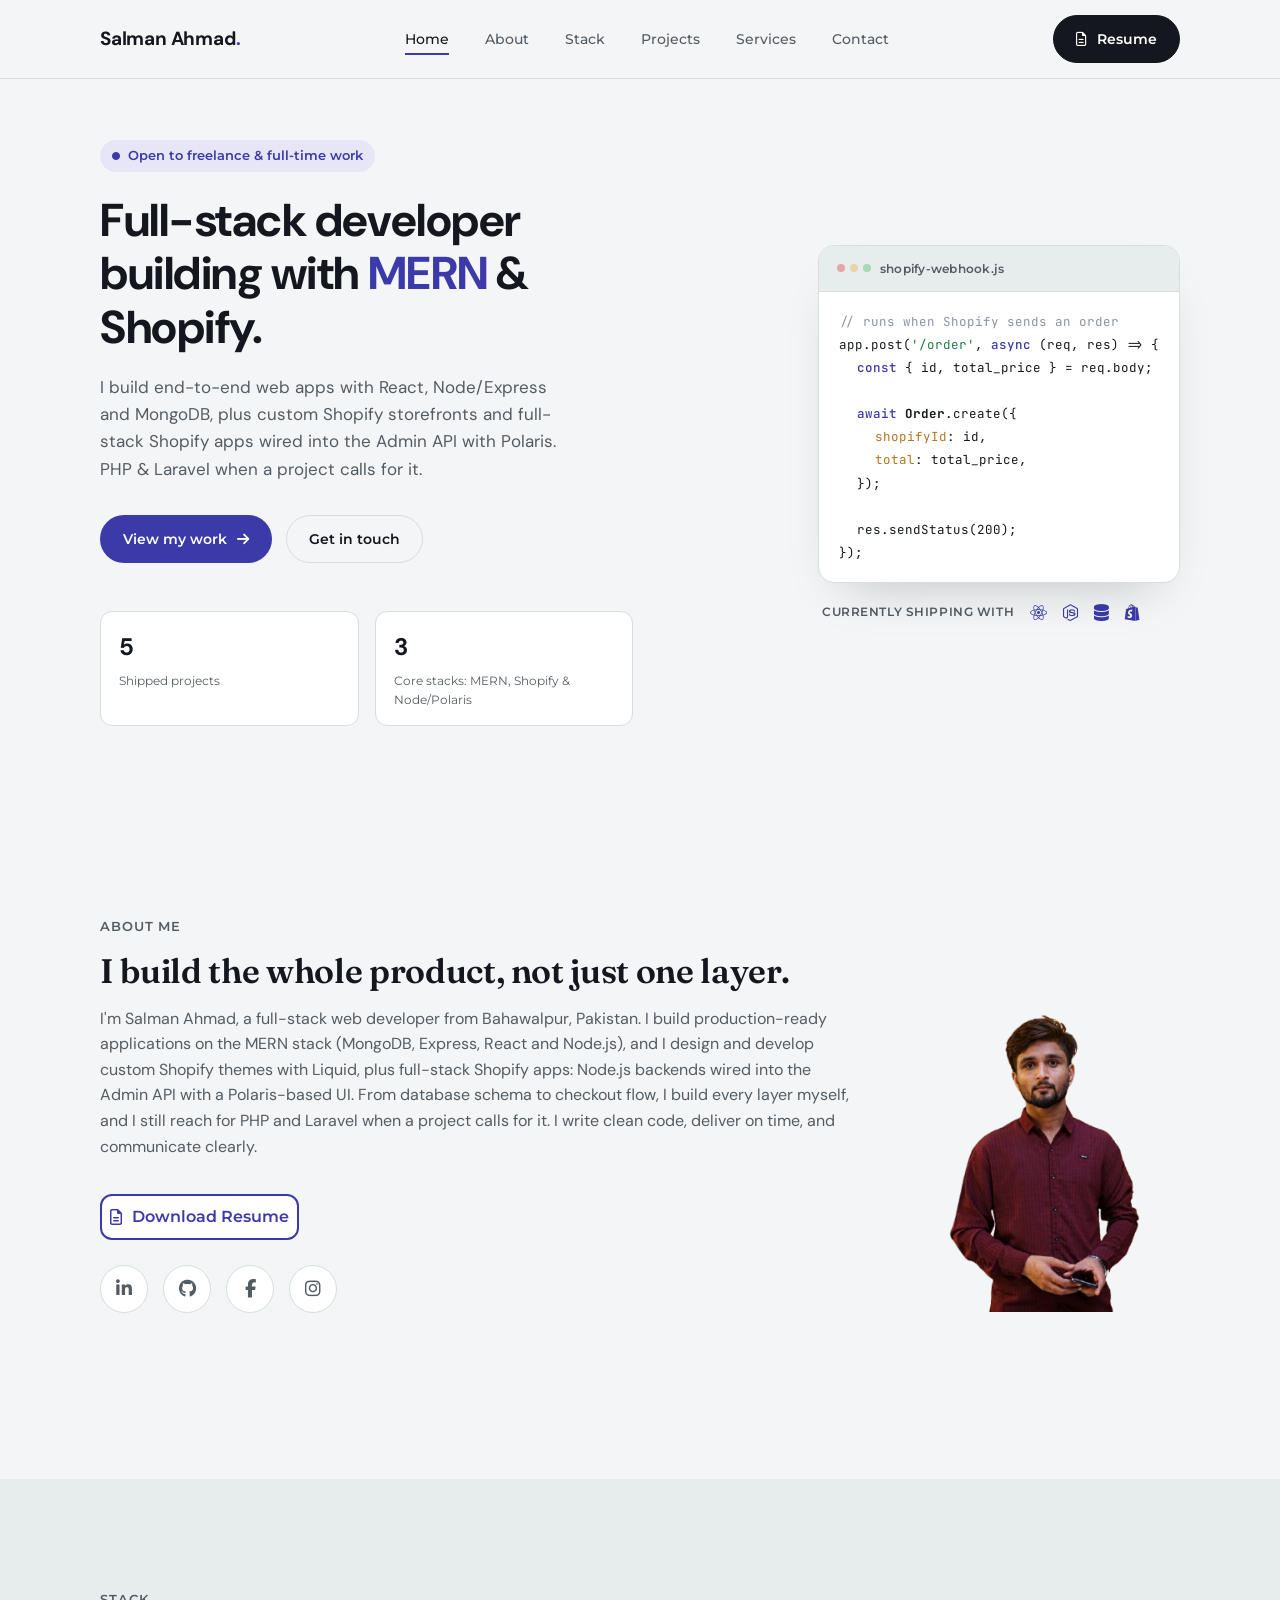
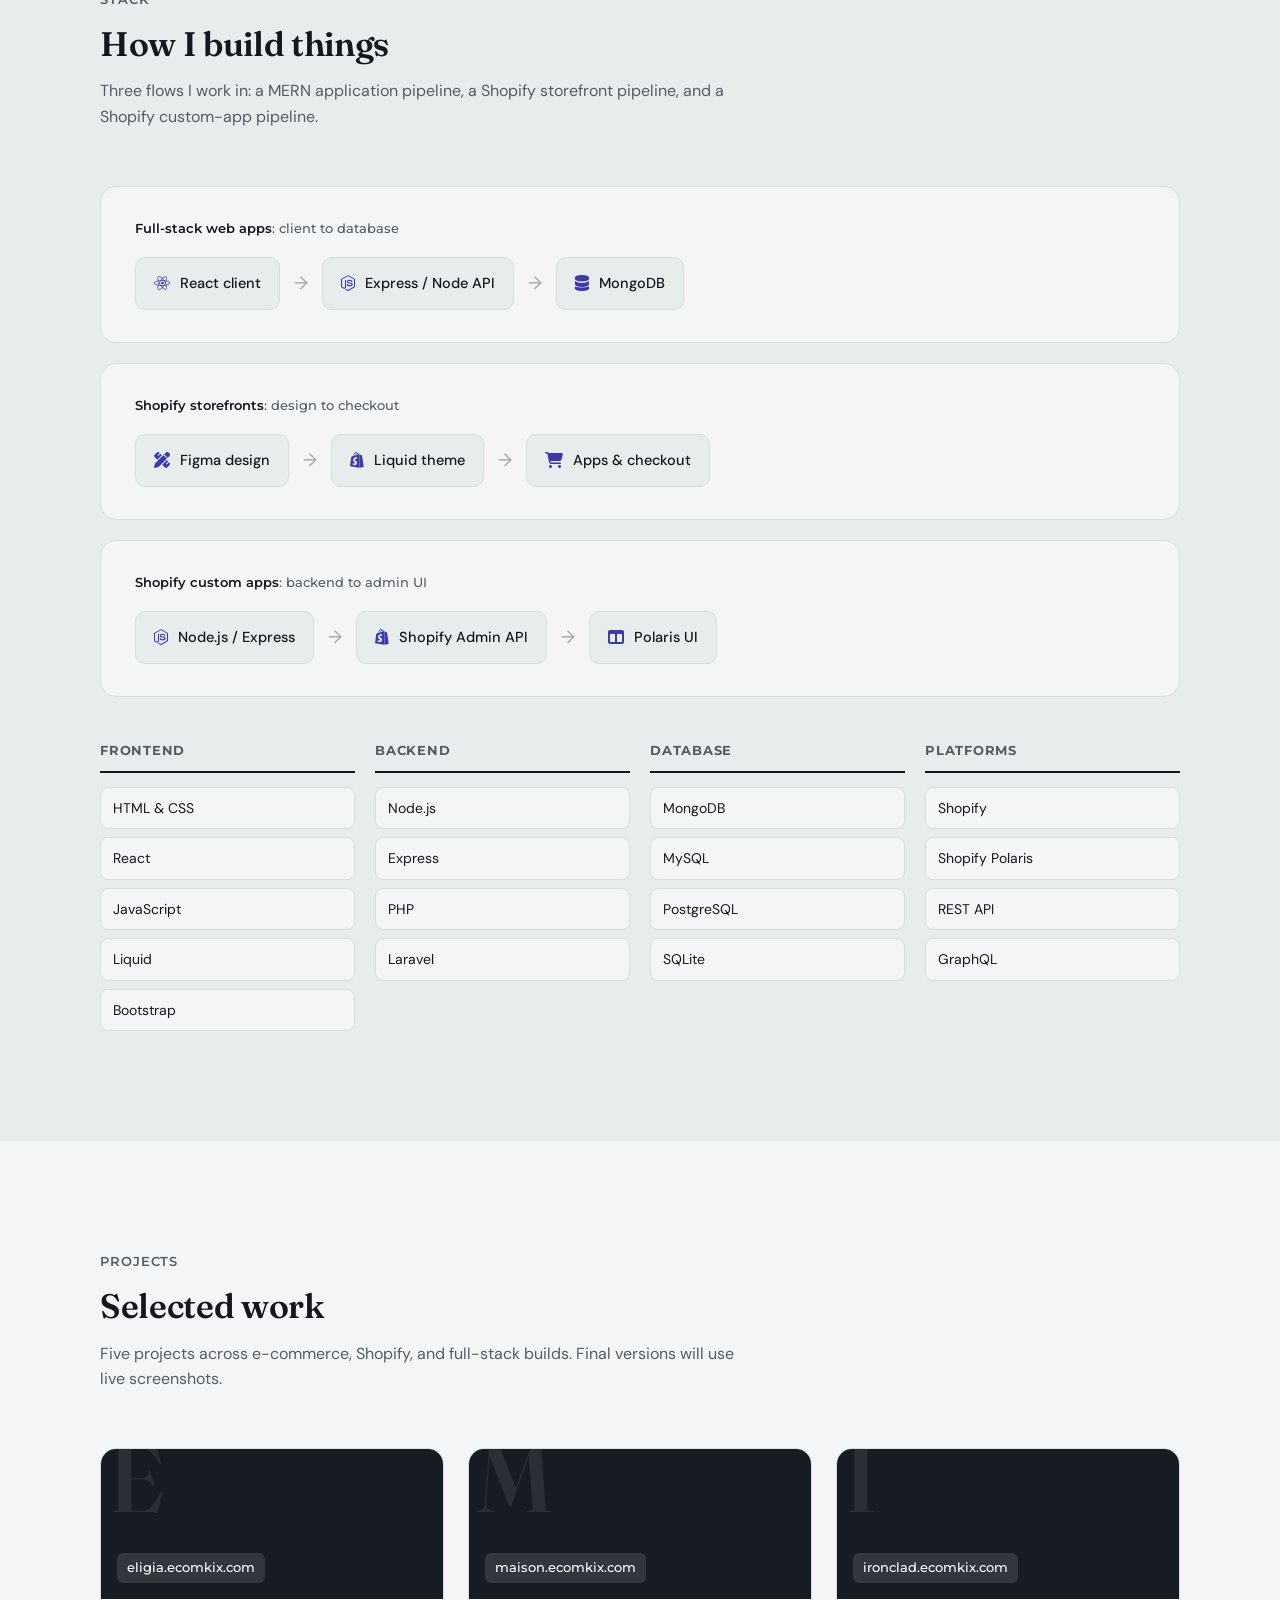
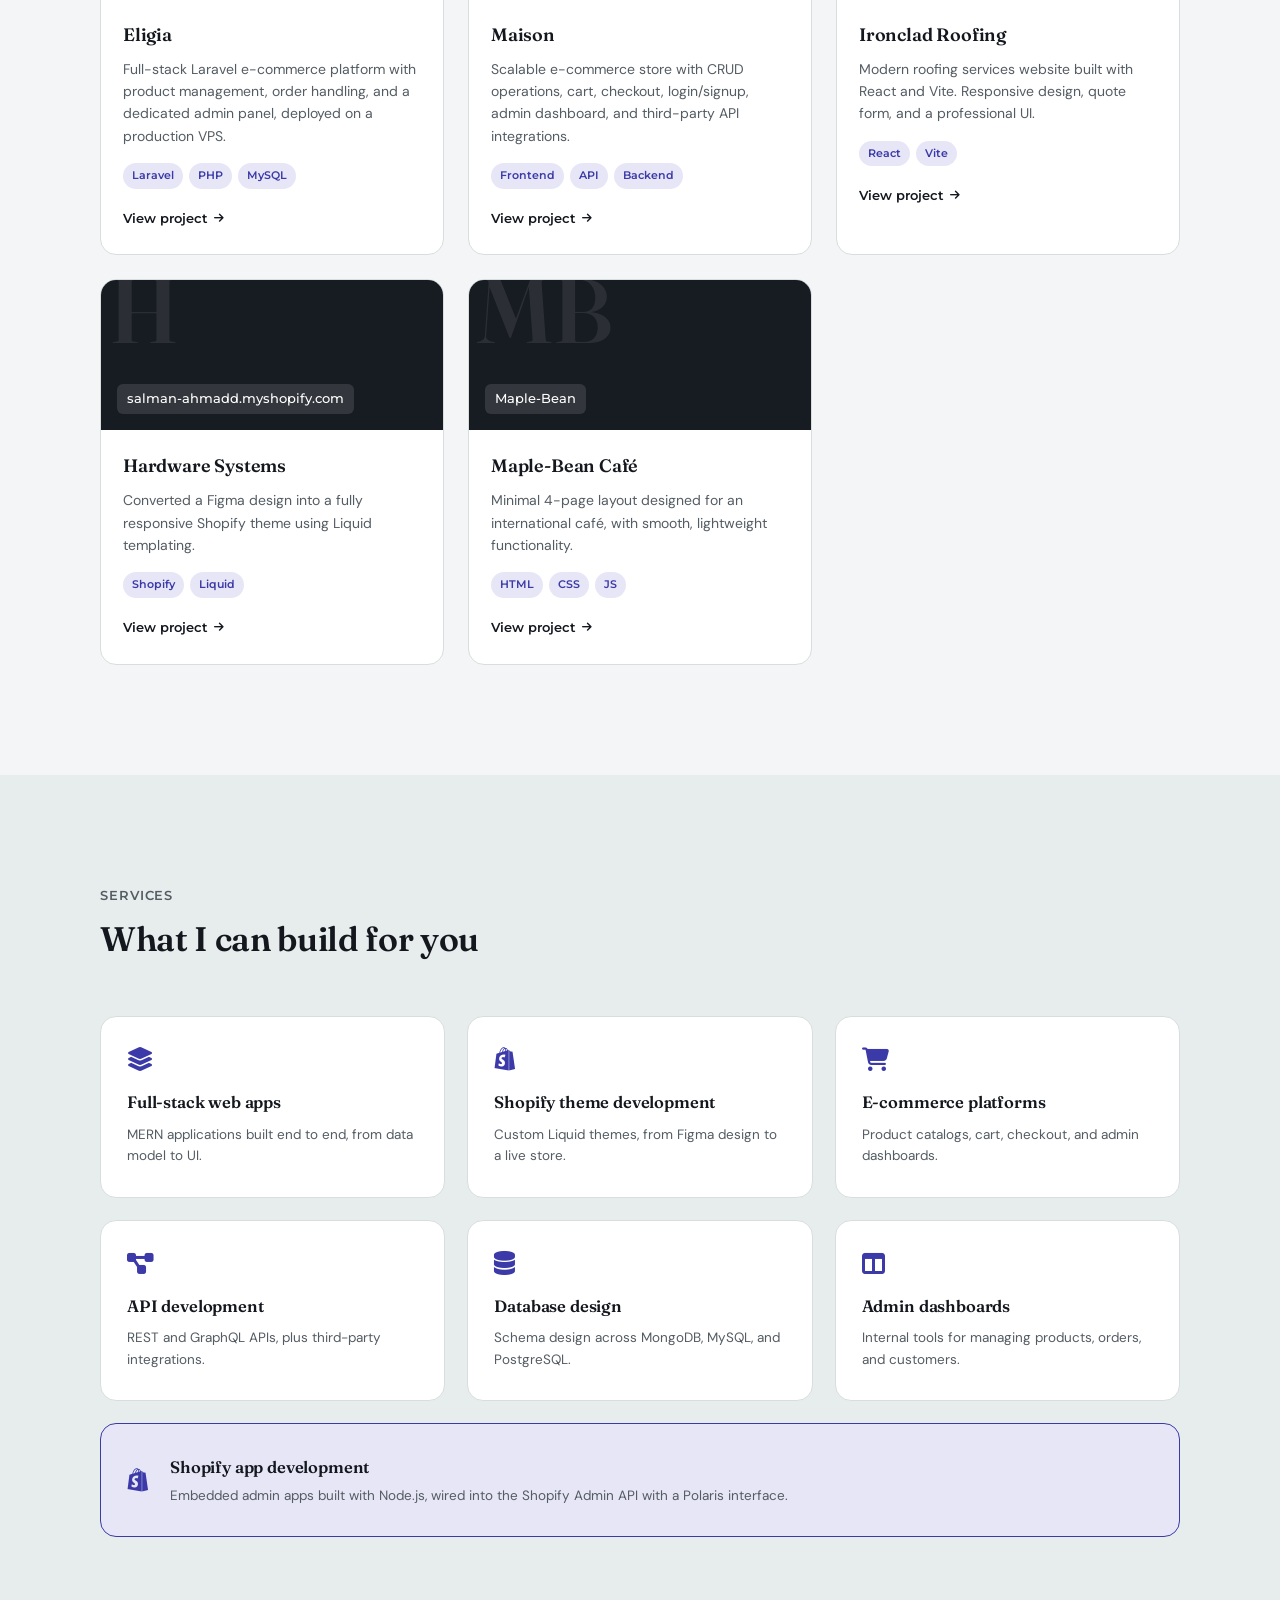
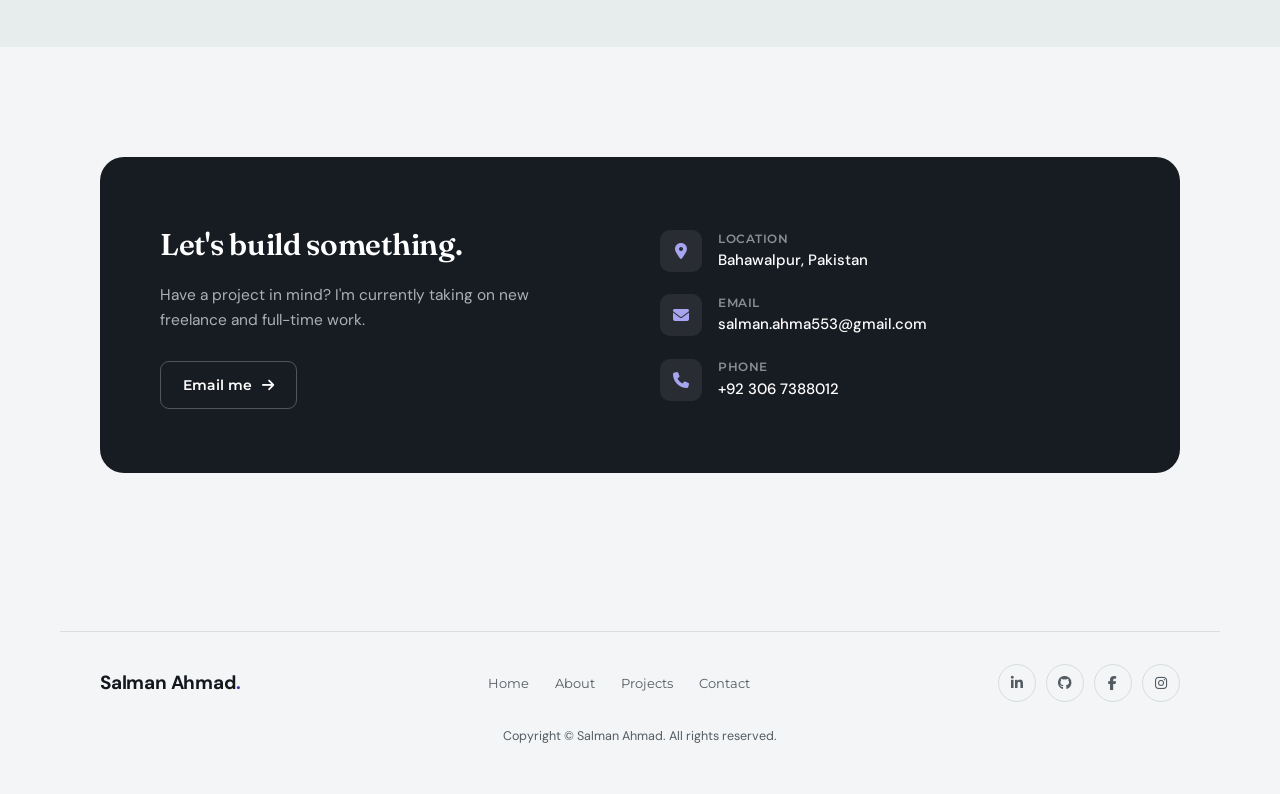
==== index.html @ e3b04848 "feat: add profile image to About section with mobile-first layout Co-authored-by: Copilot <223556219" ====
<!DOCTYPE html>
<html lang="en">

<head>
    <meta charset="UTF-8">
    <meta name="viewport" content="width=device-width, initial-scale=1.0">
    <title>Salman Ahmad | Full-Stack &amp; Shopify App Developer</title>
    <link rel="icon" href="favicon.ico" sizes="any">
    <link rel="icon" type="image/svg+xml" href="favicon.svg">
    <link rel="apple-touch-icon" href="apple-touch-icon.png">
    <link rel="preconnect" href="https://fonts.googleapis.com">
    <link rel="preconnect" href="https://fonts.gstatic.com" crossorigin>
    <link
        href="https://fonts.googleapis.com/css2?family=DM+Sans:wght@400;500;600;700&family=Fraunces:ital,wght@0,400;0,500;0,600;0,700;1,400;1,500;1,600&family=Montserrat:wght@500;600;700;800&family=JetBrains+Mono:wght@400;500;700&display=swap"
        rel="stylesheet">
    <link rel="stylesheet" href="https://cdnjs.cloudflare.com/ajax/libs/font-awesome/6.5.1/css/all.min.css">
    <link rel="stylesheet" href="style.css">
</head>

<body>

    <header>
        <nav class="nav">
            <div class="logo">Salman Ahmad<span class="logo-dot">.</span></div>
            <ul class="navlinks" id="navlinks">
                <li><a href="#home" class="active"><i class="fa-solid fa-house"></i> Home</a></li>
                <li><a href="#about"><i class="fa-solid fa-user"></i> About</a></li>
                <li><a href="#stack"><i class="fa-solid fa-layer-group"></i> Stack</a></li>
                <li><a href="#projects"><i class="fa-solid fa-diagram-project"></i> Projects</a></li>
                <li><a href="#services"><i class="fa-solid fa-toolbox"></i> Services</a></li>
                <li><a href="#contact"><i class="fa-solid fa-envelope"></i> Contact</a></li>
                <li class="navlinks-resume"><a href="Salman Ahmad Cv.pdf"><i class="fa-regular fa-file-lines"></i> Resume</a></li>
            </ul>
            <div class="navcta">
                <a href="Salman Ahmad Cv.pdf" class="btn btn--dark"><i class="fa-regular fa-file-lines"></i>
                    <span class="btn-label">Resume</span></a>
                <button class="burger" id="burger" aria-label="Toggle navigation menu"><i class="fa-solid fa-bars"></i></button>
            </div>
        </nav>
    </header>

    <section class="hero wrap" id="home">
        <div>
            <div class="hero-status"><i class="fa-solid fa-circle"></i> Open to freelance &amp; full-time work</div>
            <h1>Full-stack developer<br>building with <em>MERN</em> &amp;<br>Shopify.</h1>
            <p class="lead">I build end-to-end web apps with React, Node/Express and MongoDB, plus custom Shopify
                storefronts and full-stack Shopify apps wired into the Admin API with Polaris. PHP &amp; Laravel
                when a project calls for it.</p>
            <div class="hero-btns">
                <a href="#projects" class="btn btn--solid">View my work <i class="fa-solid fa-arrow-right"></i></a>
                <a href="#contact" class="btn btn--ghost">Get in touch</a>
            </div>
            <div class="hero-stats">
                <div class="stat-card">
                    <p>5</p>
                    <p>Shipped projects</p>
                </div>
                <div class="stat-card">
                    <p>3</p>
                    <p>Core stacks: MERN, Shopify &amp; Node/Polaris</p>
                </div>
            </div>
        </div>

        <div class="hero-visual">
            <div class="diff-card">
                <div class="diff-card-head">
                    <span class="chrome-dots"><i></i><i></i><i></i></span>
                    <span>shopify-webhook.js</span>
                </div>
                <div class="code-body">
                    <div class="code-line"><span class="tok-comment">// runs when Shopify sends an order</span></div>
                    <div class="code-line">app.post(<span class="tok-string">'/order'</span>, <span class="tok-keyword">async</span> (req, res) => {</div>
                    <div class="code-line code-i1"><span class="tok-keyword">const</span> { id, total_price } = req.body;</div>
                    <div class="code-line">&nbsp;</div>
                    <div class="code-line code-i1"><span class="tok-keyword">await</span> <span class="tok-func">Order</span>.create({</div>
                    <div class="code-line code-i2"><span class="tok-prop">shopifyId</span>: id,</div>
                    <div class="code-line code-i2"><span class="tok-prop">total</span>: total_price,</div>
                    <div class="code-line code-i1">});</div>
                    <div class="code-line">&nbsp;</div>
                    <div class="code-line code-i1">res.sendStatus(200);</div>
                    <div class="code-line">});</div>
                </div>
            </div>
            <div class="stack-row">
                <span class="stack-row-label">Currently shipping with</span>
                <i class="fa-brands fa-react" title="React"></i>
                <i class="fa-brands fa-node-js" title="Node.js"></i>
                <i class="fa-solid fa-database" title="MongoDB"></i>
                <i class="fa-brands fa-shopify" title="Shopify"></i>
            </div>
        </div>

    </section>

    <section class="section" id="about">
        <div class="wrap">
            <div class="about-text">
                <div class="eyebrow">About Me</div>
                <div class="section-head" style="max-width:760px;">
                    <h2>I build the whole product, not just one layer.</h2>
                    <p>I'm Salman Ahmad, a full-stack web developer from Bahawalpur, Pakistan. I build production-ready
                        applications on the MERN stack (MongoDB, Express, React and Node.js), and I design and develop
                        custom Shopify themes with Liquid, plus full-stack Shopify apps: Node.js backends wired into
                        the Admin API with a Polaris-based UI. From database schema to checkout flow, I build every
                        layer myself, and I still reach for PHP and Laravel when a project calls for it. I write clean
                        code, deliver on time, and communicate clearly.</p>
                    <div class="about-actions">
                        <a href="Salman Ahmad Cv.pdf" download class="A-btn A-btn--ghost">
                            <i class="fa-regular fa-file-lines"></i>
                            Download Resume
                        </a>

                        <div class="about-socials">
                            <a href="https://www.linkedin.com/in/salman-ahmad-989951346" target="_blank" class="linkedin" aria-label="LinkedIn">
                                <i class="fa-brands fa-linkedin-in"></i>
                            </a>

                            <a href="https://github.com/SalmanAhmad-arch" target="_blank" class="github" aria-label="GitHub">
                                <i class="fa-brands fa-github"></i>
                            </a>

                            <a href="https://www.facebook.com/share/1CG95E5Szq/" target="_blank" class="facebook" aria-label="Facebook">
                                <i class="fa-brands fa-facebook-f"></i>
                            </a>

                            <a href="https://www.instagram.com/salmanahmad691" target="_blank" class="instagram" aria-label="Instagram">
                                <i class="fa-brands fa-instagram"></i>
                            </a>
                        </div>
                    </div>
                </div>
            </div>
            <div class="about-img">
                <img src="ownimg.png" alt="Salman Ahmad" />
            </div>
        </div>
    </section>

    <section class="section section--alt" id="stack">
        <div class="wrap">
            <div class="eyebrow">Stack</div>
            <div class="section-head">
                <h2>How I build things</h2>
                <p>Three flows I work in: a MERN application pipeline, a Shopify storefront pipeline, and a
                    Shopify custom-app pipeline.</p>
            </div>

            <div class="pipeline">
                <div class="pipeline-label"><b>Full-stack web apps</b>: client to database</div>
                <div class="pipeline-row">
                    <div class="pnode"><i class="fa-brands fa-react"></i> React client</div>
                    <span class="parrow">→</span>
                    <div class="pnode"><i class="fa-brands fa-node-js"></i> Express / Node API</div>
                    <span class="parrow">→</span>
                    <div class="pnode"><i class="fa-solid fa-database"></i> MongoDB</div>
                </div>
            </div>

            <div class="pipeline">
                <div class="pipeline-label"><b>Shopify storefronts</b>: design to checkout</div>
                <div class="pipeline-row">
                    <div class="pnode"><i class="fa-solid fa-pen-ruler"></i> Figma design</div>
                    <span class="parrow">→</span>
                    <div class="pnode"><i class="fa-brands fa-shopify"></i> Liquid theme</div>
                    <span class="parrow">→</span>
                    <div class="pnode"><i class="fa-solid fa-cart-shopping"></i> Apps &amp; checkout</div>
                </div>
            </div>

            <div class="pipeline">
                <div class="pipeline-label"><b>Shopify custom apps</b>: backend to admin UI</div>
                <div class="pipeline-row">
                    <div class="pnode"><i class="fa-brands fa-node-js"></i> Node.js / Express</div>
                    <span class="parrow">→</span>
                    <div class="pnode"><i class="fa-brands fa-shopify"></i> Shopify Admin API</div>
                    <span class="parrow">→</span>
                    <div class="pnode"><i class="fa-solid fa-table-columns"></i> Polaris UI</div>
                </div>
            </div>

            <div class="skillgrid">
                <div class="skillcat">
                    <h4>Frontend</h4>
                    <ul>
                        <li>HTML &amp; CSS</li>
                        <li>React</li>
                        <li>JavaScript</li>
                        <li>Liquid</li>
                        <li>Bootstrap</li>
                    </ul>
                </div>
                <div class="skillcat">
                    <h4>Backend</h4>
                    <ul>
                        <li>Node.js</li>
                        <li>Express</li>
                        <li>PHP</li>
                        <li>Laravel</li>
                    </ul>
                </div>
                <div class="skillcat">
                    <h4>Database</h4>
                    <ul>
                        <li>MongoDB</li>
                        <li>MySQL</li>
                        <li>PostgreSQL</li>
                        <li>SQLite</li>
                    </ul>
                </div>
                <div class="skillcat">
                    <h4>Platforms</h4>
                    <ul>
                        <li>Shopify</li>
                        <li>Shopify Polaris</li>
                        <li>REST API</li>
                        <li>GraphQL</li>
                    </ul>
                </div>
            </div>
        </div>
    </section>

    <section class="section" id="projects">
        <div class="wrap">
            <div class="eyebrow">Projects</div>
            <div class="section-head">
                <h2>Selected work</h2>
                <p>Five projects across e-commerce, Shopify, and full-stack builds. Final versions will use live
                    screenshots.</p>
            </div>
            <div class="pgrid">

                <div class="pcard">
                    <a href="https://eligia.ecomkix.com/" target="_blank" class="pthumb">
                        <span class="pmonogram">E</span>
                        <span class="url-tag">eligia.ecomkix.com</span>
                    </a>
                    <div class="pbody">
                        <h3>Eligia</h3>
                        <p>Full-stack Laravel e-commerce platform with product management, order handling, and a
                            dedicated admin panel, deployed on a production VPS.</p>
                        <div class="ptags"><span class="ptag">Laravel</span><span class="ptag">PHP</span><span
                                class="ptag">MySQL</span></div>
                        <a href="https://eligia.ecomkix.com/" target="_blank" class="plink">View project <i
                                class="fa-solid fa-arrow-right"></i></a>
                    </div>
                </div>

                <div class="pcard">
                    <a href="https://maison.ecomkix.com/" target="_blank" class="pthumb">
                        <span class="pmonogram">M</span>
                        <span class="url-tag">maison.ecomkix.com</span>
                    </a>
                    <div class="pbody">
                        <h3>Maison</h3>
                        <p>Scalable e-commerce store with CRUD operations, cart, checkout, login/signup, admin
                            dashboard, and third-party API integrations.</p>
                        <div class="ptags"><span class="ptag">Frontend</span><span class="ptag">API</span><span
                                class="ptag">Backend</span></div>
                        <a href="https://maison.ecomkix.com/" target="_blank" class="plink">View project <i
                                class="fa-solid fa-arrow-right"></i></a>
                    </div>
                </div>

                <div class="pcard">
                    <a href="https://ironclad.ecomkix.com/" target="_blank" class="pthumb">
                        <span class="pmonogram">I</span>
                        <span class="url-tag">ironclad.ecomkix.com</span>
                    </a>
                    <div class="pbody">
                        <h3>Ironclad Roofing</h3>
                        <p>Modern roofing services website built with React and Vite. Responsive design, quote form, and
                            a professional UI.</p>
                        <div class="ptags"><span class="ptag">React</span><span class="ptag">Vite</span></div>
                        <a href="https://ironclad.ecomkix.com/" target="_blank" class="plink">View project <i
                                class="fa-solid fa-arrow-right"></i></a>
                    </div>
                </div>

                <div class="pcard">
                    <a href="https://salman-ahmadd.myshopify.com/" target="_blank" class="pthumb">
                        <span class="pmonogram">H</span>
                        <span class="url-tag">salman-ahmadd.myshopify.com</span>
                    </a>
                    <div class="pbody">
                        <h3>Hardware Systems</h3>
                        <p>Converted a Figma design into a fully responsive Shopify theme using Liquid templating.</p>
                        <div class="ptags"><span class="ptag">Shopify</span><span class="ptag">Liquid</span></div>
                        <a href="https://salman-ahmadd.myshopify.com/" target="_blank" class="plink">View project <i
                                class="fa-solid fa-arrow-right"></i></a>
                    </div>
                </div>

                <div class="pcard">
                    <a href="https://salmanahmad-web.github.io/Maple-Bean/" target="_blank" class="pthumb">
                        <span class="pmonogram">MB</span>
                        <span class="url-tag">Maple-Bean</span>
                    </a>
                    <div class="pbody">
                        <h3>Maple-Bean Café</h3>
                        <p>Minimal 4-page layout designed for an international café, with smooth, lightweight
                            functionality.</p>
                        <div class="ptags"><span class="ptag">HTML</span><span class="ptag">CSS</span><span
                                class="ptag">JS</span></div>
                        <a href="https://salmanahmad-web.github.io/Maple-Bean/" class="plink" target="_blank">View
                            project <i class="fa-solid fa-arrow-right"></i></a>
                    </div>
                </div>

            </div>
        </div>
    </section>

    <section class="section section--alt" id="services">
        <div class="wrap">
            <div class="eyebrow">Services</div>
            <div class="section-head">
                <h2>What I can build for you</h2>
            </div>
            <div class="sgrid">
                <div class="scard"><i class="fa-solid fa-layer-group"></i>
                    <h3>Full-stack web apps</h3>
                    <p>MERN applications built end to end, from data model to UI.</p>
                </div>
                <div class="scard"><i class="fa-brands fa-shopify"></i>
                    <h3>Shopify theme development</h3>
                    <p>Custom Liquid themes, from Figma design to a live store.</p>
                </div>
                <div class="scard"><i class="fa-solid fa-cart-shopping"></i>
                    <h3>E-commerce platforms</h3>
                    <p>Product catalogs, cart, checkout, and admin dashboards.</p>
                </div>
                <div class="scard"><i class="fa-solid fa-diagram-project"></i>
                    <h3>API development</h3>
                    <p>REST and GraphQL APIs, plus third-party integrations.</p>
                </div>
                <div class="scard"><i class="fa-solid fa-database"></i>
                    <h3>Database design</h3>
                    <p>Schema design across MongoDB, MySQL, and PostgreSQL.</p>
                </div>
                <div class="scard"><i class="fa-solid fa-table-columns"></i>
                    <h3>Admin dashboards</h3>
                    <p>Internal tools for managing products, orders, and customers.</p>
                </div>
                <div class="scard scard--feature">
                    <i class="fa-brands fa-shopify"></i>
                    <div>
                        <h3>Shopify app development</h3>
                        <p>Embedded admin apps built with Node.js, wired into the Shopify Admin API with a Polaris
                            interface.</p>
                    </div>
                </div>
            </div>
        </div>
    </section>

    <section class="section" id="contact">
        <div class="wrap">
            <div class="contact">
                <div>
                    <h2>Let's build something.</h2>
                    <p class="lead">Have a project in mind? I'm currently taking on new freelance and full-time work.
                    </p>
                    <a href="https://mail.google.com/mail/?view=cm&to=salman.ahma553@gmail.com&su=Project Inquiry&body=Hi Salman, I would like to discuss a project with you."
                        target="_blank" class="btn btn--ghost-dark">Email me <i class="fa-solid fa-arrow-right"></i></a>
                </div>
                <div class="cinfo">
                    <div class="cinfo-row"><i class="fa-solid fa-location-dot"></i>
                        <div>
                            <p>Location</p>
                            <p>Bahawalpur, Pakistan</p>
                        </div>
                    </div>
                    <div class="cinfo-row"><i class="fa-solid fa-envelope"></i>
                        <div>
                            <p>Email</p>
                            <p>salman.ahma553@gmail.com</p>
                        </div>
                    </div>
                    <div class="cinfo-row"><i class="fa-solid fa-phone"></i>
                        <div>
                            <p>Phone</p>
                            <p>+92 306 7388012</p>
                        </div>
                    </div>
                </div>
            </div>
        </div>
    </section>

    <footer>
        <div class="footrow">
            <div class="logo">Salman Ahmad<span class="logo-dot">.</span></div>
            <ul class="footlinks">
                <li><a href="#home">Home</a></li>
                <li><a href="#about">About</a></li>
                <li><a href="#projects">Projects</a></li>
                <li><a href="#contact">Contact</a></li>
            </ul>
            <div class="socials">
                <a href="https://www.linkedin.com/in/salman-ahmad-989951346" target="_blank" aria-label="LinkedIn"><i
                        class="fa-brands fa-linkedin-in"></i></a>
                <a href="https://github.com/SalmanAhmad-arch" target="_blank" aria-label="GitHub"><i
                        class="fa-brands fa-github"></i></a>
                <a href="https://www.facebook.com/share/1CG95E5Szq/" target="_blank" aria-label="Facebook"><i
                        class="fa-brands fa-facebook-f"></i></a>
                <a href="https://www.instagram.com/salmanahmad691" target="_blank" aria-label="Instagram"><i
                        class="fa-brands fa-instagram"></i></a>
            </div>
        </div>
        <p class="copy">Copyright © Salman Ahmad. All rights reserved.</p>
    </footer>

    <script>
        const burger = document.getElementById('burger');
        const navlinks = document.getElementById('navlinks');
        const burgerIcon = burger.querySelector('i');
        burger.addEventListener('click', () => {
            const isOpen = navlinks.classList.toggle('open');
            burgerIcon.classList.toggle('fa-bars', !isOpen);
            burgerIcon.classList.toggle('fa-xmark', isOpen);
        });
        navlinks.querySelectorAll('a').forEach(a => a.addEventListener('click', () => {
            navlinks.classList.remove('open');
            burgerIcon.classList.add('fa-bars');
            burgerIcon.classList.remove('fa-xmark');
        }));

        document.addEventListener('click', (e) => {
            const isOpen = navlinks.classList.contains('open');
            if (isOpen && !navlinks.contains(e.target) && !burger.contains(e.target)) {
                navlinks.classList.remove('open');
                burgerIcon.classList.add('fa-bars');
                burgerIcon.classList.remove('fa-xmark');
            }
        });

        const sections = document.querySelectorAll('section[id]');
        const navA = document.querySelectorAll('.navlinks a');
        window.addEventListener('scroll', () => {
            let current = '';
            sections.forEach(sec => {
                if (window.scrollY + 130 >= sec.offsetTop) current = sec.getAttribute('id');
            });
            navA.forEach(a => {
                a.classList.toggle('active', a.getAttribute('href') === '#' + current);
            });
        });
    </script>

</body>

</html>
---- style.css ----
:root {
    --ink: #14181E;
    --ink-soft: #545C63;
    --paper: #F3F5F6;
    --surface: #E7ECED;
    --line: #D7DEDD;
    --dark: #171B22;
    --accent: #3B3AA8;
    --accent-bright: #5251C7;
    --accent-soft: #E7E6F7;
    --code-keyword: #3B3AA8;
    --code-string: #1E7A44;
    --code-prop: #B2751F;
    --code-comment: #8A93A6;
    --radius: 14px;
}

* {
    margin: 0;
    padding: 0;
    box-sizing: border-box;
}

html {
    scroll-behavior: smooth;
    overflow-x: hidden;
}

body {
    font-family: 'DM Sans', sans-serif;
    color: var(--ink);
    background: var(--paper);
    line-height: 1.6;
    -webkit-font-smoothing: antialiased;
    overflow-x: hidden;
}

img {
    max-width: 100%;
    display: block;
}

a {
    color: inherit;
    text-decoration: none;
}

ul {
    list-style: none;
}

h1,
h2,
h3 {
    font-family: 'Fraunces', serif;
    font-weight: 600;
    letter-spacing: -0.01em;
    color: var(--ink);
}

.eyebrow {
    font-family: 'Montserrat', sans-serif;
    font-size: 13px;
    font-weight: 600;
    text-transform: uppercase;
    letter-spacing: 0.07em;
    color: var(--ink-soft);
    display: flex;
    align-items: center;
    gap: 8px;
    margin-bottom: 14px;
}

.wrap {
    max-width: 1160px;
    margin: 0 auto;
    padding: 0 40px;
}

.section {
    padding: 110px 0;
}

.section--alt {
    background: var(--surface);
}

.section-head {
    max-width: 640px;
    margin-bottom: 56px;
}

.section-head h2 {
    font-size: 34px;
    line-height: 1.2;
}

.section-head p {
    margin-top: 14px;
    color: var(--ink-soft);
    font-size: 16px;
}

.btn {
    display: inline-flex;
    align-items: center;
    gap: 10px;
    padding: 12px 22px;
    border-radius: 9px;
    font-family: 'Montserrat', sans-serif;
    font-weight: 600;
    font-size: 14px;
    border: 1.5px solid transparent;
    cursor: pointer;
    transition: all .2s ease;
}

.btn--solid {
    background: var(--accent);
    color: #fff;
}

.btn--solid:hover {
    background: var(--accent-bright);
    transform: translateY(-2px);
}

.btn--ghost {
    border-color: var(--line);
    color: var(--ink);
    background: transparent;
}

.btn--ghost:hover {
    border-color: var(--ink);
    transform: translateY(-2px);
}

.btn--ghost-dark {
    border-color: rgba(255, 255, 255, .25);
    color: #fff;
    background: transparent;
}

.btn--ghost-dark:hover {
    border-color: #fff;
    transform: translateY(-2px);
}

.btn--dark {
    background: var(--ink);
    border-color: var(--ink);
    color: #fff;
}

.btn--dark:hover {
    background: var(--accent);
    border-color: var(--accent);
    transform: translateY(-2px);
}

/* nav CTA and hero CTAs get a fuller pill radius — scoped so the rest
   of the site's buttons (services, contact) keep their original shape */
.navcta .btn,
.hero-btns .btn {
    border-radius: 100px;
    padding: 12px 22px;
}

/* About Button & Social */

.about-actions {
    display: flex;
    flex-direction: column;
    align-items: flex-start;
    gap: 25px;
    margin-top: 35px;
}

/* Resume Button */

.A-btn {
    display: inline-flex;
    align-items: center;
    gap: 10px;
    padding: 8px;
    border: 2px solid var(--accent);
    border-radius: 12px;
    color: var(--accent);
    background: #fff;
    font-family: 'Montserrat', sans-serif;
    font-weight: 600;
    transition: .35s ease;
}

.A-btn:hover {
    background: var(--accent);
    color: #fff;
    transform: translateY(-3px);
}

/* Social Icons */
.about-socials {
    display: flex;
    gap: 15px;
}

.about-socials a {
    width: 48px;
    height: 48px;
    border-radius: 50%;
    display: flex;
    align-items: center;
    justify-content: center;
    background: #fff;
    color: var(--ink-soft);
    border: 1px solid var(--line);
    font-size: 18px;
    transition: all .35s ease;
}

.about-socials a:hover {
    transform: translateY(-5px);
}

/* LinkedIn */
.about-socials .linkedin:hover {
    background: #0A66C2;
    color: #fff;
    border-color: #0A66C2;
    box-shadow: 0 10px 25px rgba(10, 102, 194, .35);
}

/* GitHub */
.about-socials .github:hover {
    background: #24292F;
    color: #fff;
    border-color: #24292F;
    box-shadow: 0 10px 25px rgba(36, 41, 47, .35);
}

/* Facebook */
.about-socials .facebook:hover {
    background: #1877F2;
    color: #fff;
    border-color: #1877F2;
    box-shadow: 0 10px 25px rgba(24, 119, 242, .35);
}

/* Instagram */
.about-socials .instagram:hover {
    background: linear-gradient(45deg, #F58529, #DD2A7B, #8134AF, #515BD4);
    color: #fff;
    border: none;
    box-shadow: 0 10px 25px rgba(221, 42, 123, .35);
}

/* ---------- NAV ---------- */
header {
    position: fixed;
    top: 0;
    left: 0;
    width: 100%;
    background: rgba(243, 245, 246, .92);
    border-bottom: 1px solid var(--line);
    z-index: 1000;
}

.nav {
    max-width: 1160px;
    margin: 0 auto;
    padding: 0 40px;
    height: 78px;
    display: flex;
    align-items: center;
    justify-content: space-between;
}

.logo {
    font-family: 'DM Sans', sans-serif;
    font-weight: 700;
    font-size: 19px;
    letter-spacing: -0.01em;
    color: var(--ink);
}

.logo-dot {
    color: var(--accent);
}

.navlinks {
    display: flex;
    align-items: center;
    gap: 36px;
}

.navlinks a {
    font-family: 'Montserrat', sans-serif;
    font-size: 13.5px;
    font-weight: 500;
    color: var(--ink-soft);
    position: relative;
    padding: 4px 0;
    transition: color .2s;
}

.navlinks a i {
    display: none;
}

.navlinks a:hover,
.navlinks a.active {
    color: var(--ink);
}

.navlinks a.active::after {
    content: '';
    position: absolute;
    left: 0;
    bottom: -4px;
    width: 100%;
    height: 2px;
    background: var(--accent);
}

.btn-label {
    display: inline;
}

.navcta {
    display: flex;
    align-items: center;
    gap: 14px;
}

/* Resume link lives inside the mobile dropdown menu only —
   hidden on desktop where the icon button in .navcta covers it */
.navlinks-resume {
    display: none;
}

.burger {
    display: none;
    background: none;
    border: none;
    font-size: 22px;
    color: var(--ink);
    cursor: pointer;
}

/* ---------- HERO ---------- */
.hero {
    padding-top: 140px;
    padding-bottom: 80px;
    display: grid;
    grid-template-columns: 1.05fr 0.95fr;
    gap: 64px;
    align-items: center;
}

.hero-status {
    display: inline-flex;
    align-items: center;
    gap: 8px;
    font-family: 'Montserrat', sans-serif;
    font-size: 12.5px;
    font-weight: 600;
    color: var(--accent);
    background: var(--accent-soft);
    padding: 6px 12px;
    border-radius: 20px;
    margin-bottom: 22px;
}

.hero-status i {
    font-size: 8px;
    animation: pulse-dot 2.2s ease-in-out infinite;
}

@keyframes pulse-dot {
    0%, 100% { opacity: 1; }
    50% { opacity: .35; }
}

.hero h1 {
    font-family: 'DM Sans', sans-serif;
    font-weight: 700;
    font-size: 46px;
    line-height: 1.16;
    letter-spacing: -0.01em;
    margin-bottom: 20px;
}

.hero h1 em {
    font-style: normal;
    font-weight: 700;
    color: var(--accent);
}

.hero p.lead {
    font-size: 17px;
    color: var(--ink-soft);
    max-width: 480px;
    margin-bottom: 32px;
}

.hero-btns {
    display: flex;
    gap: 14px;
    margin-bottom: 48px;
}

.hero-stats {
    display: flex;
    gap: 16px;
}

.stat-card {
    flex: 1;
    border: 1px solid var(--line);
    border-radius: 12px;
    background: #fff;
    padding: 16px 18px;
}

.stat-card p:first-child {
    font-family: 'DM Sans', sans-serif;
    font-weight: 700;
    font-size: 24px;
    color: var(--ink);
}

.stat-card p:last-child {
    font-family: 'Montserrat', sans-serif;
    font-size: 12px;
    color: var(--ink-soft);
    margin-top: 4px;
}

/* hero visual — a small real code snippet standing in for a screenshot:
   shows Node/Express, MongoDB and a Shopify webhook working together in
   one glance, which says more than a generic mock browser window. */
.hero-visual {
    position: relative;
    max-width: 400px;
    margin-left: auto;
}

.diff-card {
    position: relative;
    z-index: 1;
    border-radius: 16px;
    overflow: hidden;
    border: 1px solid var(--line);
    background: #fff;
    box-shadow: 0 24px 50px -28px rgba(20, 24, 30, .28);
}

.diff-card-head {
    display: flex;
    align-items: center;
    gap: 9px;
    padding: 13px 18px;
    border-bottom: 1px solid var(--line);
    background: var(--surface);
    font-family: 'Montserrat', sans-serif;
    font-size: 12px;
    font-weight: 600;
    color: var(--ink-soft);
    letter-spacing: .02em;
}

.chrome-dots {
    display: inline-flex;
    gap: 5px;
}

.chrome-dots i {
    width: 8px;
    height: 8px;
    border-radius: 50%;
    background: var(--line);
}

.chrome-dots i:nth-child(1) {
    background: #E8A5A5;
}

.chrome-dots i:nth-child(2) {
    background: #E8D5A5;
}

.chrome-dots i:nth-child(3) {
    background: #A8D9B5;
}

.code-body {
    padding: 18px 0;
}

.code-line {
    font-family: 'JetBrains Mono', monospace;
    font-size: 12.5px;
    line-height: 1.85;
    padding: 0 20px;
    color: var(--ink);
    white-space: pre;
}

.code-i1 {
    padding-left: 38px;
}

.code-i2 {
    padding-left: 56px;
}

.tok-comment {
    color: var(--code-comment);
}

.tok-keyword {
    color: var(--code-keyword);
    font-weight: 500;
}

.tok-string {
    color: var(--code-string);
}

.tok-func {
    color: var(--ink);
    font-weight: 700;
}

.tok-prop {
    color: var(--code-prop);
}

.stack-row {
    display: flex;
    align-items: center;
    gap: 16px;
    margin-top: 20px;
    padding-left: 4px;
}

.stack-row-label {
    font-family: 'Montserrat', sans-serif;
    font-size: 11.5px;
    font-weight: 600;
    text-transform: uppercase;
    letter-spacing: .05em;
    color: var(--ink-soft);
}

.stack-row i {
    font-size: 17px;
    color: var(--accent);
}

/* ---------- STACK / ARCHITECTURE ---------- */
.pipeline {
    background: var(--paper);
    border: 1px solid var(--line);
    border-radius: 16px;
    padding: 32px 34px;
    margin-bottom: 20px;
}

.pipeline-label {
    font-family: 'Montserrat', sans-serif;
    font-size: 12.5px;
    font-weight: 500;
    color: var(--ink-soft);
    margin-bottom: 18px;
}

.pipeline-label b {
    color: var(--ink);
    font-weight: 600;
}

.pipeline-row {
    display: flex;
    align-items: center;
    gap: 14px;
    flex-wrap: wrap;
}

.pnode {
    display: flex;
    align-items: center;
    gap: 10px;
    background: var(--surface);
    border: 1px solid var(--line);
    padding: 14px 18px;
    border-radius: 10px;
    font-size: 14.5px;
    font-weight: 500;
}

.pnode i {
    color: var(--accent);
    font-size: 16px;
}

.parrow {
    color: var(--ink-soft);
    font-size: 18px;
    opacity: .5;
}

.skillgrid {
    display: grid;
    grid-template-columns: repeat(4, 1fr);
    gap: 20px;
    margin-top: 44px;
}

.skillcat h4 {
    font-family: 'Montserrat', sans-serif;
    font-size: 12.5px;
    font-weight: 700;
    color: var(--ink-soft);
    text-transform: uppercase;
    letter-spacing: .06em;
    margin-bottom: 14px;
    padding-bottom: 10px;
    border-bottom: 2px solid var(--ink);
}

.skillcat ul {
    display: flex;
    flex-direction: column;
    gap: 8px;
}

.skillcat li {
    font-size: 14px;
    color: var(--ink);
    background: var(--paper);
    padding: 9px 12px;
    border-radius: 8px;
    border: 1px solid var(--line);
}

/* ---------- PROJECTS ---------- */
.pgrid {
    display: grid;
    grid-template-columns: repeat(3, 1fr);
    gap: 24px;
}

.pcard {
    border: 1px solid var(--line);
    border-radius: 16px;
    overflow: hidden;
    background: #fff;
    transition: transform .25s ease, box-shadow .25s ease;
}

.pcard:hover {
    transform: translateY(-6px);
    box-shadow: 0 20px 40px -24px rgba(20, 24, 30, .22);
}

.pthumb {
    height: 150px;
    position: relative;
    overflow: hidden;
    background: var(--dark);
    display: flex;
    align-items: flex-end;
    padding: 16px;
}

.pmonogram {
    position: absolute;
    top: -16px;
    left: 8px;
    font-family: 'Fraunces', serif;
    font-weight: 600;
    font-size: 92px;
    color: rgba(255, 255, 255, .09);
    line-height: 1;
    pointer-events: none;
}

.url-tag {
    position: relative;
    font-family: 'Montserrat', sans-serif;
    color: #fff;
    font-size: 12.5px;
    font-weight: 500;
    background: rgba(255, 255, 255, .12);
    padding: 5px 10px;
    border-radius: 6px;
}

.pbody {
    padding: 22px 22px 24px;
}

.pbody h3 {
    font-size: 18px;
    margin-bottom: 8px;
}

.pbody p {
    font-size: 14px;
    color: var(--ink-soft);
    margin-bottom: 16px;
    min-height: 64px;
}

.ptags {
    display: flex;
    flex-wrap: wrap;
    gap: 6px;
    margin-bottom: 16px;
}

.ptag {
    font-family: 'Montserrat', sans-serif;
    font-size: 11px;
    font-weight: 600;
    color: var(--accent);
    background: var(--accent-soft);
    padding: 4px 9px;
    border-radius: 20px;
}

.plink {
    font-family: 'Montserrat', sans-serif;
    font-size: 13px;
    font-weight: 600;
    display: inline-flex;
    align-items: center;
    gap: 6px;
    color: var(--ink);
}

.plink i {
    font-size: 11px;
    transition: transform .2s;
}

.pcard:hover .plink i {
    transform: translateX(4px);
}

/* ---------- SERVICES ---------- */
.sgrid {
    display: grid;
    grid-template-columns: repeat(3, 1fr);
    gap: 22px;
}

.scard {
    border: 1px solid var(--line);
    border-radius: 16px;
    padding: 30px 26px;
    background: #fff;
    transition: border-color .2s, transform .2s;
}

.scard:hover {
    border-color: var(--accent);
    transform: translateY(-4px);
}

.scard i {
    font-size: 24px;
    color: var(--accent);
    margin-bottom: 18px;
    display: block;
}

.scard h3 {
    font-size: 16.5px;
    margin-bottom: 8px;
}

.scard p {
    font-size: 13.5px;
    color: var(--ink-soft);
}

.scard--feature {
    grid-column: 1 / -1;
    display: flex;
    align-items: center;
    gap: 22px;
    background: var(--accent-soft);
    border-color: var(--accent);
}

.scard--feature i {
    margin-bottom: 0;
    flex-shrink: 0;
}

.scard--feature h3 {
    margin-bottom: 4px;
}

/* ---------- CONTACT ---------- */
.contact {
    background: var(--dark);
    border-radius: 24px;
    padding: 64px 60px;
    display: grid;
    grid-template-columns: 1fr 1fr;
    gap: 40px;
    align-items: center;
    color: #fff;
}

.contact h2 {
    color: #fff;
    font-size: 30px;
    margin-bottom: 14px;
}

.contact p.lead {
    color: rgba(255, 255, 255, .65);
    font-size: 15.5px;
    margin-bottom: 28px;
    max-width: 420px;
}

.cinfo {
    display: flex;
    flex-direction: column;
    gap: 22px;
}

.cinfo-row {
    display: flex;
    align-items: center;
    gap: 16px;
}

.cinfo-row i {
    width: 42px;
    height: 42px;
    border-radius: 10px;
    background: rgba(255, 255, 255, .08);
    display: flex;
    align-items: center;
    justify-content: center;
    color: #A7A5F0;
    font-size: 16px;
    flex-shrink: 0;
}

.cinfo-row p:first-child {
    font-family: 'Montserrat', sans-serif;
    font-size: 11.5px;
    font-weight: 600;
    text-transform: uppercase;
    letter-spacing: .05em;
    color: rgba(255, 255, 255, .5);
}

.cinfo-row p:last-child {
    font-size: 15px;
    font-weight: 500;
}

/* ---------- FOOTER ---------- */
footer {
    padding: 48px 0;
}

.footrow {
    max-width: 1160px;
    margin: 0 auto;
    padding: 0 40px;
    display: flex;
    align-items: center;
    justify-content: space-between;
    border-top: 1px solid var(--line);
    padding-top: 32px;
}

.footlinks {
    display: flex;
    gap: 26px;
}

.footlinks a {
    font-family: 'Montserrat', sans-serif;
    font-size: 13px;
    color: var(--ink-soft);
}

.footlinks a:hover {
    color: var(--ink);
}

.socials {
    display: flex;
    gap: 10px;
}

.socials a {
    width: 38px;
    height: 38px;
    border: 1px solid var(--line);
    border-radius: 50%;
    display: flex;
    align-items: center;
    justify-content: center;
    font-size: 14px;
    color: var(--ink-soft);
    transition: all .2s;
}

.socials a:hover {
    background: var(--ink);
    color: #fff;
    border-color: var(--ink);
}

.copy {
    font-size: 12.5px;
    color: var(--ink-soft);
    text-align: center;
    padding-top: 24px;
}

/* ---------- MOBILE ---------- */
@media (max-width:960px) {
    .wrap {
        padding: 0 24px;
    }

    .nav {
        padding: 0 24px;
    }

    .navlinks {
        position: fixed;
        top: 78px;
        left: 0;
        width: 100%;
        max-height: calc(100vh - 78px);
        overflow-y: auto;
        background: var(--paper);
        flex-direction: column;
        align-items: stretch;
        padding: 12px 16px 20px;
        border-bottom: 1px solid var(--line);
        box-shadow: 0 20px 34px -22px rgba(20, 24, 30, .18);
        display: none;
        gap: 2px;
    }

    .navlinks.open {
        display: flex;
    }

    .navlinks li {
        width: 100%;
    }

    .navlinks a {
        display: flex;
        align-items: center;
        gap: 12px;
        width: 100%;
        padding: 13px 14px;
        border-radius: 10px;
        font-size: 14.5px;
        border-bottom: none;
    }

    .navlinks a i {
        display: inline-block;
        width: 18px;
        text-align: center;
        font-size: 14px;
        color: var(--ink-soft);
    }

    .navlinks a:hover {
        background: var(--surface);
    }

    .navlinks a.active {
        background: var(--accent-soft);
        color: var(--accent);
    }

    .navlinks a.active i {
        color: var(--accent);
    }

    .navlinks a.active::after {
        display: none;
    }

    /* Resume lives inside the hamburger dropdown (end of the link list)
       instead of as a separate icon button in the top bar */
    .navcta .btn--dark {
        display: none;
    }

    .burger {
        display: block;
    }

    .navlinks-resume {
        display: block;
        margin-top: 10px;
        padding-top: 10px;
        border-top: 1px solid var(--line);
    }

    .navlinks-resume a {
        border-radius: 10px;
        color: var(--accent);
        font-weight: 600;
    }

    .navlinks-resume a i {
        color: var(--accent);
    }

    .hero {
        grid-template-columns: 1fr;
        padding-top: 150px;
        padding-bottom: 60px;
        gap: 48px;
    }

    .hero h1 {
        font-size: 32px;
    }

    .hero-btns {
        flex-direction: row;
        align-items: center;
        gap: 10px;
        margin-bottom: 40px;
    }

    .hero-btns .btn {
        justify-content: center;
        flex: 1 1 0;
        padding: 10px 14px;
        font-size: 13px;
    }

    /* space under the social icons in the About section — shrink the
       section's bottom padding so it doesn't stack with the next
       section's top padding into a huge gap */
    #about {
        padding-bottom: 44px;
    }

    .about-actions {
        margin-top: 26px;
        gap: 18px;
    }

    .A-btn {
        padding: 7px 11px;
        font-size: 13.5px;
        gap: 8px;
    }

    .about-socials a {
        width: 38px;
        height: 38px;
        font-size: 15px;
    }

    .hero-stats {
        gap: 20px;
        flex-wrap: wrap;
    }

    .hero-stats div {
        max-width: 190px;
    }

    .section {
        padding: 72px 0;
    }

    .section-head h2 {
        font-size: 27px;
    }

    .pipeline {
        padding: 24px 20px;
    }

    .skillgrid {
        grid-template-columns: repeat(2, 1fr);
    }

    .pgrid {
        grid-template-columns: 1fr;
    }

    .sgrid {
        grid-template-columns: 1fr;
    }

    .scard--feature {
        grid-column: auto;
    }

    .contact {
        grid-template-columns: 1fr;
        padding: 40px 28px;
        border-radius: 18px;
    }

    .pipeline-row {
        flex-direction: column;
        align-items: stretch;
    }

    .parrow {
        transform: rotate(90deg);
        align-self: center;
    }

    .footrow {
        flex-direction: column;
        gap: 18px;
    }

    .footlinks {
        flex-wrap: wrap;
        justify-content: center;
        gap: 18px 22px;
    }

    .hero-visual {
        max-width: 360px;
        margin: 0 auto;
    }

    .code-line {
        font-size: 12px;
    }
}

@media (max-width:768px) {
    .pipeline {
        width: 100%;
        max-height: 180px;
    }

    .pipeline-row {
        flex-direction: row;
        flex-wrap: nowrap;
        align-items: center;
        overflow-x: auto;
        white-space: nowrap;
        -webkit-overflow-scrolling: touch;
    }

    .pnode,
    .parrow {
        flex: 0 0 auto;
    }

    .parrow {
        transform: none;
        align-self: auto;
    }
}

/* ---------- SMALL PHONES ---------- */
@media (max-width:480px) {
    .logo {
        font-size: 17px;
    }

    .hero {
        padding-top: 140px;
        padding-bottom: 48px;
    }

    .hero h1 {
        font-size: 27px;
    }

    .hero p.lead {
        font-size: 15.5px;
    }

    .hero-status {
        font-size: 11.5px;
    }

    .hero-stats {
        gap: 20px;
    }

    .hero-stats div p:first-child {
        font-size: 21px;
    }

    .section {
        padding: 56px 0;
    }

    .section-head h2 {
        font-size: 23px;
    }

    .section-head p {
        font-size: 14.5px;
    }

    .skillgrid {
        grid-template-columns: 1fr;
    }

    .hero-visual {
        max-width: 305px;
    }

    .diff-card-head {
        padding: 11px 14px;
        font-size: 11px;
    }

    .code-line {
        font-size: 11px;
        padding-left: 12px;
        padding-right: 12px;
        line-height: 1.7;
    }

    .code-i1 {
        padding-left: 26px;
    }

    .code-i2 {
        padding-left: 40px;
    }

    .scard--feature {
        flex-direction: column;
        align-items: flex-start;
        text-align: left;
    }

    .contact h2 {
        font-size: 24px;
    }

    .footlinks {
        gap: 12px 18px;
    }

    .footlinks a {
        font-size: 12.5px;
    }

    .hero-btns {
        gap: 8px;
    }

    .hero-btns .btn {
        padding: 9px 8px;
        font-size: 12px;
        gap: 6px;
    }

    #about {
        padding-bottom: 32px;
    }

    .about-socials {
        gap: 10px;
    }

    .about-socials a {
        width: 34px;
        height: 34px;
        font-size: 14px;
    }

    .A-btn {
        padding: 6px 10px;
        font-size: 12.5px;
    }

    .hero-stats {
        gap: 16px;
    }

    .hero-stats div p:first-child {
        font-size: 20px;
    }
}

@media (prefers-reduced-motion:reduce) {
    * {
        animation: none !important;
        transition: none !important;
    }
}

@media (max-width: 768px) {

  /* STACK */
  .pipeline-row {
    display: flex;
    overflow-x: auto;
    scroll-snap-type: x mandatory;
    -webkit-overflow-scrolling: touch;
    gap: 0.5rem;
    padding-bottom: 0.5rem;
  }

  .pipeline-row::-webkit-scrollbar {
    height: 4px;
  }

  .pipeline-row::-webkit-scrollbar-thumb {
    background: #3b3bd4;
    border-radius: 4px;
  }

  .pnode {
    flex: 0 0 auto;
    min-width: 140px;
    scroll-snap-align: start;
  }

  /* SERVICES */
  .sgrid {
    display: flex;
    overflow-x: auto;
    scroll-snap-type: x mandatory;
    -webkit-overflow-scrolling: touch;
    gap: 1rem;
    padding-bottom: 1rem;
  }

  .scard {
    flex: 0 0 75vw;
    min-width: 260px;
    scroll-snap-align: start;
  }

  /* PROJECTS */
  .pgrid {
    display: flex;
    overflow-x: auto;
    scroll-snap-type: x mandatory;
    -webkit-overflow-scrolling: touch;
    gap: 1rem;
    padding-bottom: 1rem;
  }

  .pcard {
    flex: 0 0 80vw;
    min-width: 280px;
    scroll-snap-align: start;
  }
}

/* ABOUT SECTION - Two Column Layout */
#about .wrap {
  display: flex;
  flex-direction: row;
  align-items: center;
  gap: 3rem;
}

.about-text {
  flex: 1;
}

.about-img {
  flex-shrink: 0;
  width: 280px;
  height: 340px;
}

.about-img img {
  width: 100%;
  height: 100%;
  object-fit: cover;
  object-position: top;
  border-radius: 12px;
}

/* MOBILE: image comes first, above text */
@media (max-width: 768px) {
  #about .wrap {
    flex-direction: column-reverse;
  }

  .about-img {
    width: 100%;
    height: 260px;
  }
}
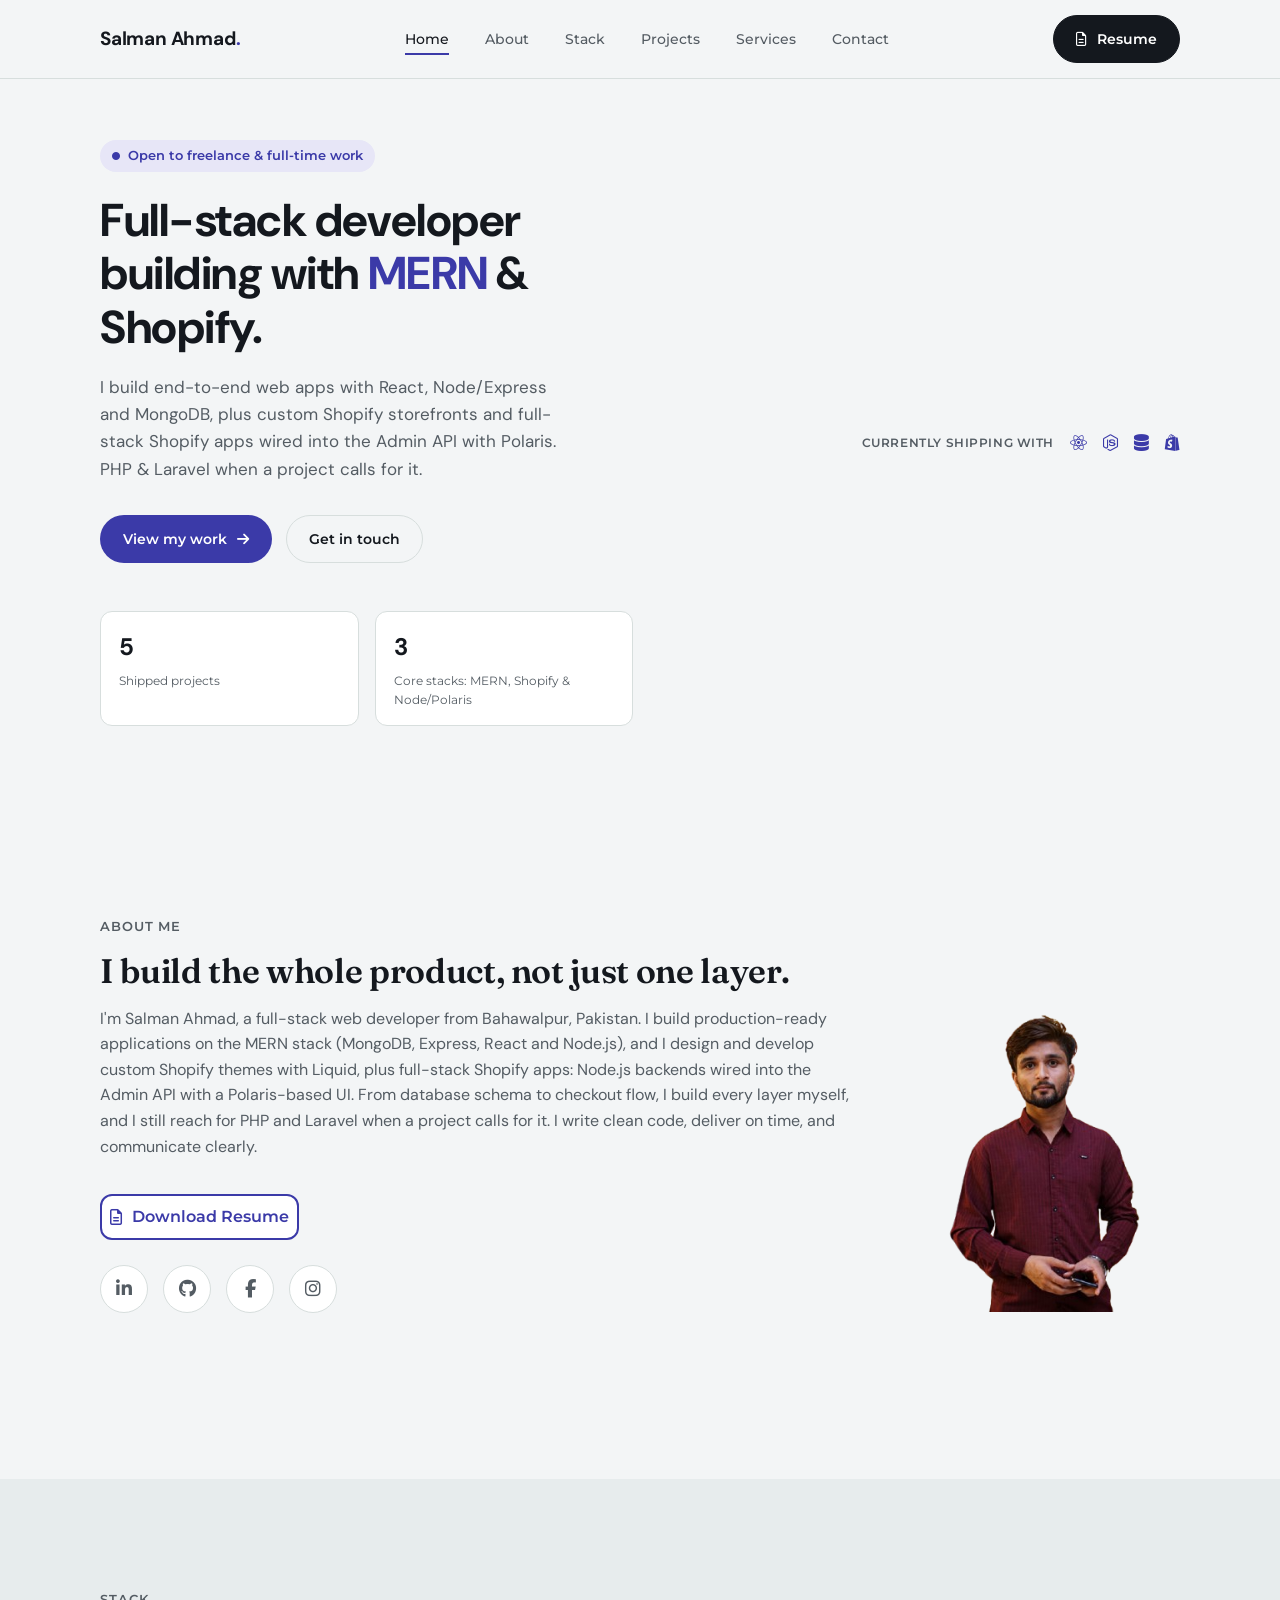
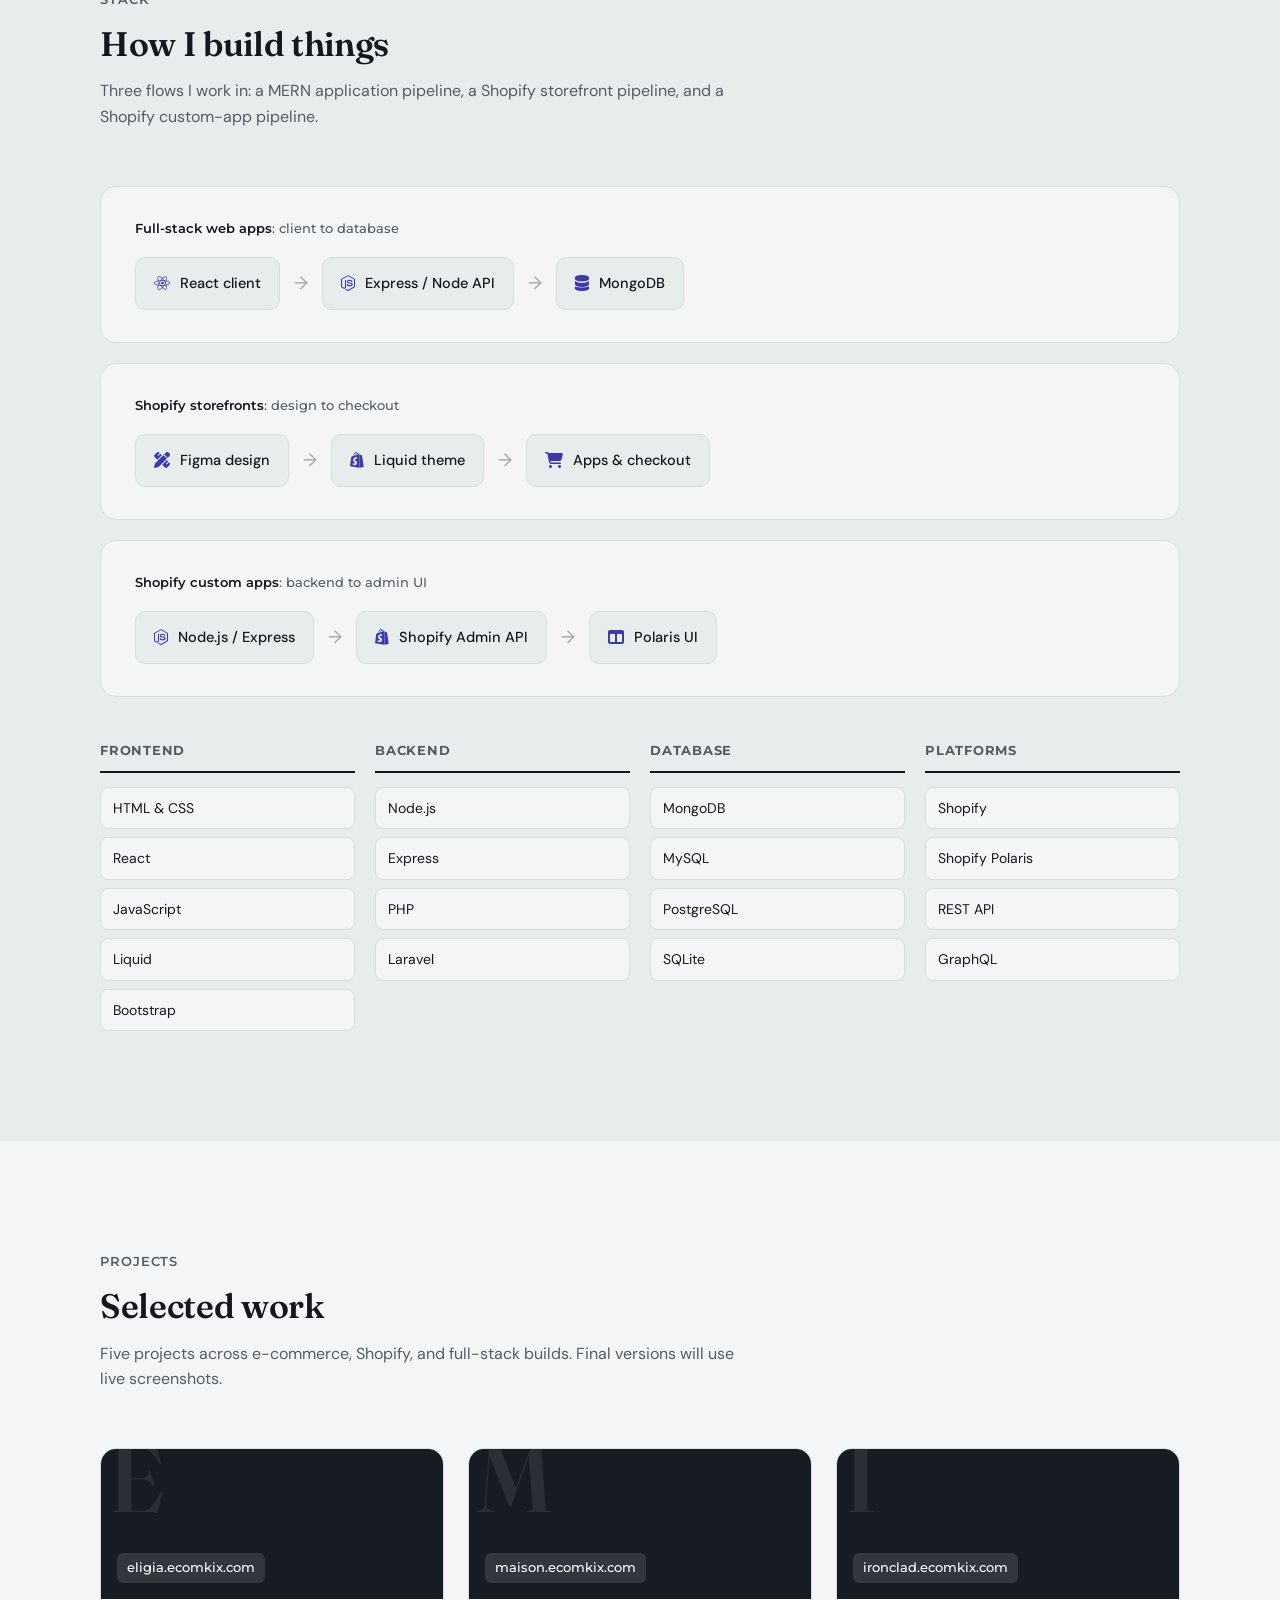
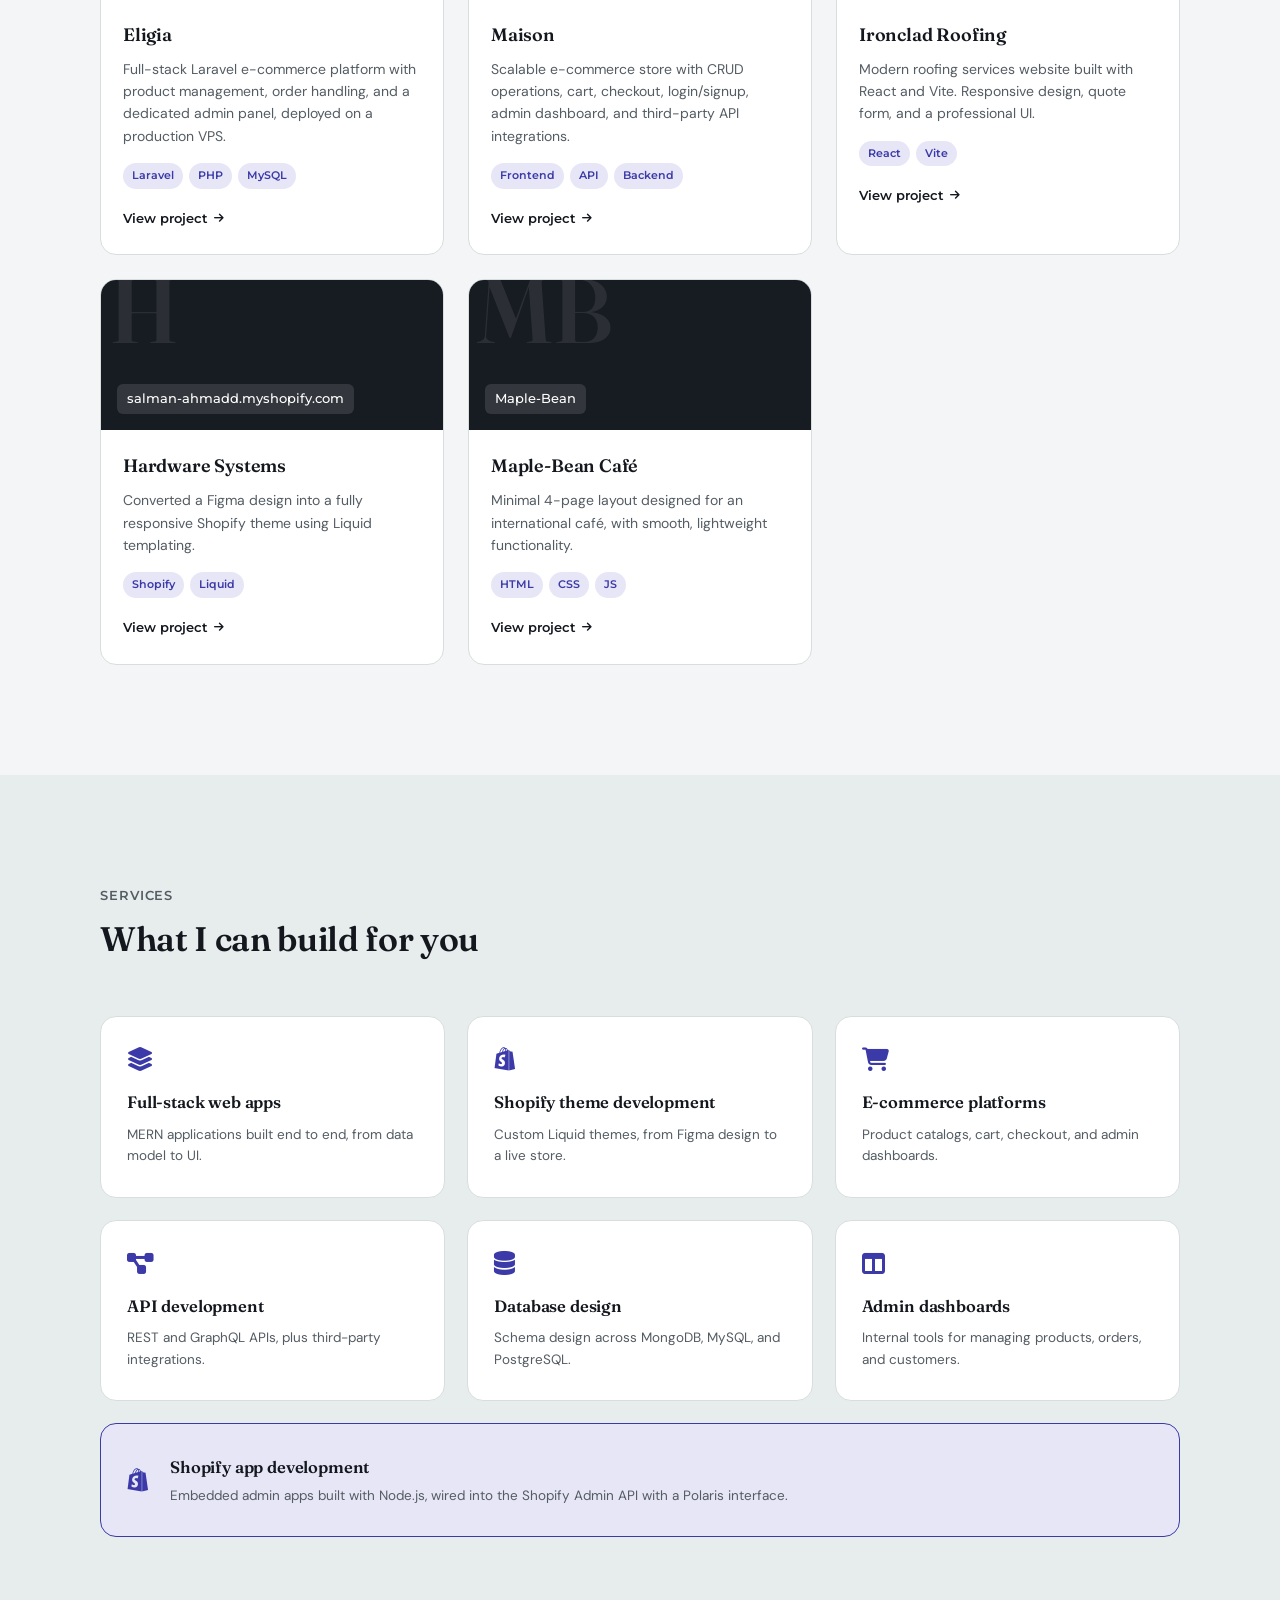
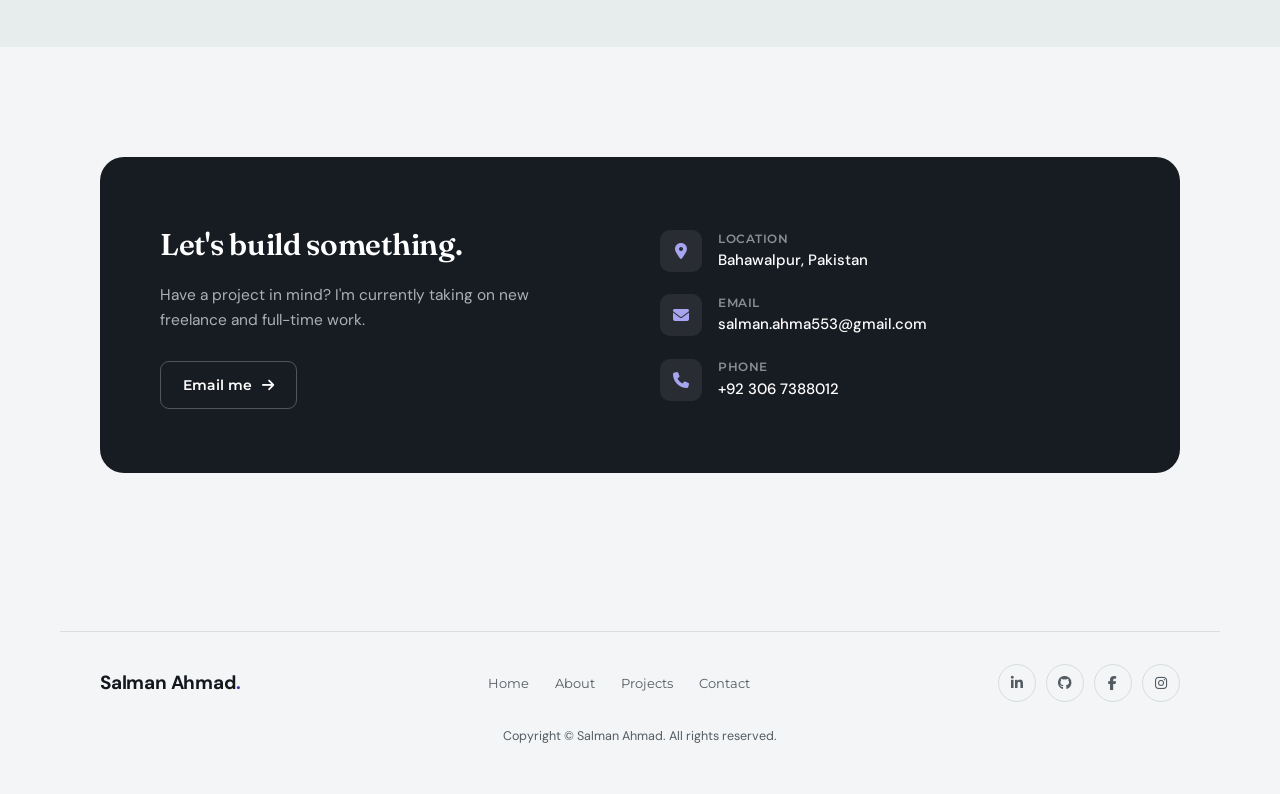
==== commit 19a2a4d5: "feat: move profile image to About section, remove hero code block Co-authored-by: Copilot <223556219" ====
--- a/index.html
+++ b/index.html
@@ -63,25 +63,6 @@
         </div>
 
         <div class="hero-visual">
-            <div class="diff-card">
-                <div class="diff-card-head">
-                    <span class="chrome-dots"><i></i><i></i><i></i></span>
-                    <span>shopify-webhook.js</span>
-                </div>
-                <div class="code-body">
-                    <div class="code-line"><span class="tok-comment">// runs when Shopify sends an order</span></div>
-                    <div class="code-line">app.post(<span class="tok-string">'/order'</span>, <span class="tok-keyword">async</span> (req, res) => {</div>
-                    <div class="code-line code-i1"><span class="tok-keyword">const</span> { id, total_price } = req.body;</div>
-                    <div class="code-line">&nbsp;</div>
-                    <div class="code-line code-i1"><span class="tok-keyword">await</span> <span class="tok-func">Order</span>.create({</div>
-                    <div class="code-line code-i2"><span class="tok-prop">shopifyId</span>: id,</div>
-                    <div class="code-line code-i2"><span class="tok-prop">total</span>: total_price,</div>
-                    <div class="code-line code-i1">});</div>
-                    <div class="code-line">&nbsp;</div>
-                    <div class="code-line code-i1">res.sendStatus(200);</div>
-                    <div class="code-line">});</div>
-                </div>
-            </div>
             <div class="stack-row">
                 <span class="stack-row-label">Currently shipping with</span>
                 <i class="fa-brands fa-react" title="React"></i>
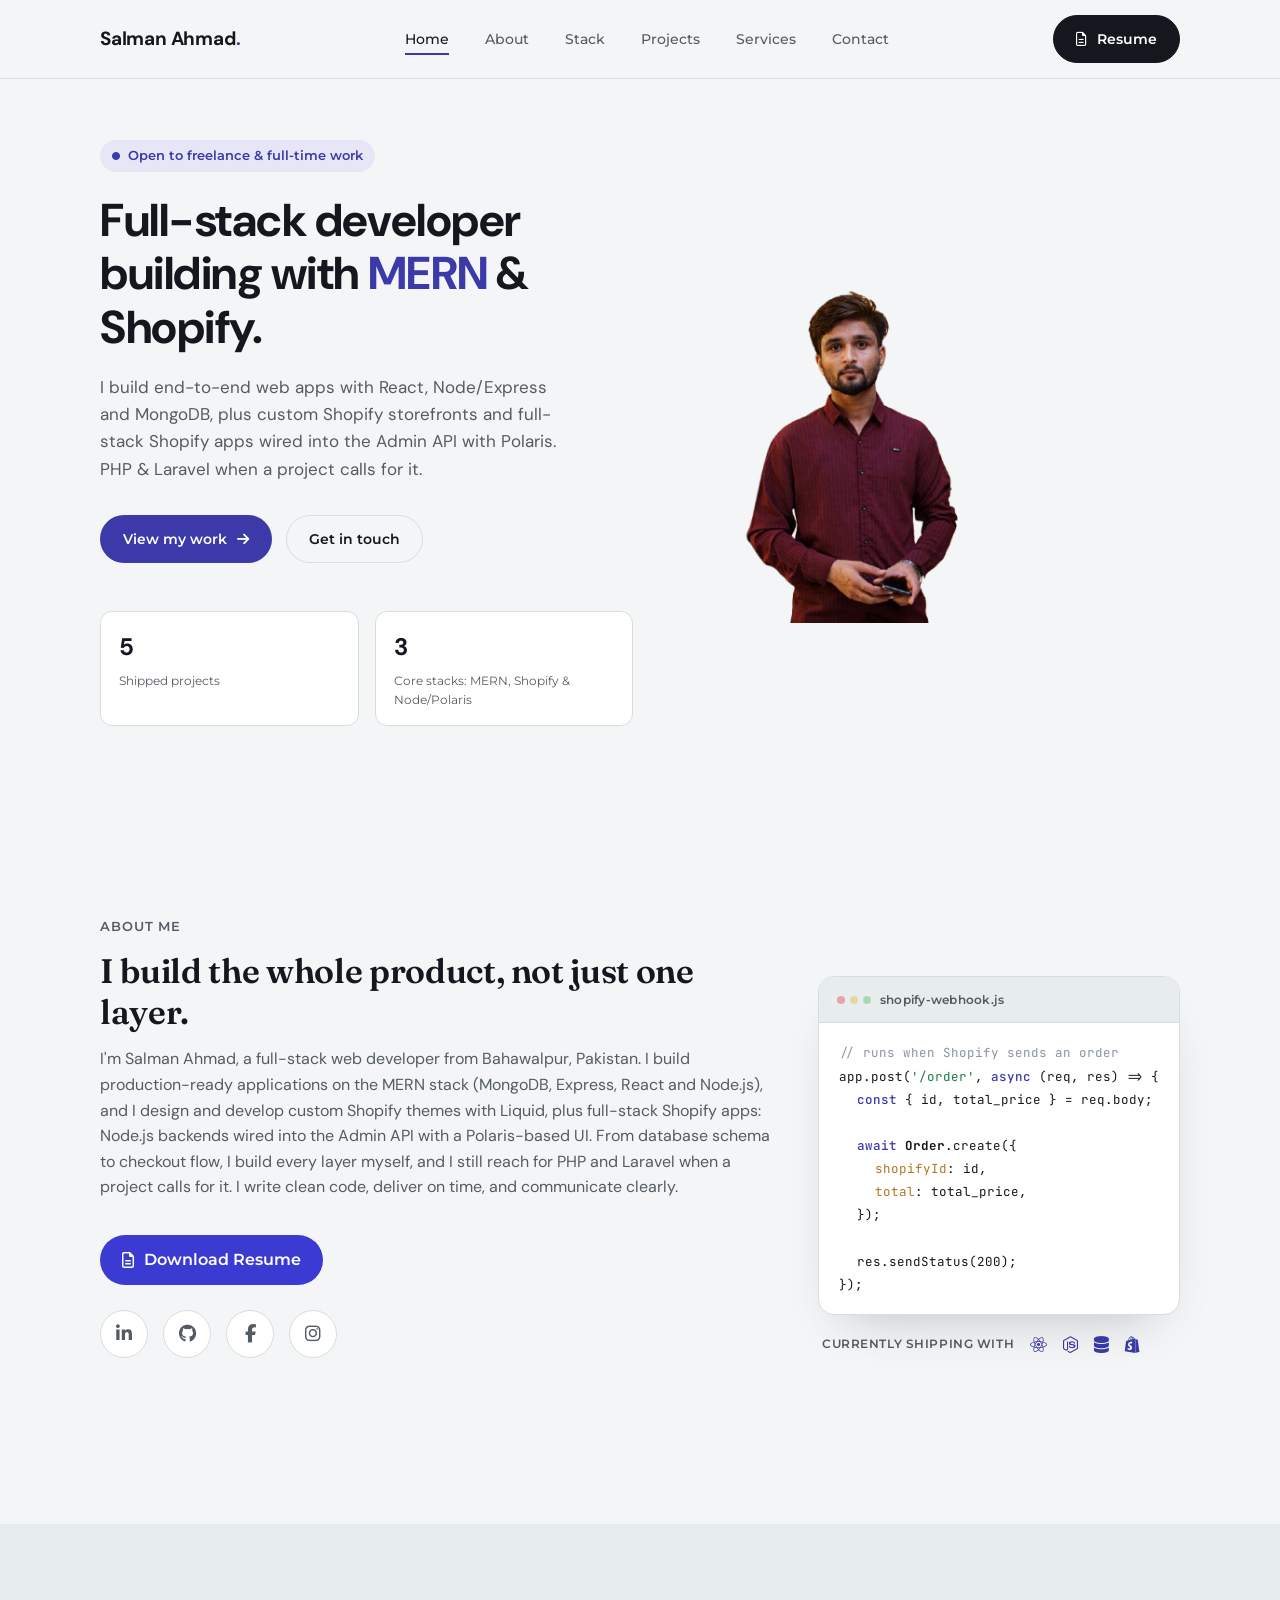
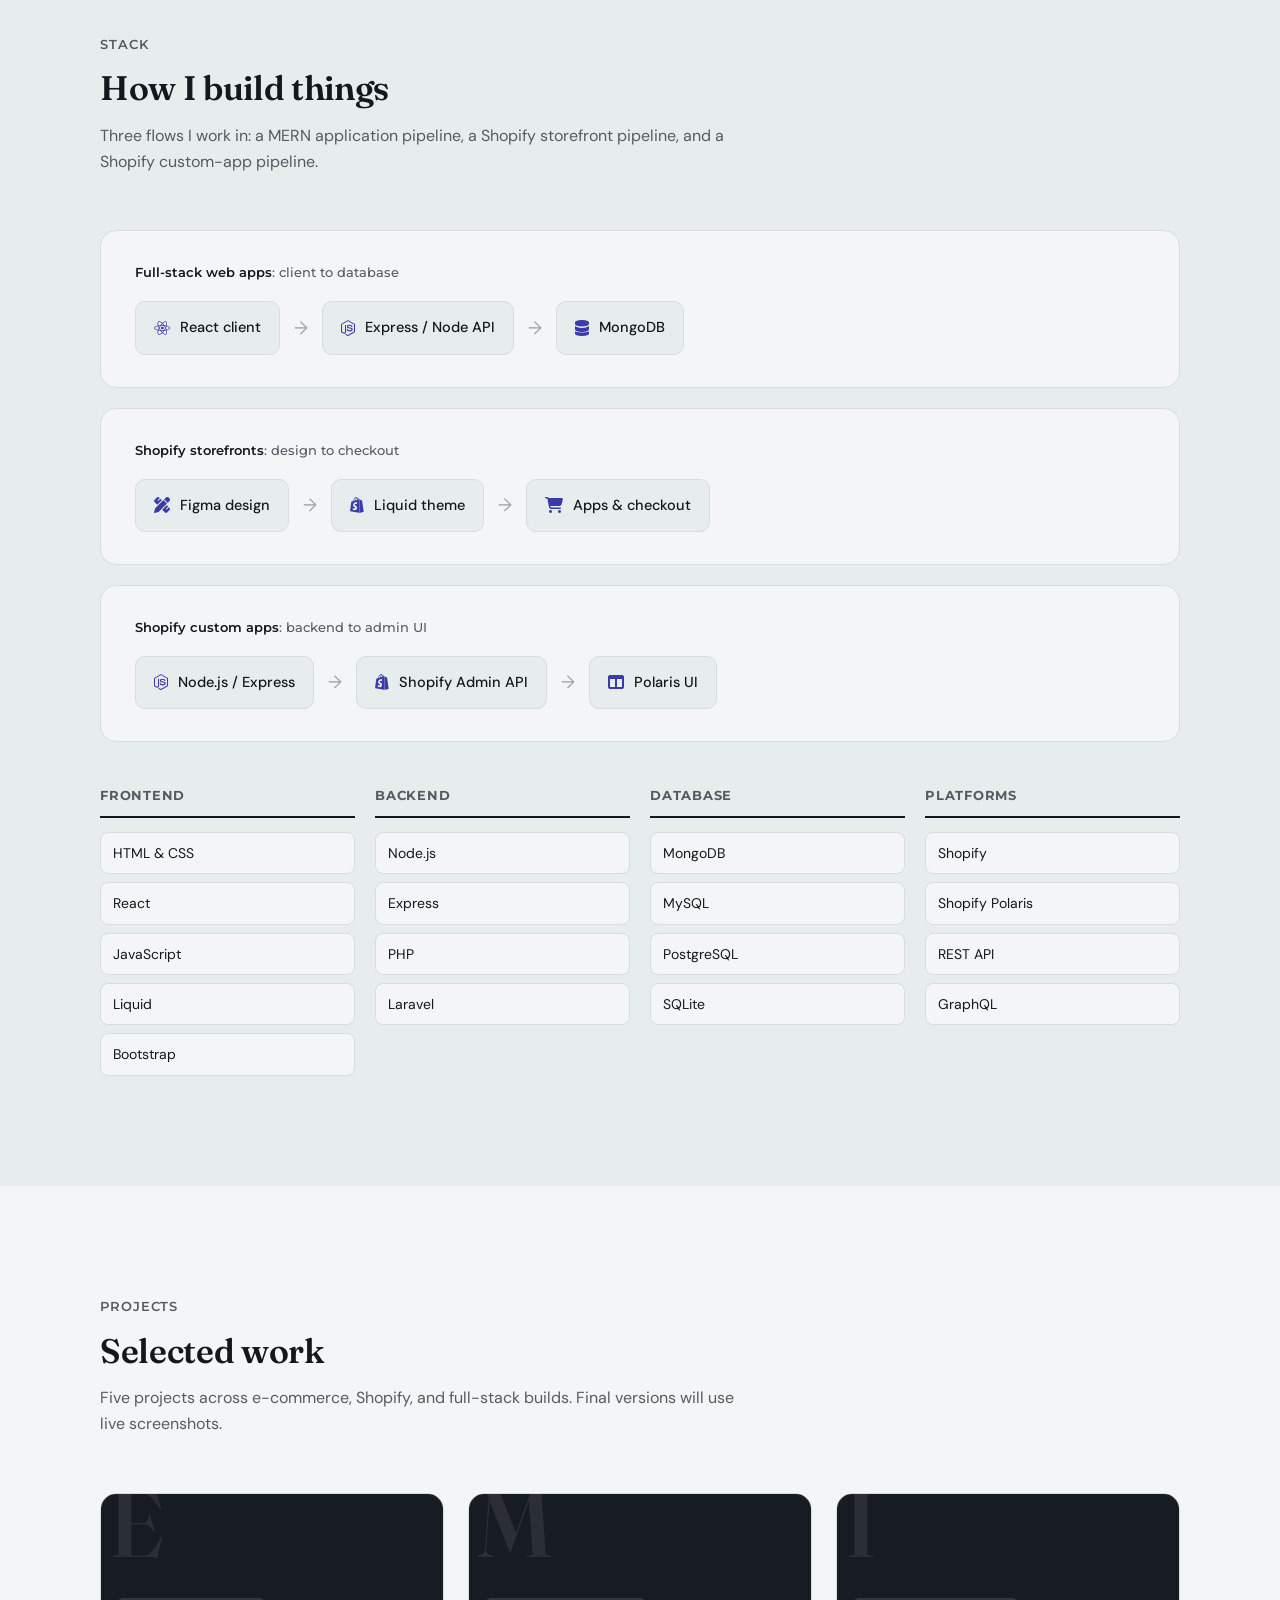
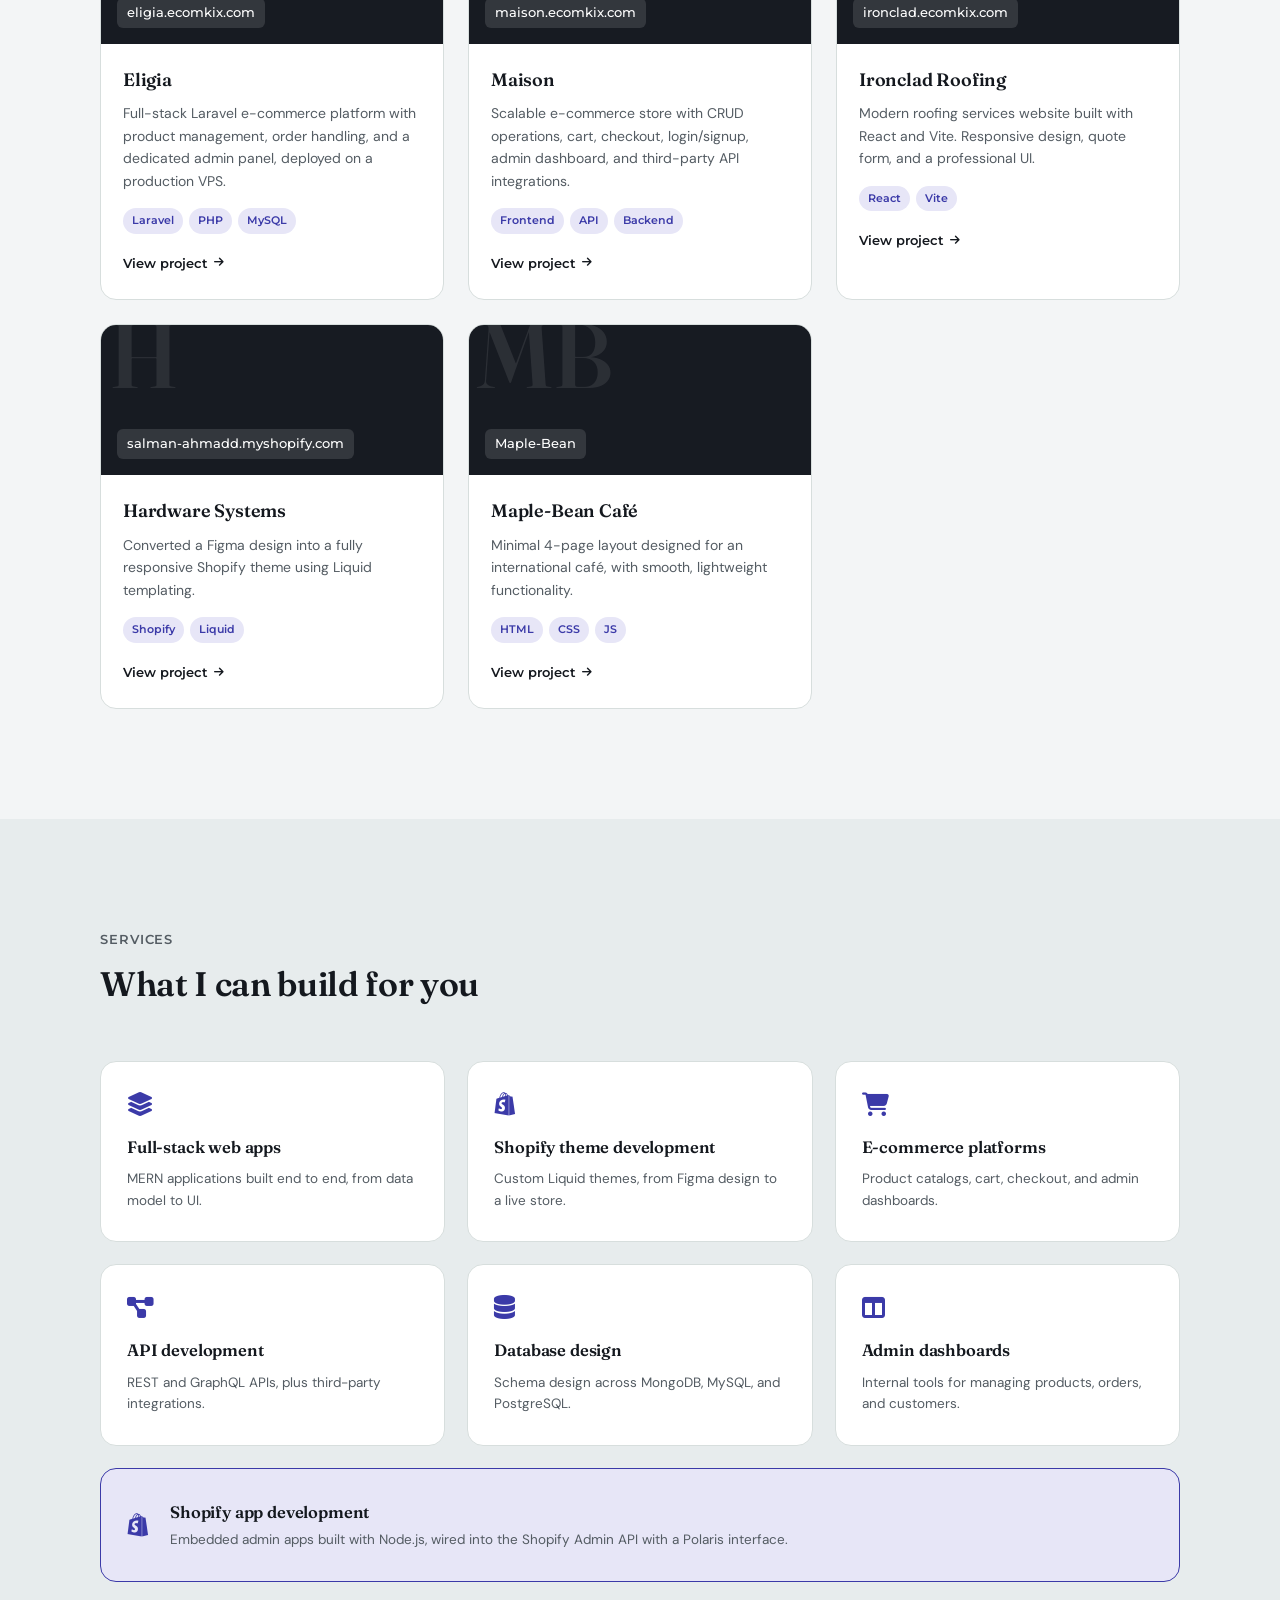
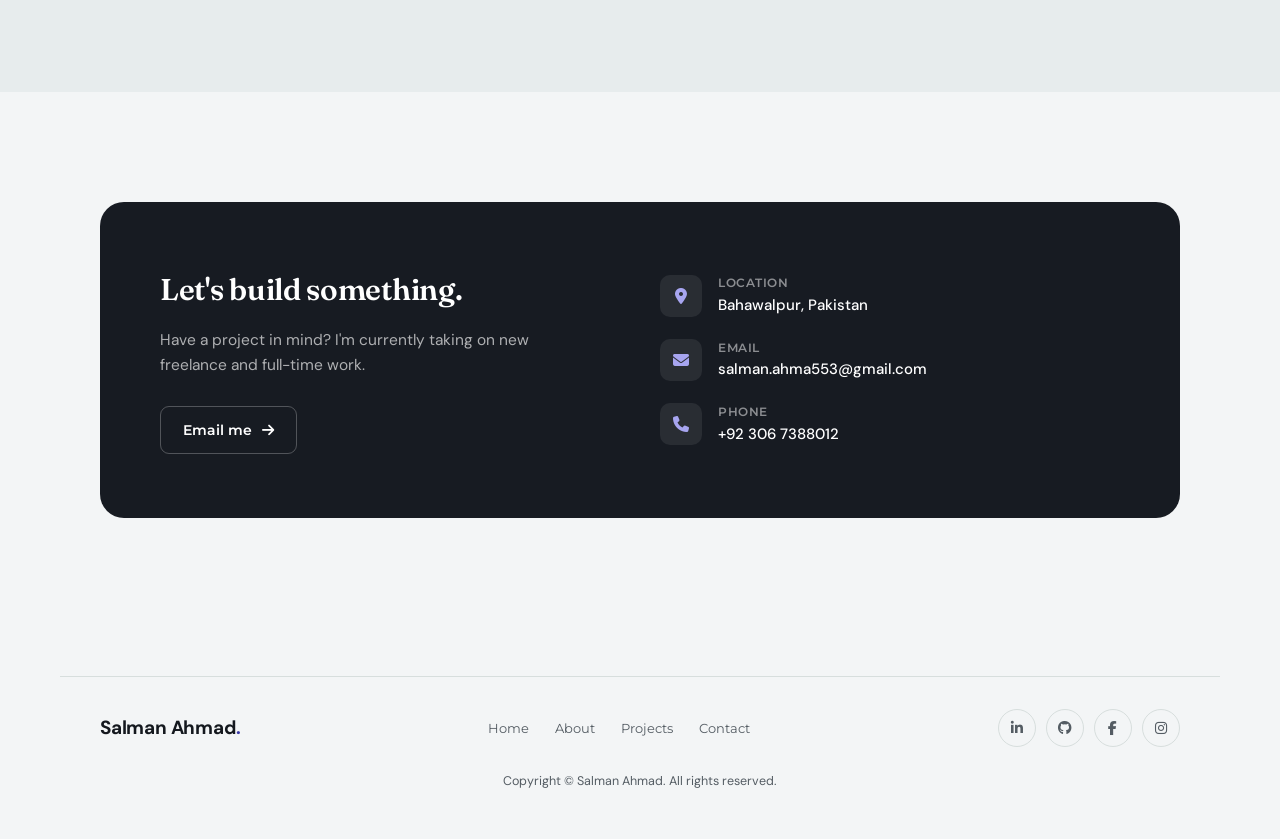
==== commit ac7826a2: "fix: swap hero and about elements - profile image in hero, code block in about Co-authored-by: Copil" ====
--- a/index.html
+++ b/index.html
@@ -62,14 +62,8 @@
             </div>
         </div>
 
-        <div class="hero-visual">
-            <div class="stack-row">
-                <span class="stack-row-label">Currently shipping with</span>
-                <i class="fa-brands fa-react" title="React"></i>
-                <i class="fa-brands fa-node-js" title="Node.js"></i>
-                <i class="fa-solid fa-database" title="MongoDB"></i>
-                <i class="fa-brands fa-shopify" title="Shopify"></i>
-            </div>
+        <div class="hero-img">
+            <img src="ownimg.png" alt="Salman Ahmad" />
         </div>
 
     </section>
@@ -112,8 +106,34 @@
                     </div>
                 </div>
             </div>
-            <div class="about-img">
-                <img src="ownimg.png" alt="Salman Ahmad" />
+
+            <div class="hero-visual">
+                <div class="diff-card">
+                    <div class="diff-card-head">
+                        <span class="chrome-dots"><i></i><i></i><i></i></span>
+                        <span>shopify-webhook.js</span>
+                    </div>
+                    <div class="code-body">
+                        <div class="code-line"><span class="tok-comment">// runs when Shopify sends an order</span></div>
+                        <div class="code-line">app.post(<span class="tok-string">'/order'</span>, <span class="tok-keyword">async</span> (req, res) =&gt; {</div>
+                        <div class="code-line code-i1"><span class="tok-keyword">const</span> { id, total_price } = req.body;</div>
+                        <div class="code-line">&nbsp;</div>
+                        <div class="code-line code-i1"><span class="tok-keyword">await</span> <span class="tok-func">Order</span>.create({</div>
+                        <div class="code-line code-i2"><span class="tok-prop">shopifyId</span>: id,</div>
+                        <div class="code-line code-i2"><span class="tok-prop">total</span>: total_price,</div>
+                        <div class="code-line code-i1">});</div>
+                        <div class="code-line">&nbsp;</div>
+                        <div class="code-line code-i1">res.sendStatus(200);</div>
+                        <div class="code-line">});</div>
+                    </div>
+                </div>
+                <div class="stack-row">
+                    <span class="stack-row-label">Currently shipping with</span>
+                    <i class="fa-brands fa-react" title="React"></i>
+                    <i class="fa-brands fa-node-js" title="Node.js"></i>
+                    <i class="fa-solid fa-database" title="MongoDB"></i>
+                    <i class="fa-brands fa-shopify" title="Shopify"></i>
+                </div>
             </div>
         </div>
     </section>
--- a/style.css
+++ b/style.css
@@ -183,19 +183,19 @@
     display: inline-flex;
     align-items: center;
     gap: 10px;
-    padding: 8px;
-    border: 2px solid var(--accent);
-    border-radius: 12px;
-    color: var(--accent);
-    background: #fff;
+    padding: 12px 22px;
+    border: none;
+    border-radius: 100px;
+    color: #ffffff;
+    background: #3b3bd4;
     font-family: 'Montserrat', sans-serif;
     font-weight: 600;
     transition: .35s ease;
 }
 
 .A-btn:hover {
-    background: var(--accent);
-    color: #fff;
+    background: #3b3bd4;
+    color: #ffffff;
     transform: translateY(-3px);
 }
 
@@ -1067,8 +1067,8 @@
     }
 
     .A-btn {
-        padding: 7px 11px;
-        font-size: 13.5px;
+        padding: 10px 14px;
+        font-size: 13px;
         gap: 8px;
     }
 
@@ -1292,8 +1292,8 @@
     }
 
     .A-btn {
-        padding: 6px 10px;
-        font-size: 12.5px;
+        padding: 9px 8px;
+        font-size: 12px;
     }
 
     .hero-stats {
@@ -1408,4 +1408,27 @@
     width: 100%;
     height: 260px;
   }
+}
+
+/* HERO IMAGE */
+.hero-img {
+  flex-shrink: 0;
+  width: 300px;
+  height: 380px;
+}
+
+.hero-img img {
+  width: 100%;
+  height: 100%;
+  object-fit: cover;
+  object-position: top;
+  border-radius: 16px;
+}
+
+@media (max-width: 768px) {
+  .hero-img {
+    width: 100%;
+    height: 280px;
+    order: -1;
+  }
 }
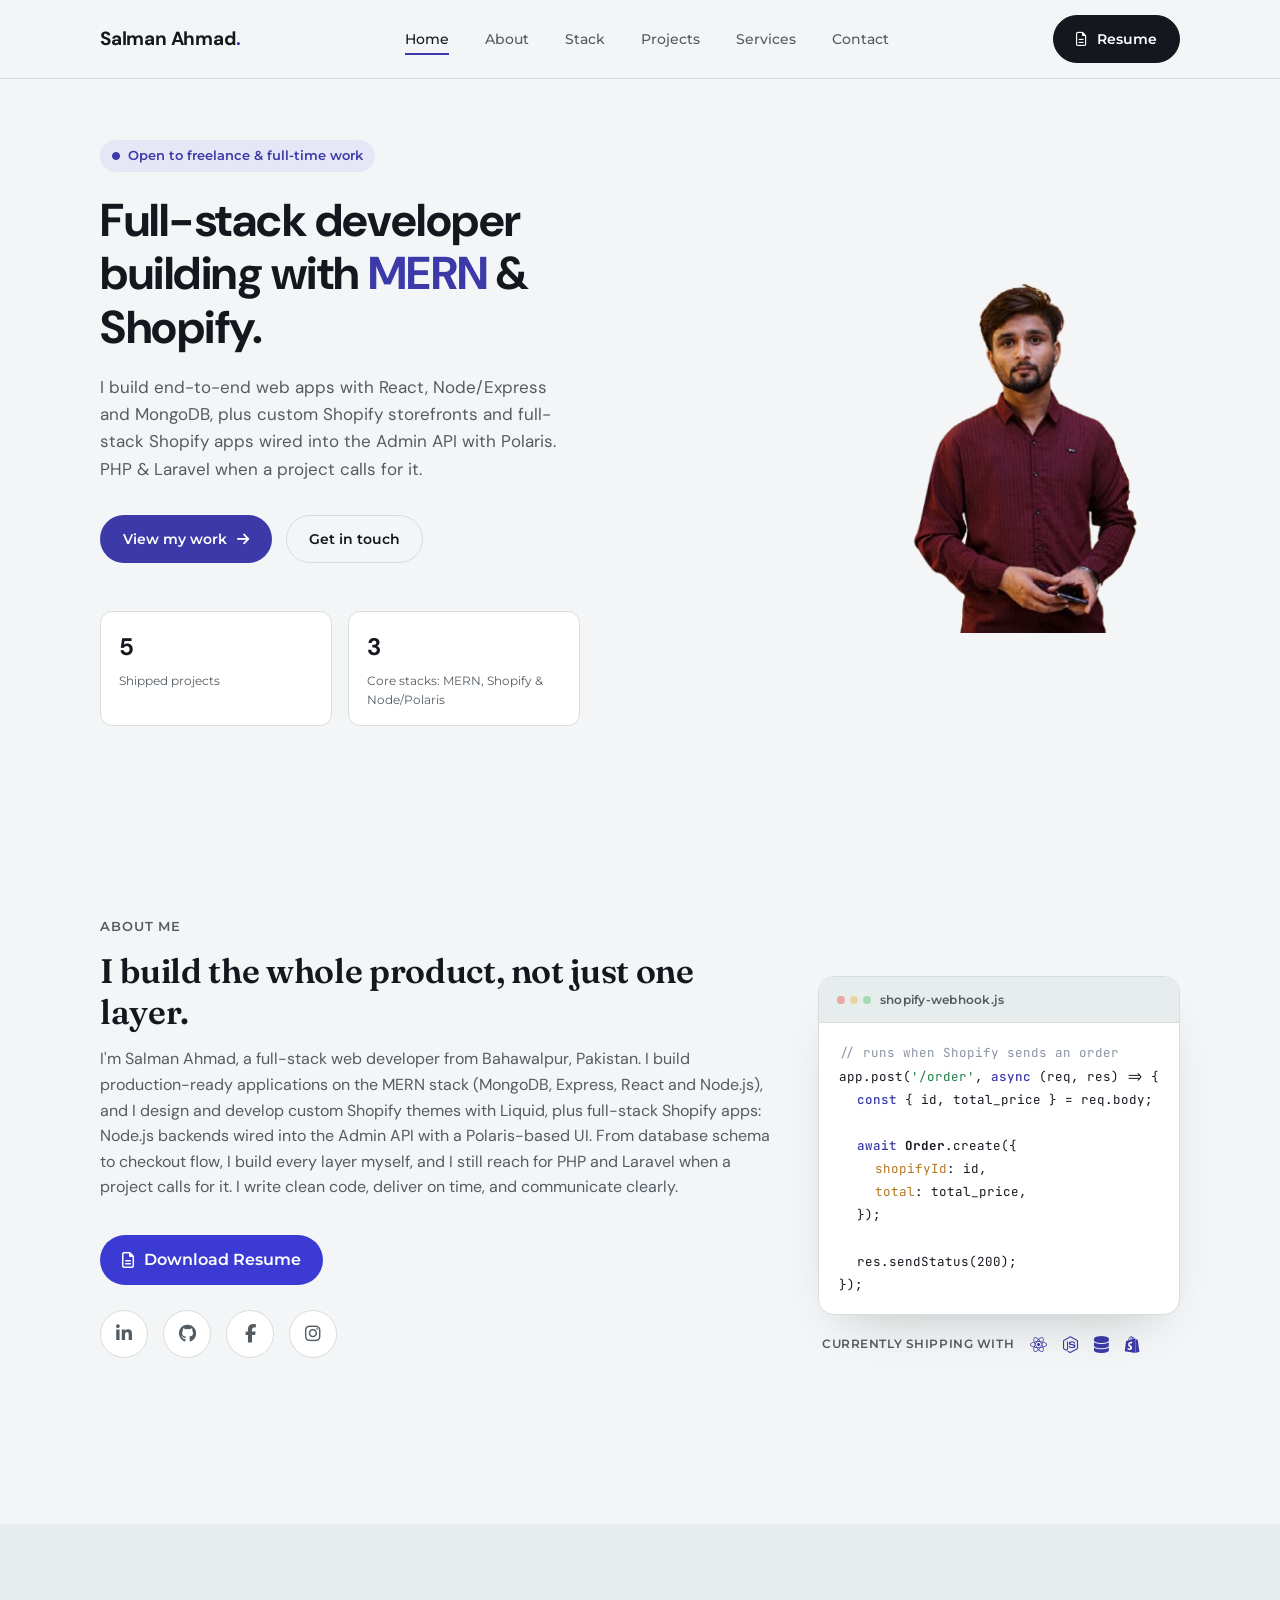
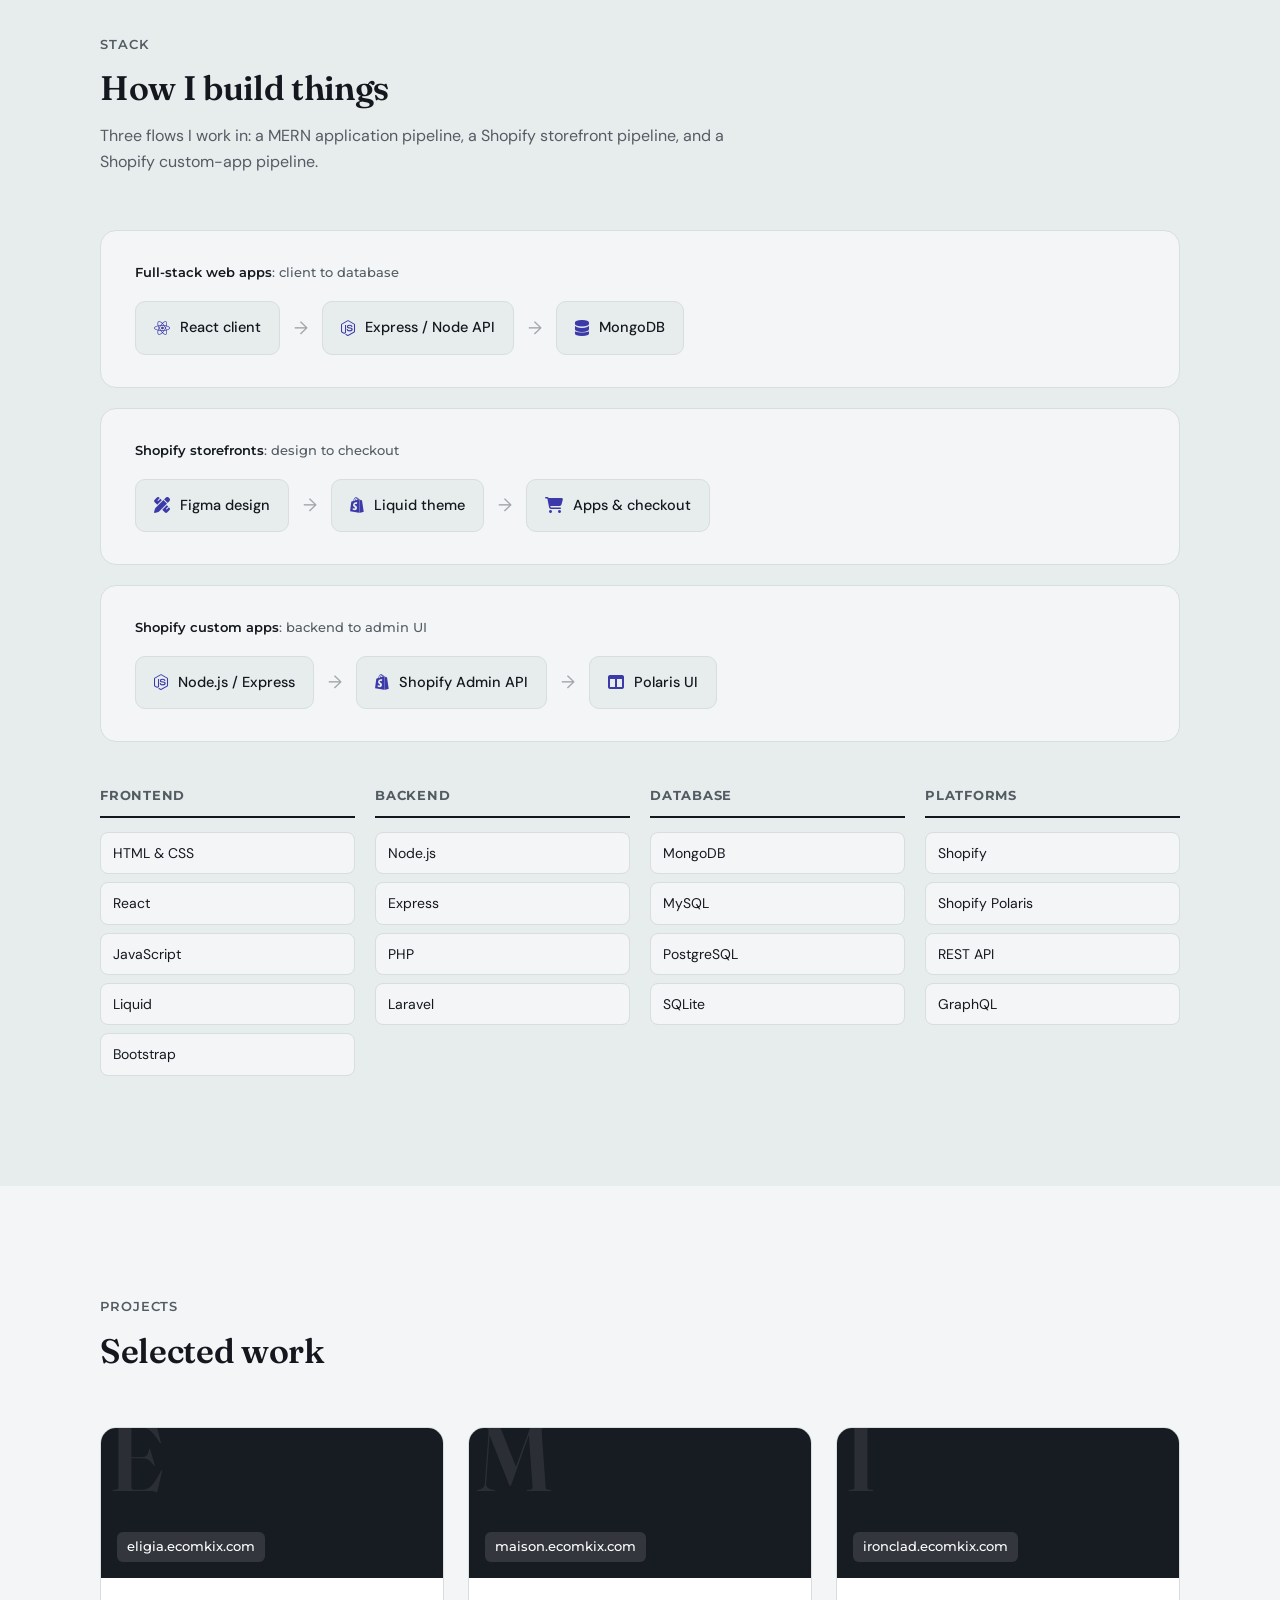
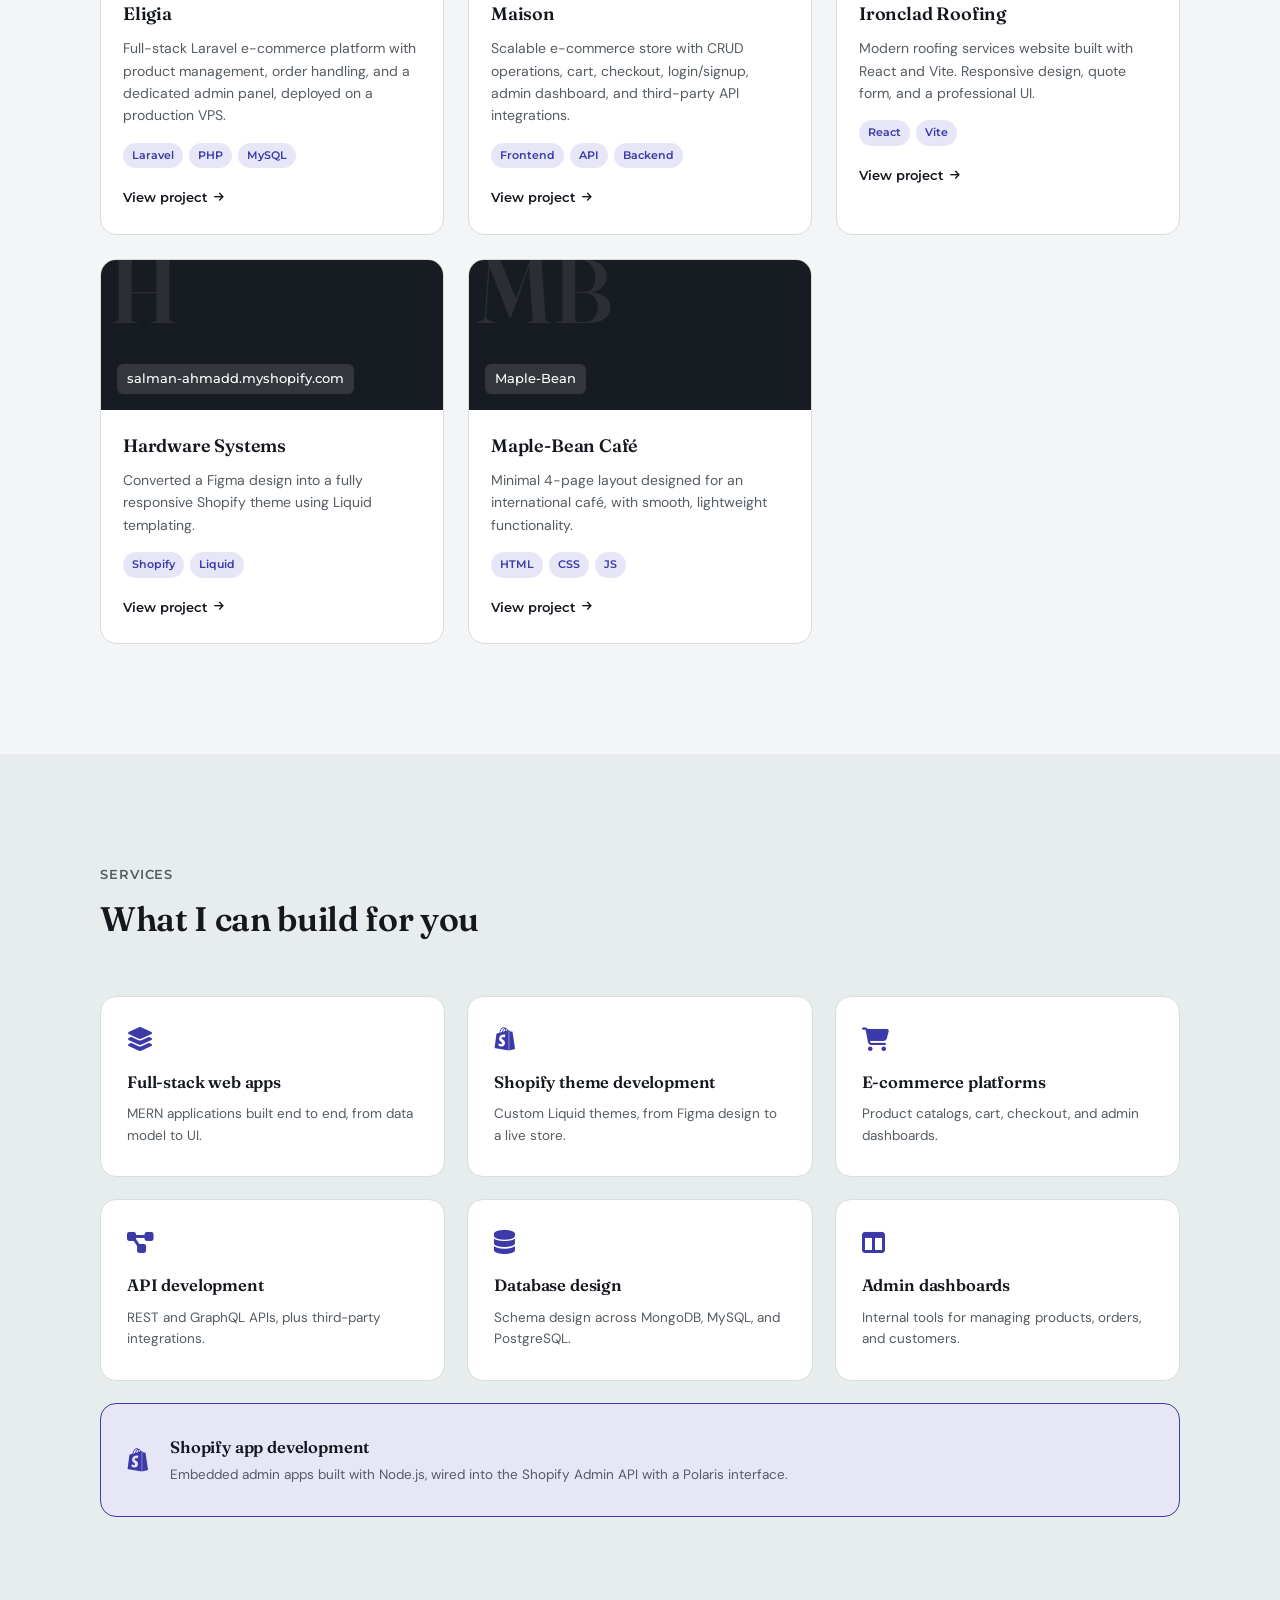
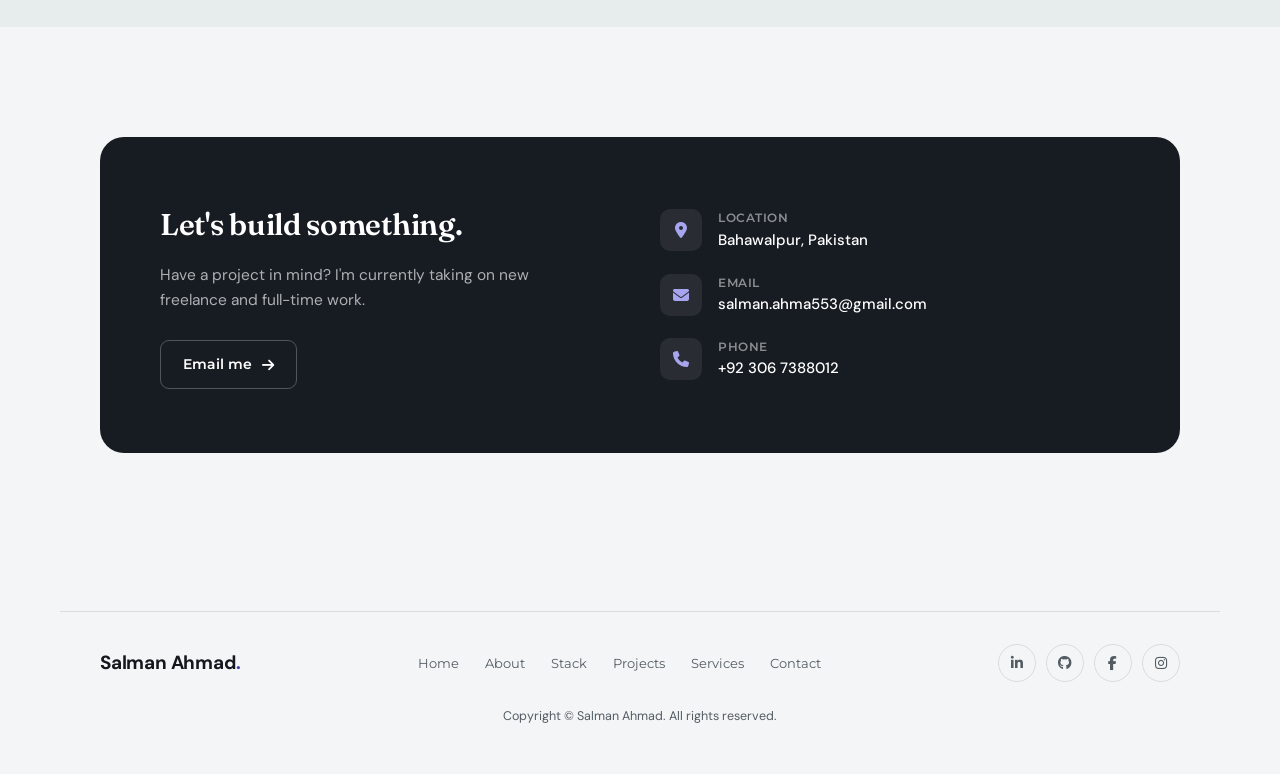
==== commit ab6ac48f: "fix: hero alignment, resume button color, footer nav, remove placeholder text Co-authored-by: Copilo" ====
--- a/index.html
+++ b/index.html
@@ -40,30 +40,32 @@
     </header>
 
     <section class="hero wrap" id="home">
-        <div>
-            <div class="hero-status"><i class="fa-solid fa-circle"></i> Open to freelance &amp; full-time work</div>
-            <h1>Full-stack developer<br>building with <em>MERN</em> &amp;<br>Shopify.</h1>
-            <p class="lead">I build end-to-end web apps with React, Node/Express and MongoDB, plus custom Shopify
-                storefronts and full-stack Shopify apps wired into the Admin API with Polaris. PHP &amp; Laravel
-                when a project calls for it.</p>
-            <div class="hero-btns">
-                <a href="#projects" class="btn btn--solid">View my work <i class="fa-solid fa-arrow-right"></i></a>
-                <a href="#contact" class="btn btn--ghost">Get in touch</a>
-            </div>
-            <div class="hero-stats">
-                <div class="stat-card">
-                    <p>5</p>
-                    <p>Shipped projects</p>
-                </div>
-                <div class="stat-card">
-                    <p>3</p>
-                    <p>Core stacks: MERN, Shopify &amp; Node/Polaris</p>
-                </div>
-            </div>
-        </div>
-
-        <div class="hero-img">
-            <img src="ownimg.png" alt="Salman Ahmad" />
+        <div class="hero-inner">
+            <div>
+                <div class="hero-status"><i class="fa-solid fa-circle"></i> Open to freelance &amp; full-time work</div>
+                <h1>Full-stack developer<br>building with <em>MERN</em> &amp;<br>Shopify.</h1>
+                <p class="lead">I build end-to-end web apps with React, Node/Express and MongoDB, plus custom Shopify
+                    storefronts and full-stack Shopify apps wired into the Admin API with Polaris. PHP &amp; Laravel
+                    when a project calls for it.</p>
+                <div class="hero-btns">
+                    <a href="#projects" class="btn btn--solid">View my work <i class="fa-solid fa-arrow-right"></i></a>
+                    <a href="#contact" class="btn btn--ghost">Get in touch</a>
+                </div>
+                <div class="hero-stats">
+                    <div class="stat-card">
+                        <p>5</p>
+                        <p>Shipped projects</p>
+                    </div>
+                    <div class="stat-card">
+                        <p>3</p>
+                        <p>Core stacks: MERN, Shopify &amp; Node/Polaris</p>
+                    </div>
+                </div>
+            </div>
+
+            <div class="hero-img">
+                <img src="ownimg.png" alt="Salman Ahmad" />
+            </div>
         </div>
 
     </section>
@@ -227,8 +229,6 @@
             <div class="eyebrow">Projects</div>
             <div class="section-head">
                 <h2>Selected work</h2>
-                <p>Five projects across e-commerce, Shopify, and full-stack builds. Final versions will use live
-                    screenshots.</p>
             </div>
             <div class="pgrid">
 
@@ -396,7 +396,9 @@
             <ul class="footlinks">
                 <li><a href="#home">Home</a></li>
                 <li><a href="#about">About</a></li>
+                <li><a href="#stack">Stack</a></li>
                 <li><a href="#projects">Projects</a></li>
+                <li><a href="#services">Services</a></li>
                 <li><a href="#contact">Contact</a></li>
             </ul>
             <div class="socials">
--- a/style.css
+++ b/style.css
@@ -187,7 +187,7 @@
     border: none;
     border-radius: 100px;
     color: #ffffff;
-    background: #3b3bd4;
+    background-color: #3b3bd4;
     font-family: 'Montserrat', sans-serif;
     font-weight: 600;
     transition: .35s ease;
@@ -1413,22 +1413,35 @@
 /* HERO IMAGE */
 .hero-img {
   flex-shrink: 0;
-  width: 300px;
-  height: 380px;
+  width: 320px;
+  height: 400px;
+}
+
+.hero-inner {
+  display: flex;
+  flex-direction: row;
+  align-items: center;
+  justify-content: space-between;
+  gap: 3rem;
+  width: 100%;
+  grid-column: 1 / -1;
 }
 
 .hero-img img {
   width: 100%;
   height: 100%;
   object-fit: cover;
-  object-position: top;
+  object-position: top center;
   border-radius: 16px;
 }
 
 @media (max-width: 768px) {
+  .hero-inner {
+    flex-direction: column-reverse;
+  }
+
   .hero-img {
     width: 100%;
     height: 280px;
-    order: -1;
   }
 }
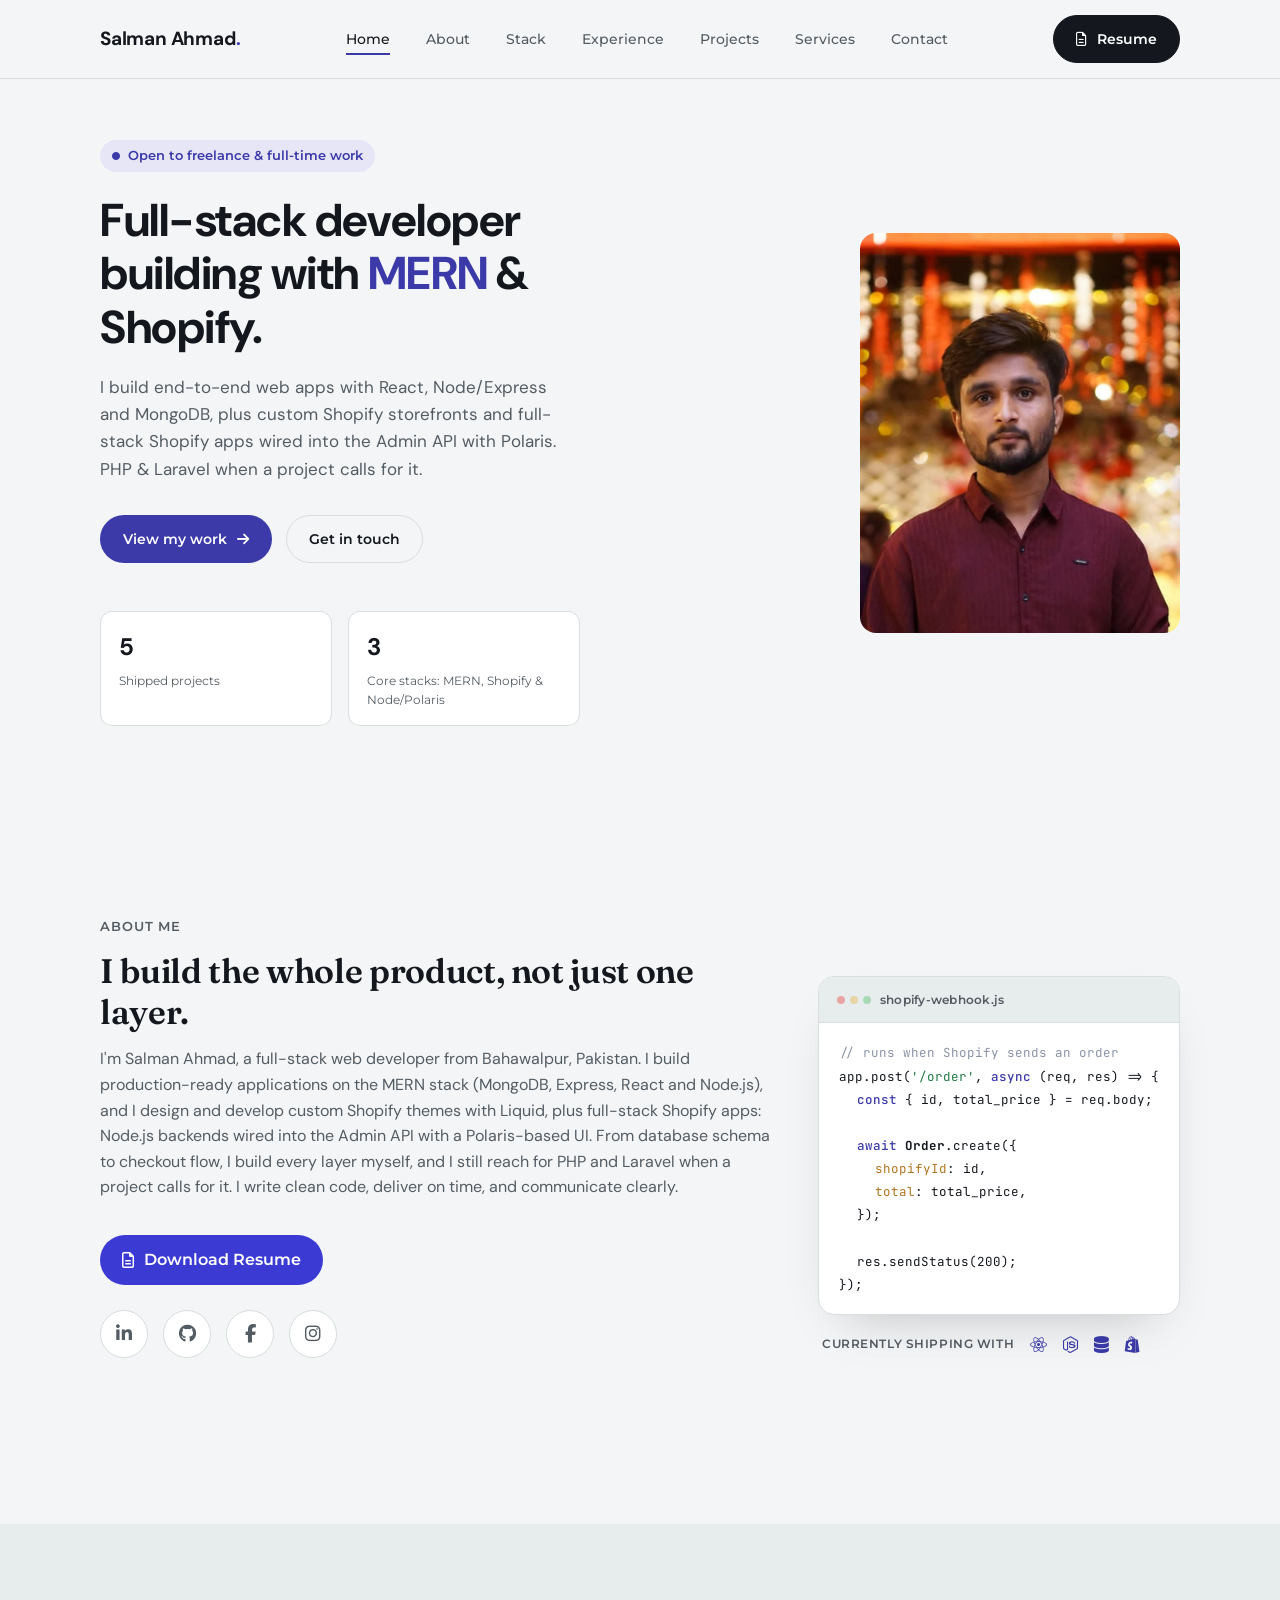
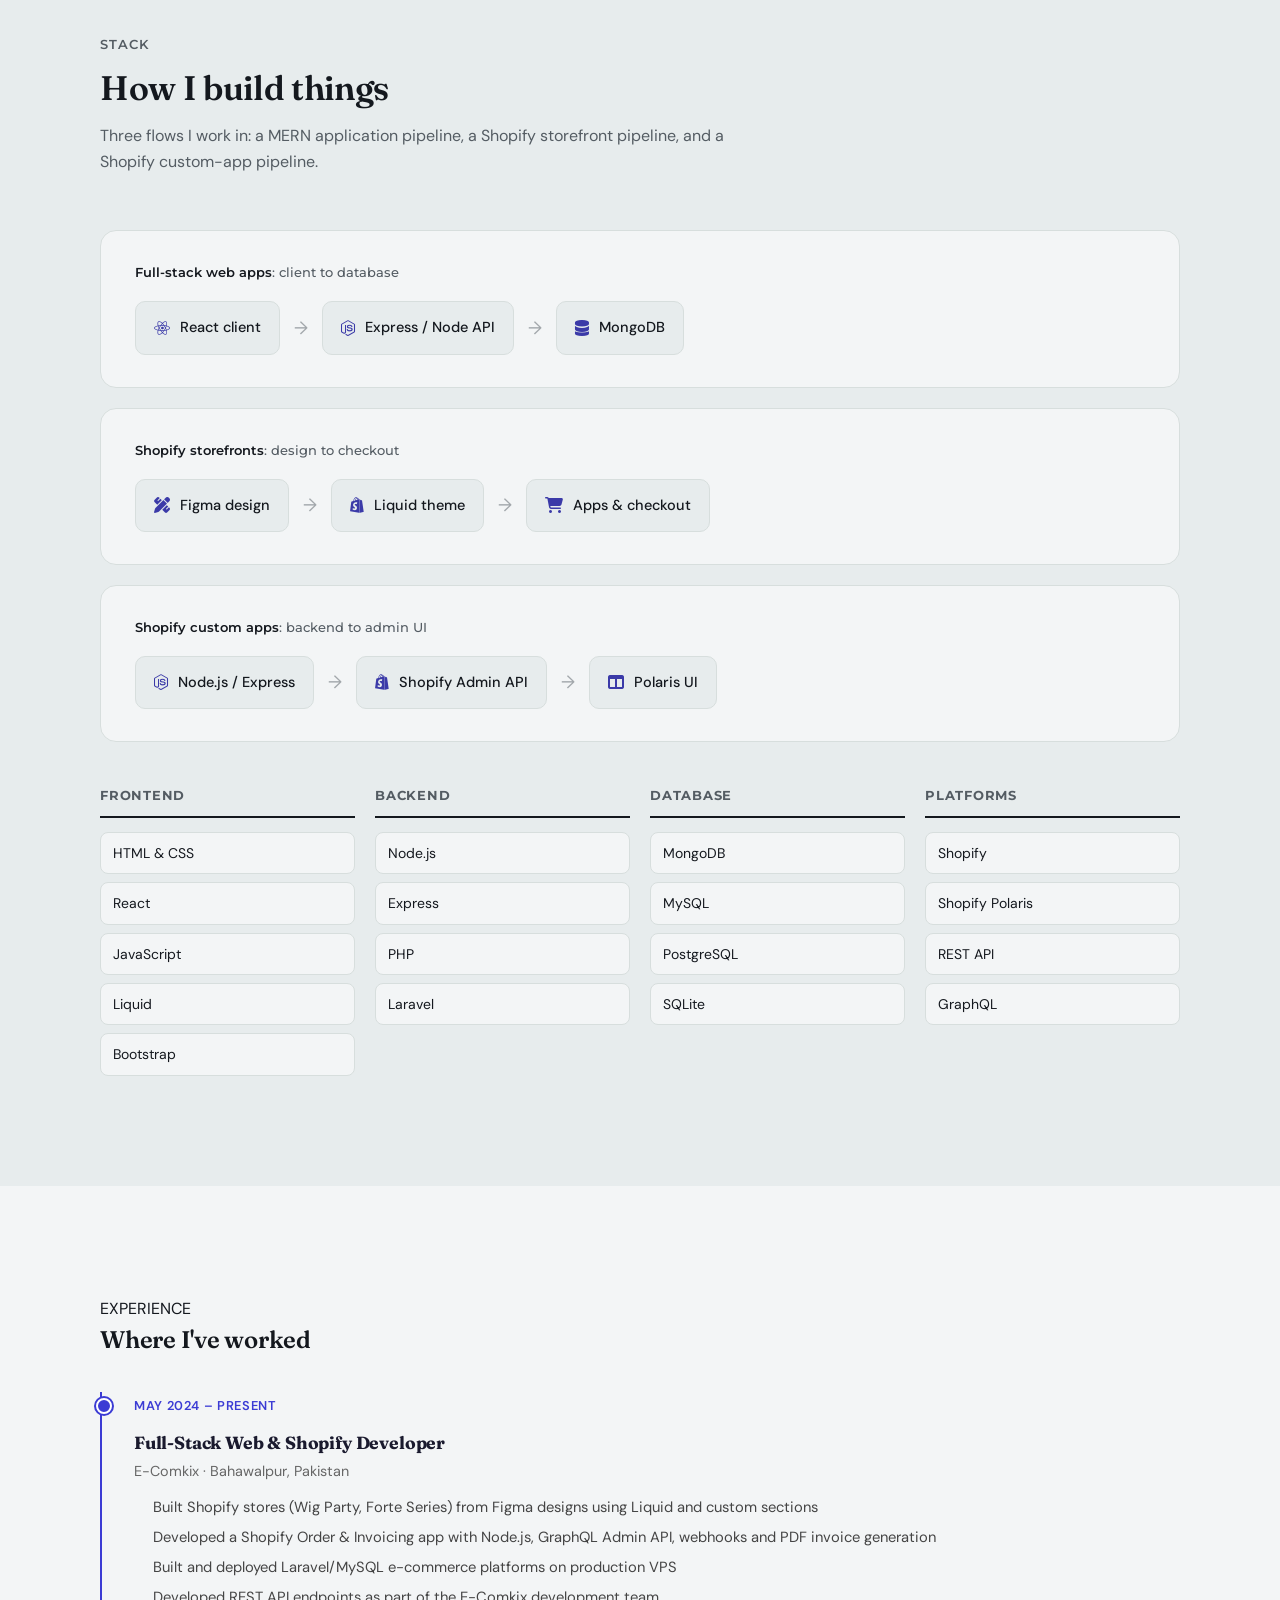
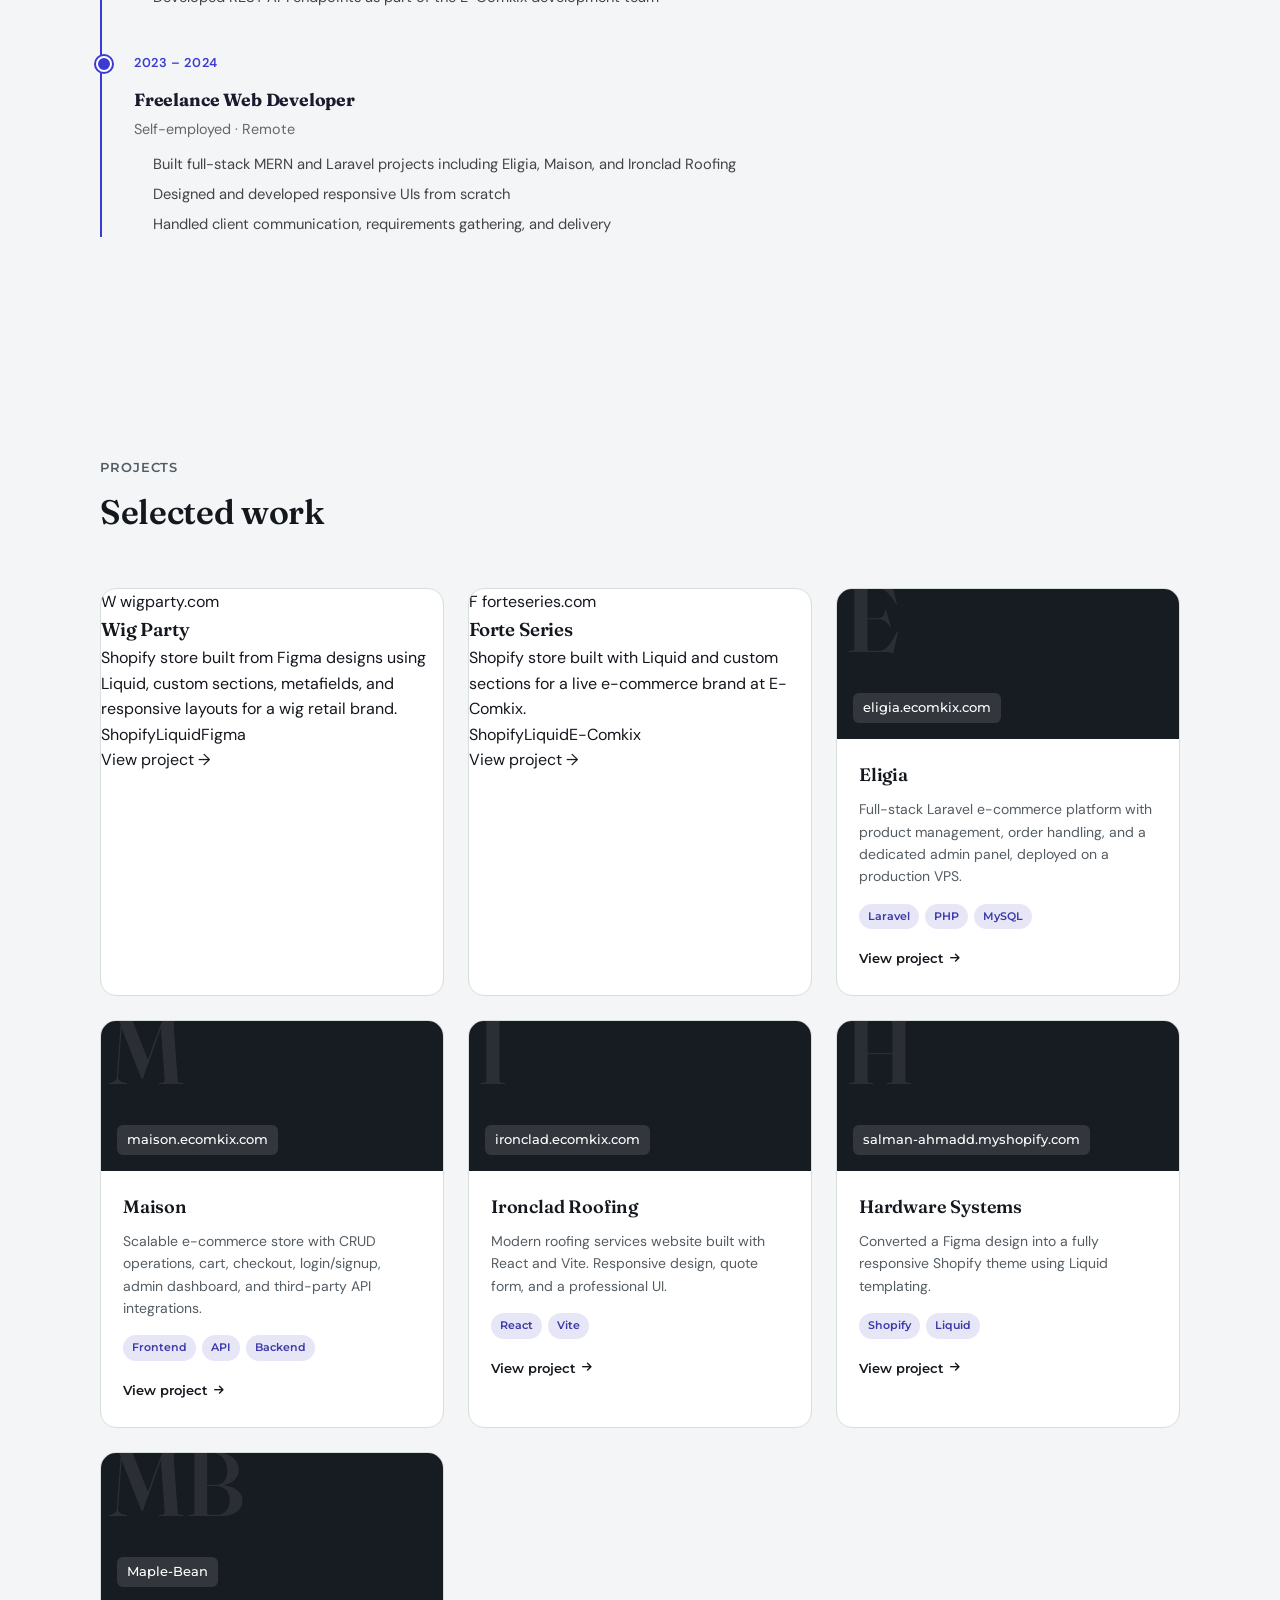
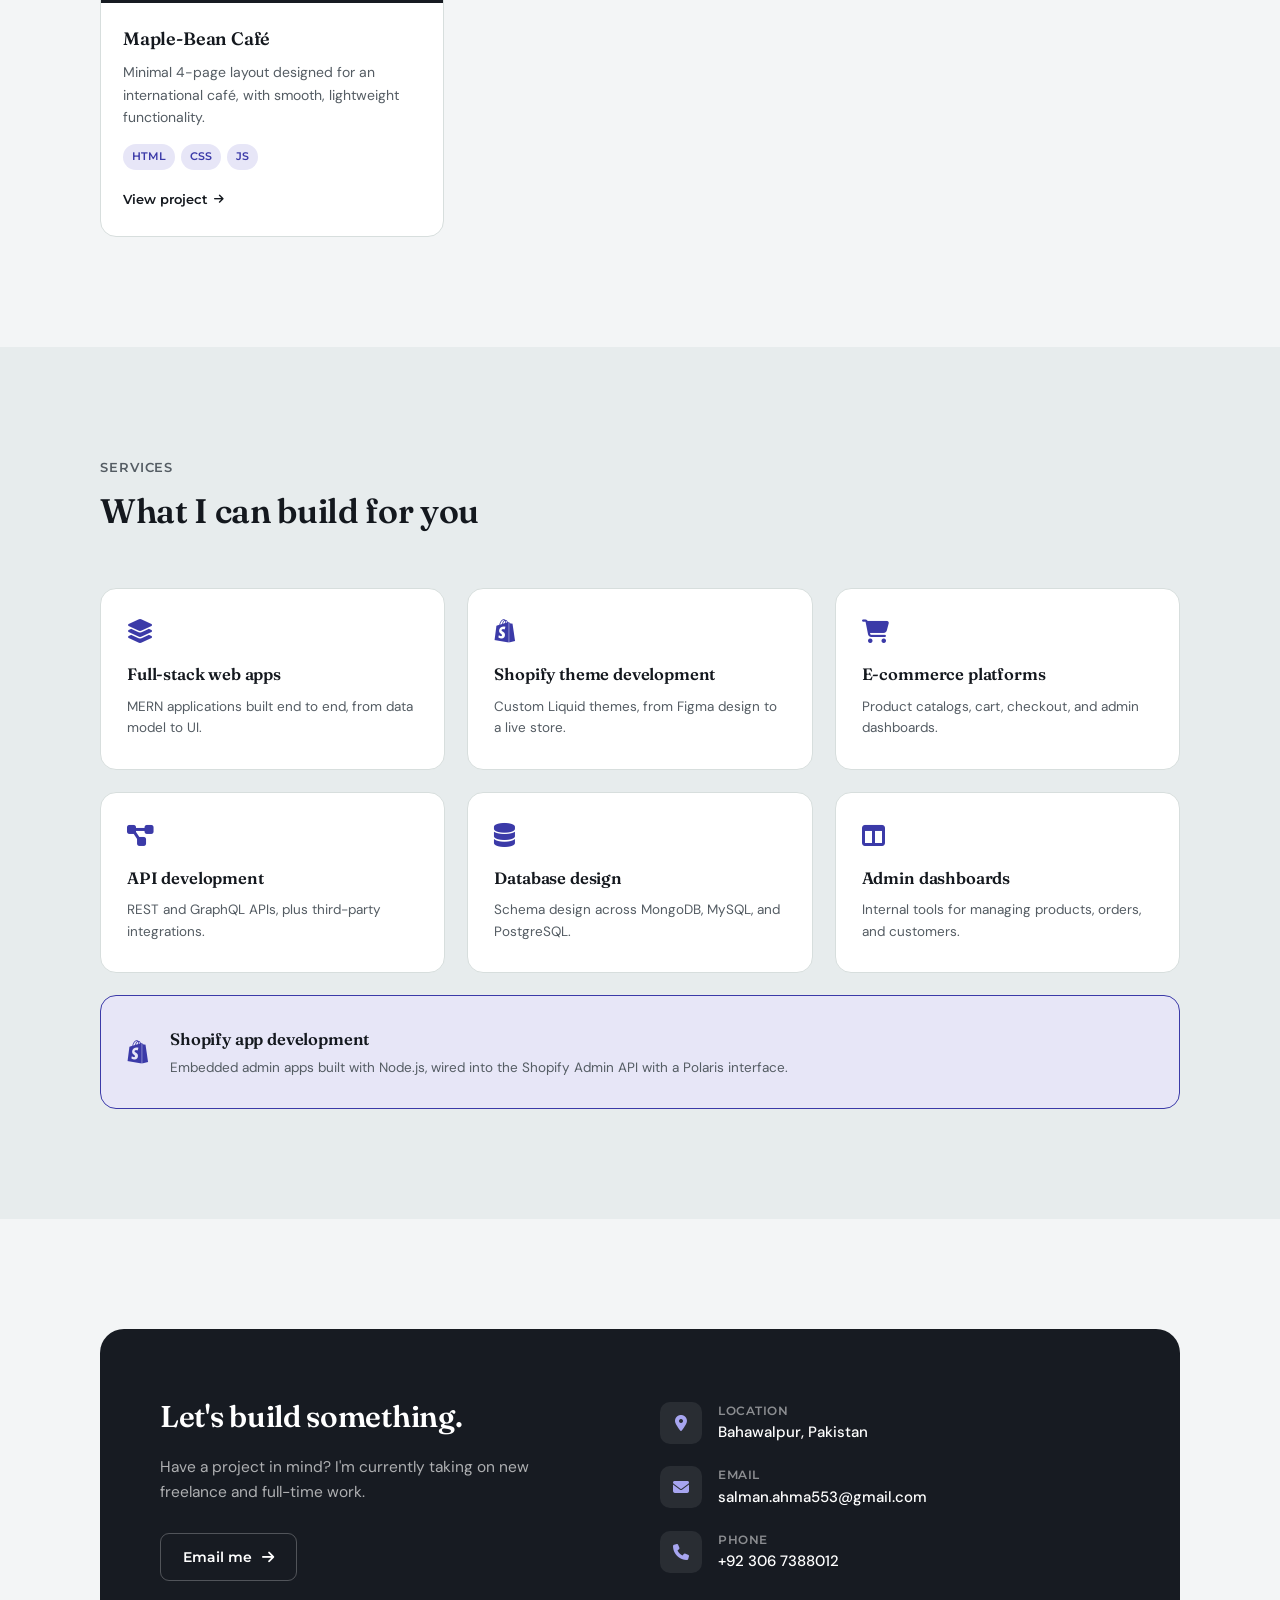
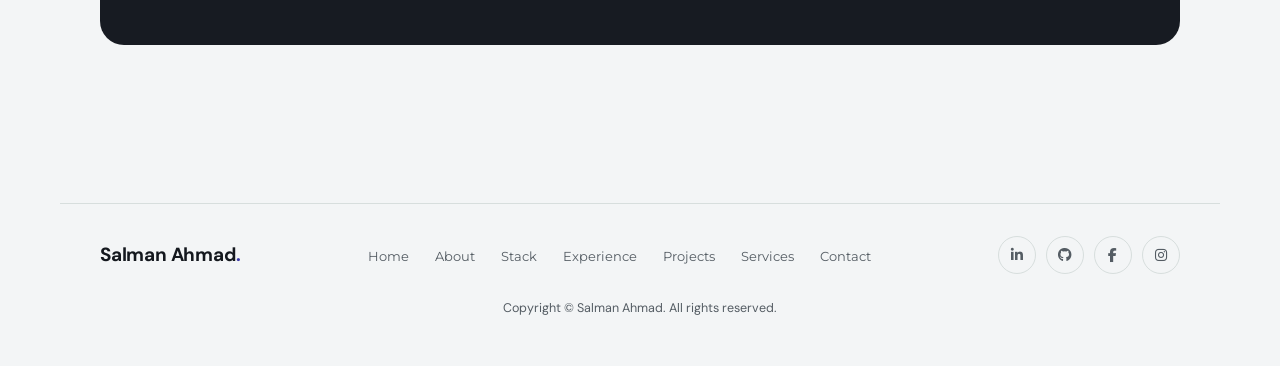
==== commit 3afae45f: "feat: add Experience section and Wig Party + Forte Series projects Co-authored-by: Copilot <22355621" ====
--- a/index.html
+++ b/index.html
@@ -26,6 +26,7 @@
                 <li><a href="#home" class="active"><i class="fa-solid fa-house"></i> Home</a></li>
                 <li><a href="#about"><i class="fa-solid fa-user"></i> About</a></li>
                 <li><a href="#stack"><i class="fa-solid fa-layer-group"></i> Stack</a></li>
+                <li><a href="#experience"><i class="fa-solid fa-briefcase"></i> Experience</a></li>
                 <li><a href="#projects"><i class="fa-solid fa-diagram-project"></i> Projects</a></li>
                 <li><a href="#services"><i class="fa-solid fa-toolbox"></i> Services</a></li>
                 <li><a href="#contact"><i class="fa-solid fa-envelope"></i> Contact</a></li>
@@ -224,6 +225,54 @@
         </div>
     </section>
 
+    <section class="section" id="experience">
+      <div class="wrap">
+        <div class="section-label">EXPERIENCE</div>
+        <h2 class="section-title">Where I've worked</h2>
+
+        <div class="exp-timeline">
+
+          <div class="exp-item">
+            <div class="exp-left">
+              <span class="exp-date">May 2024 – Present</span>
+              <span class="exp-dot"></span>
+            </div>
+            <div class="exp-right">
+              <div class="exp-header">
+                <h3 class="exp-role">Full-Stack Web & Shopify Developer</h3>
+                <span class="exp-company">E-Comkix · Bahawalpur, Pakistan</span>
+              </div>
+              <ul class="exp-list">
+                <li>Built Shopify stores (Wig Party, Forte Series) from Figma designs using Liquid and custom sections</li>
+                <li>Developed a Shopify Order & Invoicing app with Node.js, GraphQL Admin API, webhooks and PDF invoice generation</li>
+                <li>Built and deployed Laravel/MySQL e-commerce platforms on production VPS</li>
+                <li>Developed REST API endpoints as part of the E-Comkix development team</li>
+              </ul>
+            </div>
+          </div>
+
+          <div class="exp-item">
+            <div class="exp-left">
+              <span class="exp-date">2023 – 2024</span>
+              <span class="exp-dot"></span>
+            </div>
+            <div class="exp-right">
+              <div class="exp-header">
+                <h3 class="exp-role">Freelance Web Developer</h3>
+                <span class="exp-company">Self-employed · Remote</span>
+              </div>
+              <ul class="exp-list">
+                <li>Built full-stack MERN and Laravel projects including Eligia, Maison, and Ironclad Roofing</li>
+                <li>Designed and developed responsive UIs from scratch</li>
+                <li>Handled client communication, requirements gathering, and delivery</li>
+              </ul>
+            </div>
+          </div>
+
+        </div>
+      </div>
+    </section>
+
     <section class="section" id="projects">
         <div class="wrap">
             <div class="eyebrow">Projects</div>
@@ -231,6 +280,36 @@
                 <h2>Selected work</h2>
             </div>
             <div class="pgrid">
+
+                <div class="pcard">
+                  <div class="pcard-img">
+                    <span class="pcard-letter">W</span>
+                    <span class="pcard-url">wigparty.com</span>
+                  </div>
+                  <div class="pcard-body">
+                    <h3>Wig Party</h3>
+                    <p>Shopify store built from Figma designs using Liquid, custom sections, metafields, and responsive layouts for a wig retail brand.</p>
+                    <div class="pcard-tags">
+                      <span>Shopify</span><span>Liquid</span><span>Figma</span>
+                    </div>
+                    <a href="https://wigparty.com" target="_blank" class="pcard-link">View project →</a>
+                  </div>
+                </div>
+
+                <div class="pcard">
+                  <div class="pcard-img">
+                    <span class="pcard-letter">F</span>
+                    <span class="pcard-url">forteseries.com</span>
+                  </div>
+                  <div class="pcard-body">
+                    <h3>Forte Series</h3>
+                    <p>Shopify store built with Liquid and custom sections for a live e-commerce brand at E-Comkix.</p>
+                    <div class="pcard-tags">
+                      <span>Shopify</span><span>Liquid</span><span>E-Comkix</span>
+                    </div>
+                    <a href="https://forteseries.com" target="_blank" class="pcard-link">View project →</a>
+                  </div>
+                </div>
 
                 <div class="pcard">
                     <a href="https://eligia.ecomkix.com/" target="_blank" class="pthumb">
@@ -397,6 +476,7 @@
                 <li><a href="#home">Home</a></li>
                 <li><a href="#about">About</a></li>
                 <li><a href="#stack">Stack</a></li>
+                <li><a href="#experience">Experience</a></li>
                 <li><a href="#projects">Projects</a></li>
                 <li><a href="#services">Services</a></li>
                 <li><a href="#contact">Contact</a></li>
--- a/style.css
+++ b/style.css
@@ -1436,12 +1436,119 @@
 }
 
 @media (max-width: 768px) {
+  #home.hero .wrap,
   .hero-inner {
-    flex-direction: column-reverse;
+    display: flex;
+    flex-direction: column;
+    align-items: center;
+    gap: 1.5rem;
+    padding: 2rem 1rem;
   }
 
   .hero-img {
+    width: 180px;
+    height: 220px;
+    order: -1;
+  }
+
+  .hero-img img {
     width: 100%;
-    height: 280px;
+    height: 100%;
+    object-fit: cover;
+    object-position: top center;
+    border-radius: 12px;
+  }
+
+  .hero-text,
+  #home.hero .section-head {
+    text-align: center;
+    width: 100%;
+  }
+
+  .hero-text h1,
+  #home.hero h1 {
+    font-size: 1.8rem;
+    line-height: 1.3;
+  }
+
+  .hero-text p,
+  #home.hero p {
+    font-size: 0.95rem;
+  }
+
+  .hero-btns,
+  #home.hero .btns {
+    justify-content: center;
+    flex-wrap: wrap;
+  }
+}
+
+/* EXPERIENCE SECTION */
+.exp-timeline {
+  display: flex;
+  flex-direction: column;
+  gap: 2.5rem;
+  margin-top: 2rem;
+  border-left: 2px solid #3b3bd4;
+  padding-left: 2rem;
+}
+
+.exp-item {
+  display: flex;
+  flex-direction: column;
+  gap: 0.5rem;
+  position: relative;
+}
+
+.exp-item::before {
+  content: '';
+  position: absolute;
+  left: -2.4rem;
+  top: 0.4rem;
+  width: 12px;
+  height: 12px;
+  background: #3b3bd4;
+  border-radius: 50%;
+  border: 2px solid #fff;
+  box-shadow: 0 0 0 2px #3b3bd4;
+}
+
+.exp-date {
+  font-size: 0.8rem;
+  color: #3b3bd4;
+  font-weight: 600;
+  letter-spacing: 0.05em;
+  text-transform: uppercase;
+}
+
+.exp-role {
+  font-size: 1.1rem;
+  font-weight: 700;
+  margin: 0.2rem 0 0.1rem;
+  color: #1a1a2e;
+}
+
+.exp-company {
+  font-size: 0.9rem;
+  color: #666;
+}
+
+.exp-list {
+  margin-top: 0.75rem;
+  padding-left: 1.2rem;
+  display: flex;
+  flex-direction: column;
+  gap: 0.4rem;
+}
+
+.exp-list li {
+  font-size: 0.92rem;
+  color: #444;
+  line-height: 1.6;
+}
+
+@media (max-width: 768px) {
+  .exp-timeline {
+    padding-left: 1.2rem;
   }
 }
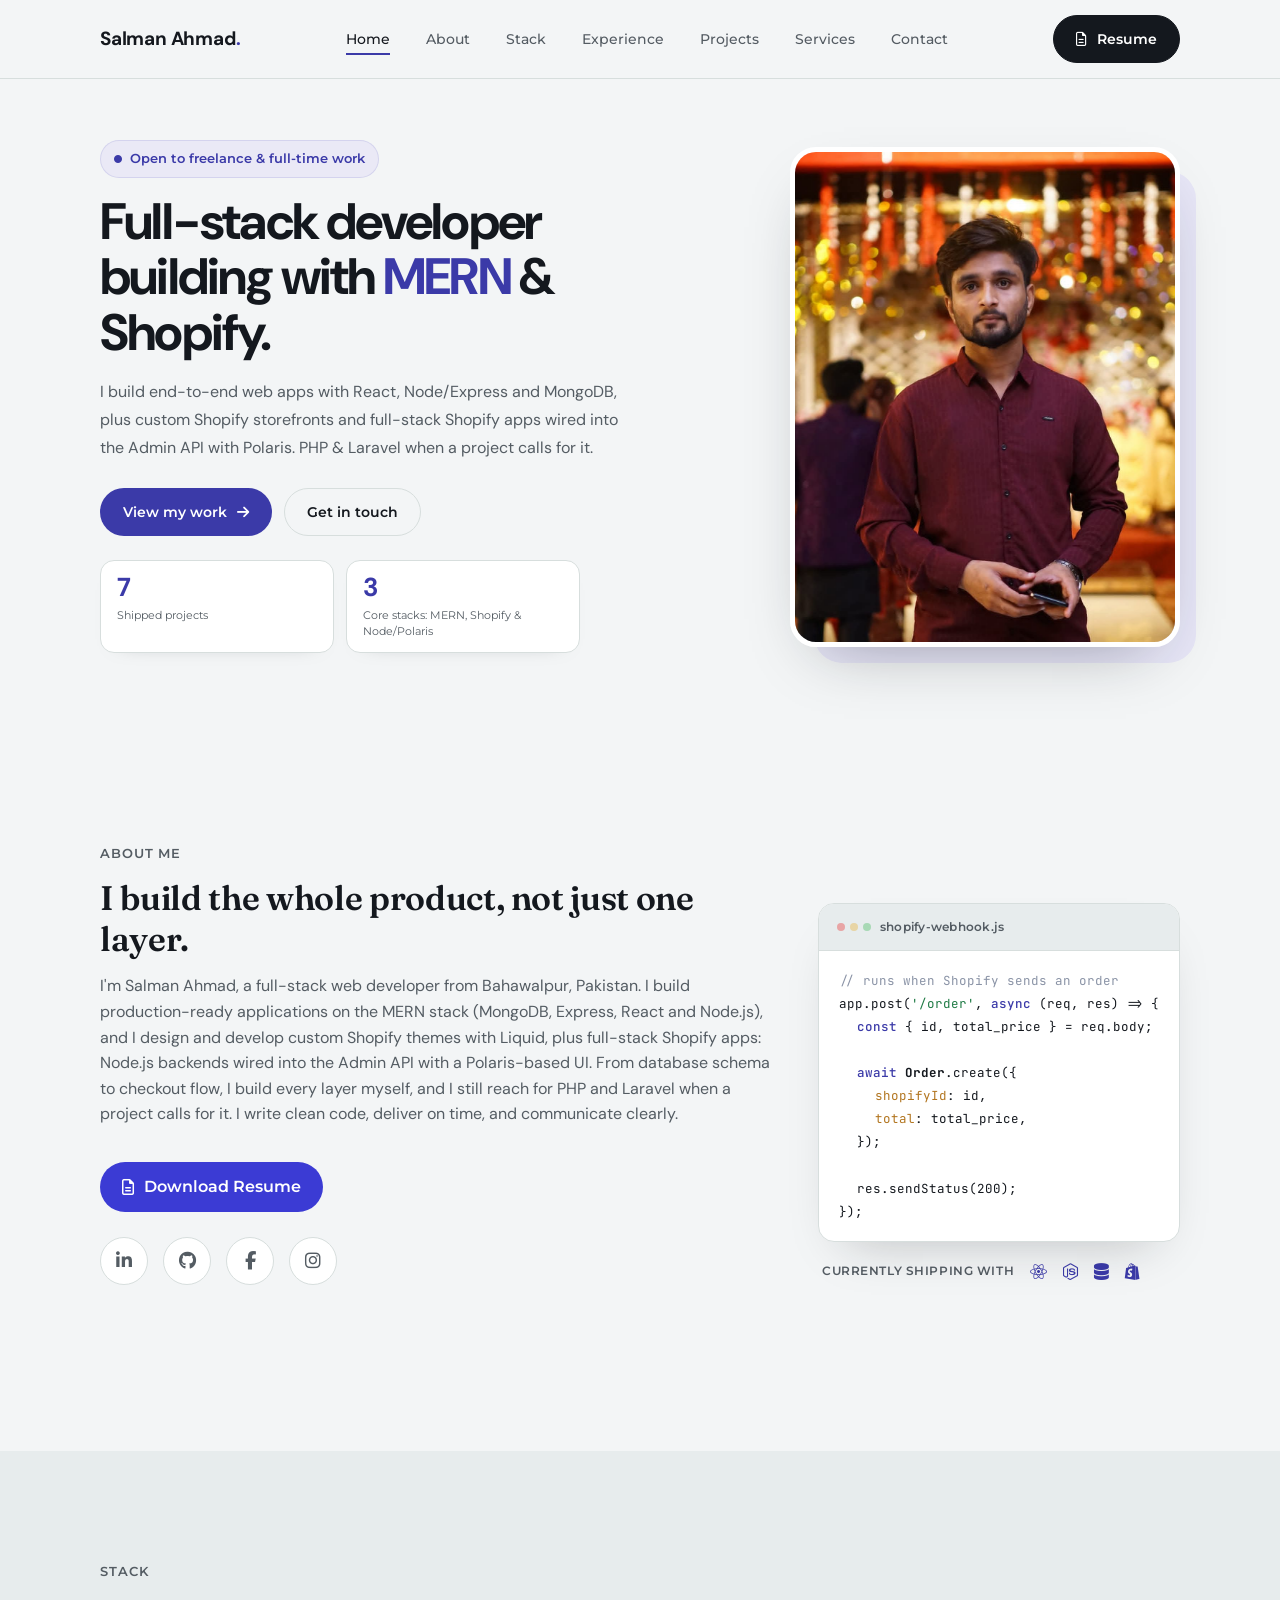
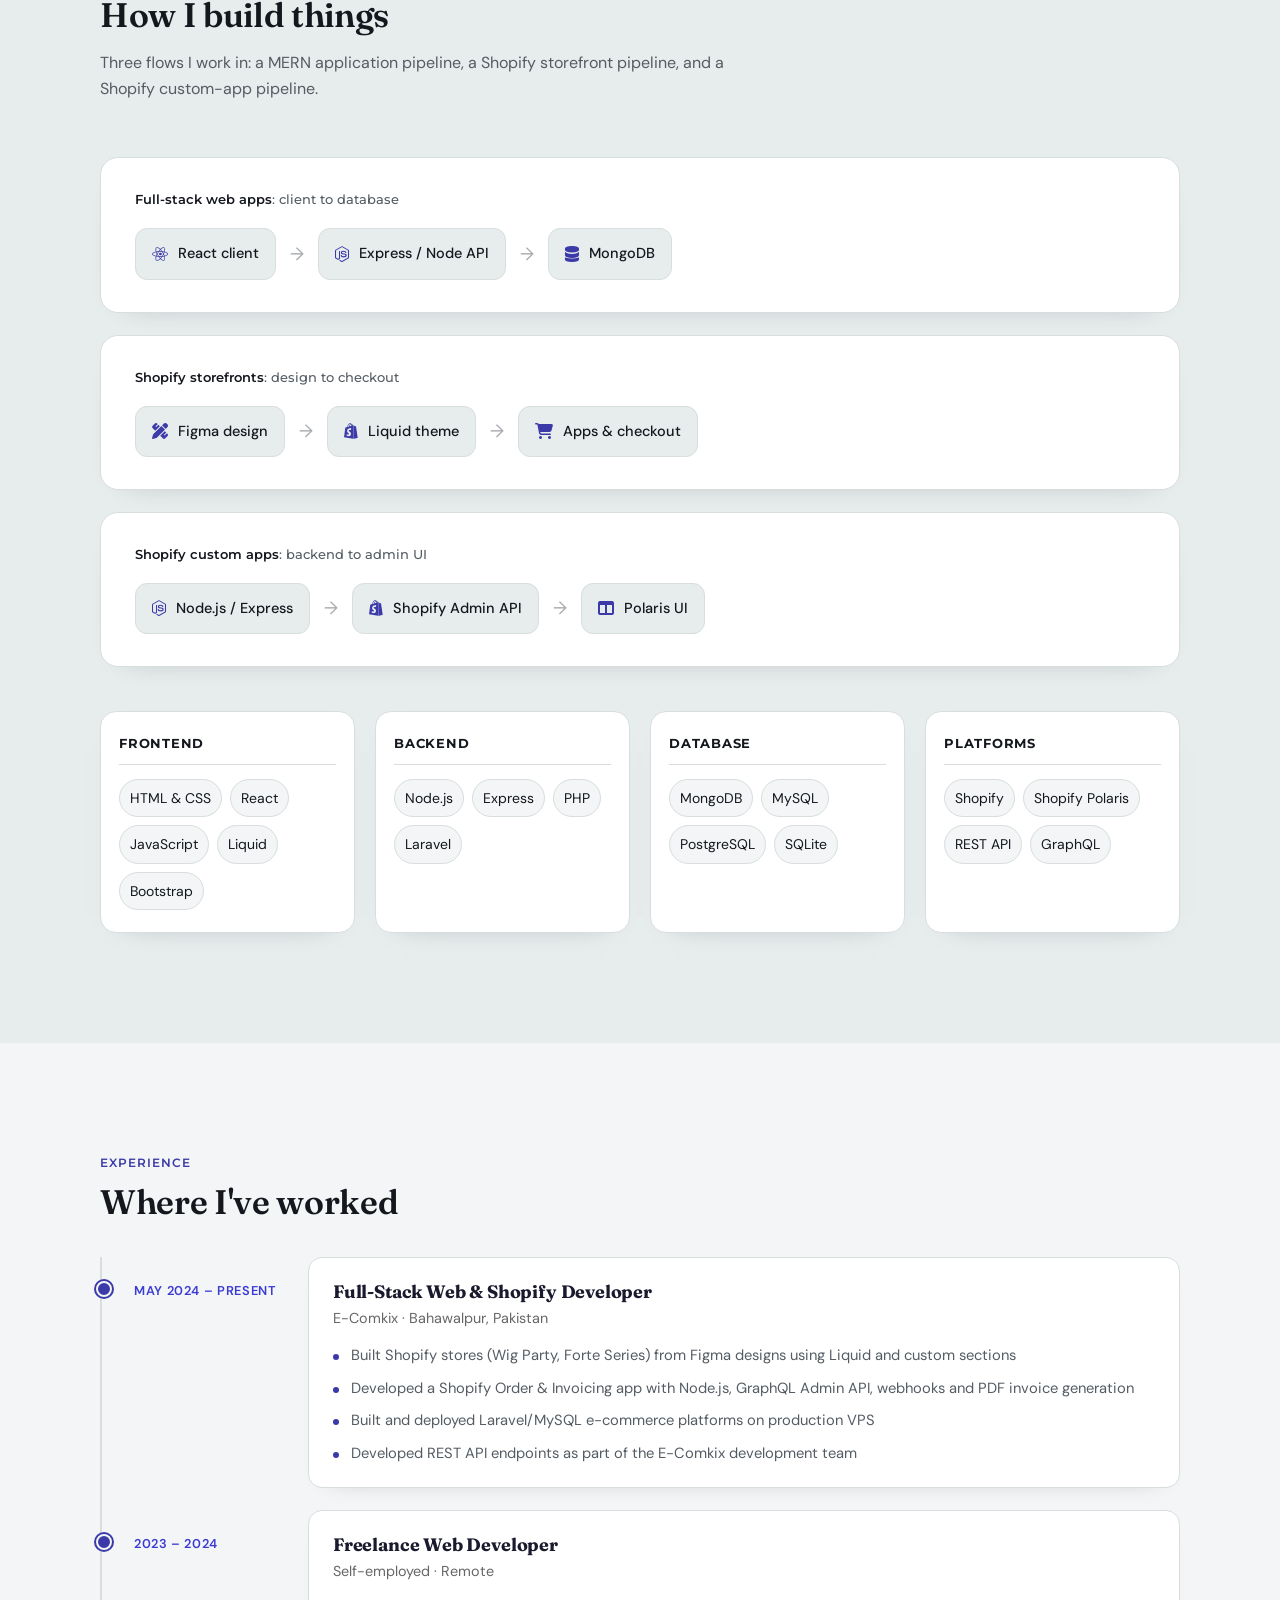
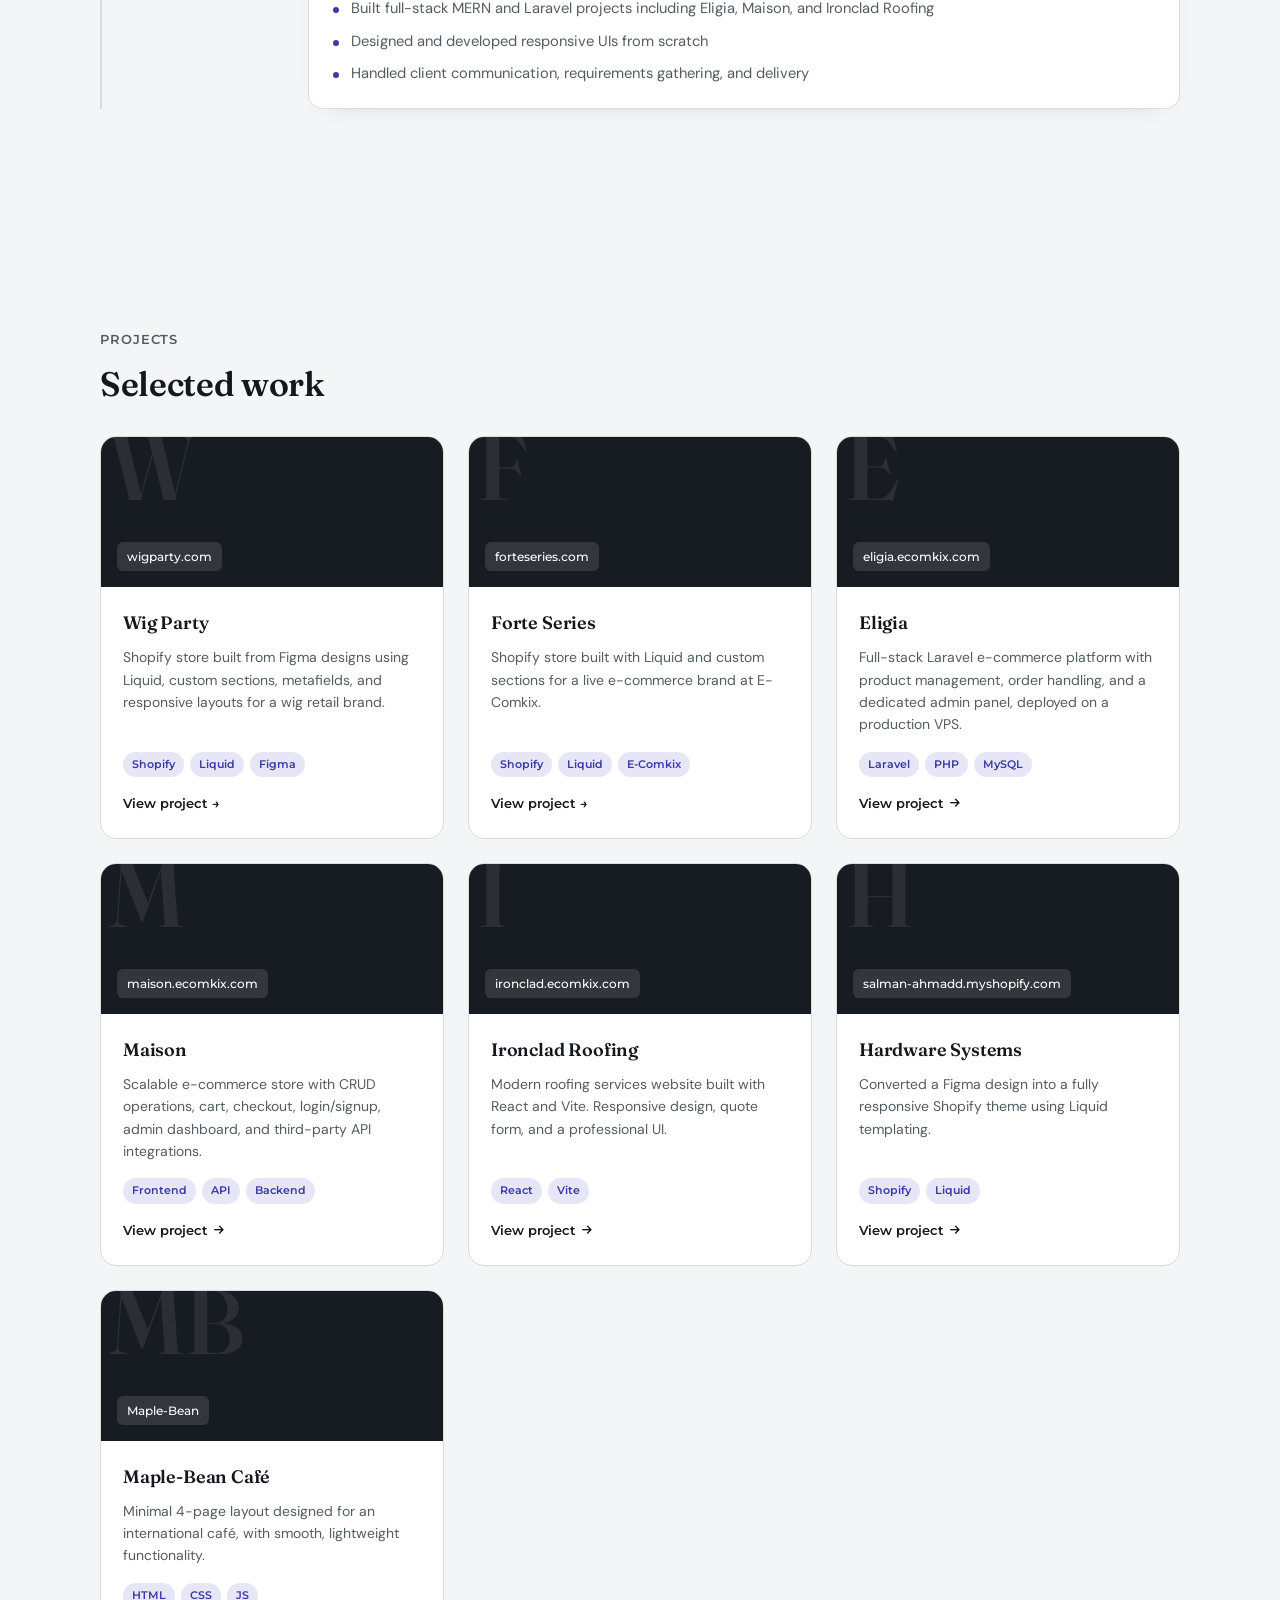
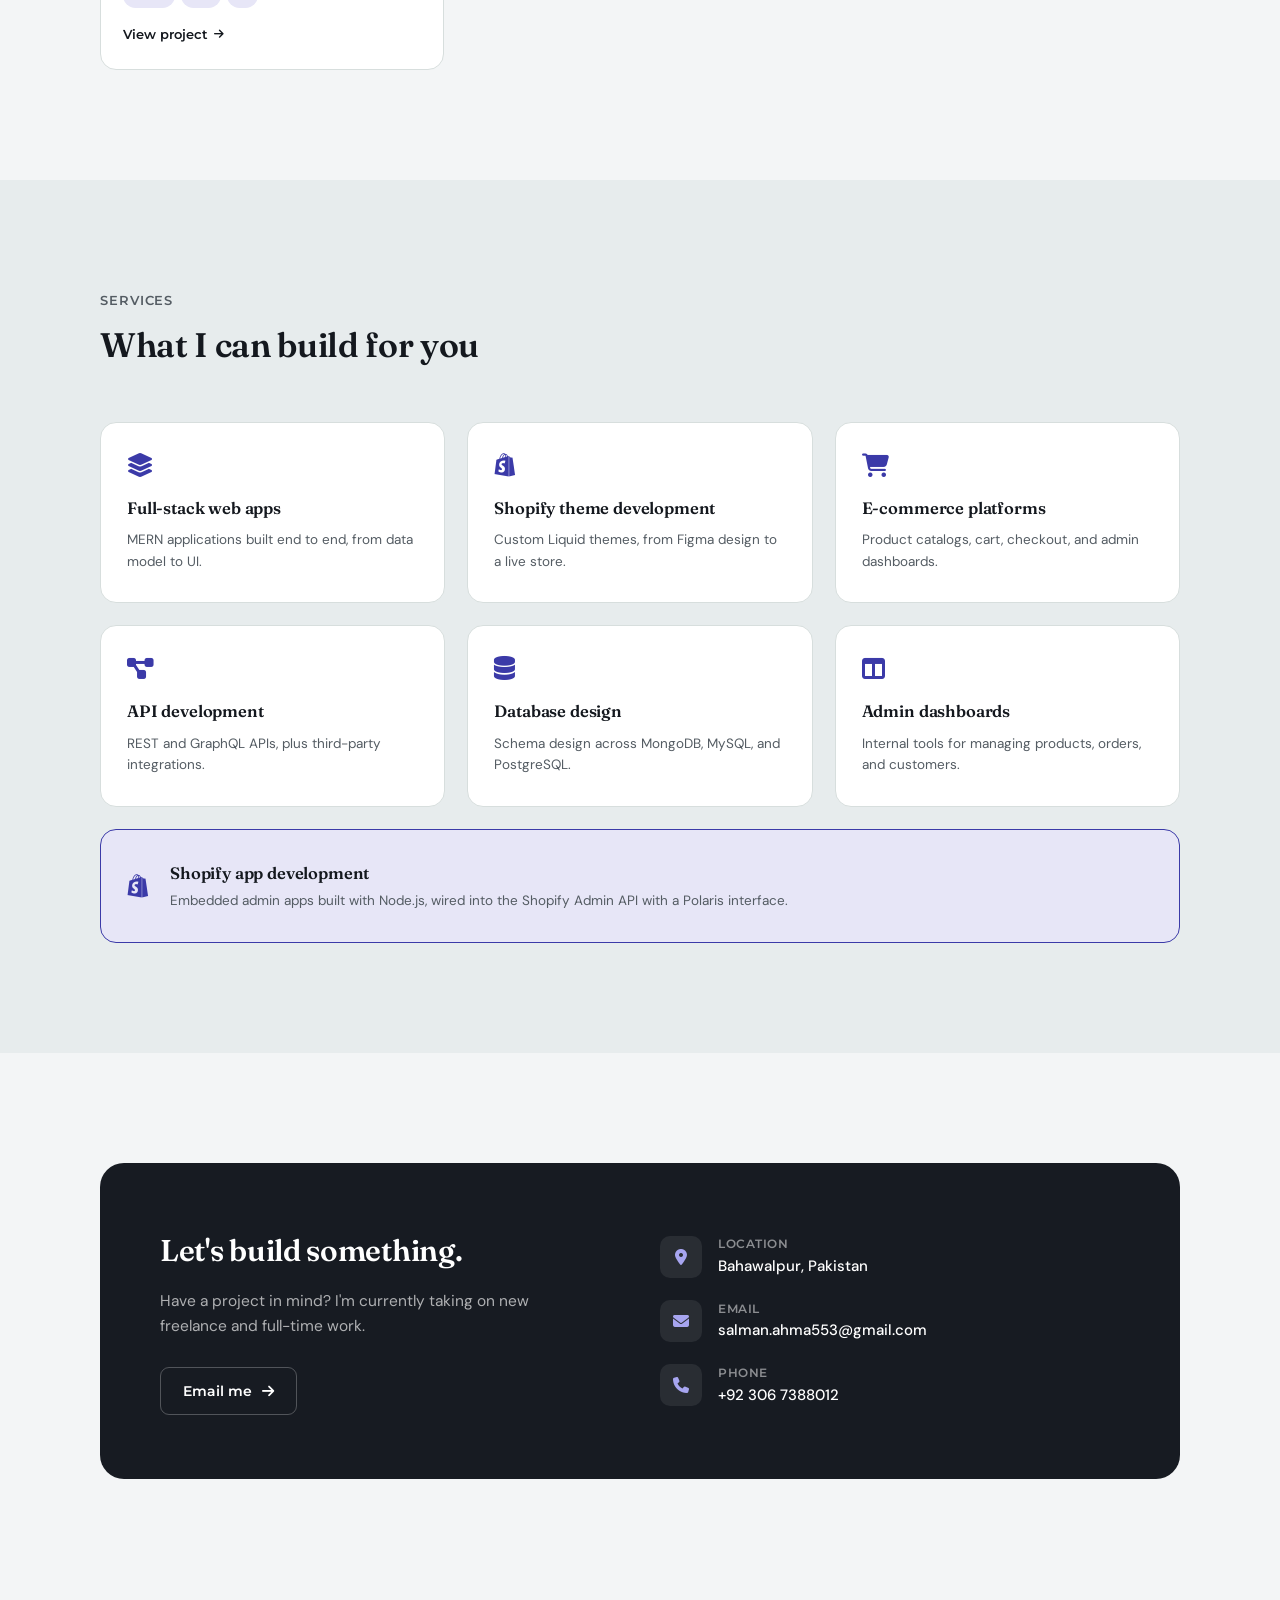
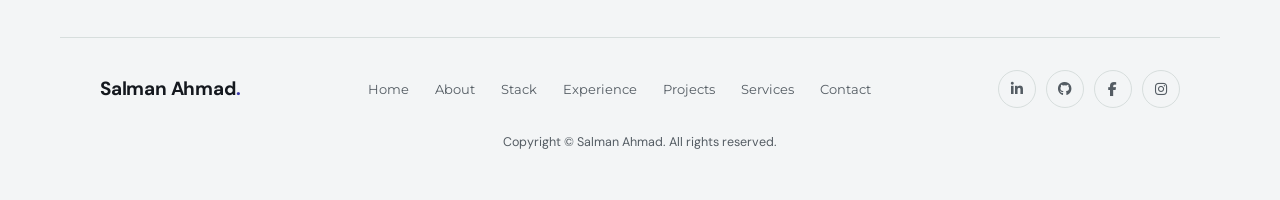
==== commit c9709d0c: "feat: refresh portfolio hero and mobile layouts Co-authored-by: Copilot <223556219+Copilot@users.nor" ====
--- a/index.html
+++ b/index.html
@@ -35,15 +35,15 @@
             <div class="navcta">
                 <a href="Salman Ahmad Cv.pdf" class="btn btn--dark"><i class="fa-regular fa-file-lines"></i>
                     <span class="btn-label">Resume</span></a>
-                <button class="burger" id="burger" aria-label="Toggle navigation menu"><i class="fa-solid fa-bars"></i></button>
+                <button class="burger" id="burger" aria-label="Toggle navigation menu" aria-expanded="false"><i class="fa-solid fa-bars"></i></button>
             </div>
         </nav>
     </header>
 
     <section class="hero wrap" id="home">
         <div class="hero-inner">
-            <div>
-                <div class="hero-status"><i class="fa-solid fa-circle"></i> Open to freelance &amp; full-time work</div>
+            <div class="hero-status"><i class="fa-solid fa-circle"></i> Open to freelance &amp; full-time work</div>
+            <div class="hero-copy">
                 <h1>Full-stack developer<br>building with <em>MERN</em> &amp;<br>Shopify.</h1>
                 <p class="lead">I build end-to-end web apps with React, Node/Express and MongoDB, plus custom Shopify
                     storefronts and full-stack Shopify apps wired into the Admin API with Polaris. PHP &amp; Laravel
@@ -54,7 +54,7 @@
                 </div>
                 <div class="hero-stats">
                     <div class="stat-card">
-                        <p>5</p>
+                        <p>7</p>
                         <p>Shipped projects</p>
                     </div>
                     <div class="stat-card">
@@ -65,7 +65,7 @@
             </div>
 
             <div class="hero-img">
-                <img src="ownimg.png" alt="Salman Ahmad" />
+                <img src="FB_IMG_1768382460910.jpg.jpeg" alt="Salman Ahmad" fetchpriority="high" />
             </div>
         </div>
 
@@ -499,23 +499,28 @@
         const burger = document.getElementById('burger');
         const navlinks = document.getElementById('navlinks');
         const burgerIcon = burger.querySelector('i');
-        burger.addEventListener('click', () => {
-            const isOpen = navlinks.classList.toggle('open');
+        const setNavOpen = isOpen => {
+            navlinks.classList.toggle('open', isOpen);
             burgerIcon.classList.toggle('fa-bars', !isOpen);
             burgerIcon.classList.toggle('fa-xmark', isOpen);
+            burger.setAttribute('aria-expanded', String(isOpen));
+        };
+        burger.addEventListener('click', () => {
+            setNavOpen(!navlinks.classList.contains('open'));
         });
-        navlinks.querySelectorAll('a').forEach(a => a.addEventListener('click', () => {
-            navlinks.classList.remove('open');
-            burgerIcon.classList.add('fa-bars');
-            burgerIcon.classList.remove('fa-xmark');
-        }));
+        navlinks.querySelectorAll('a').forEach(a => a.addEventListener('click', () => setNavOpen(false)));
 
         document.addEventListener('click', (e) => {
             const isOpen = navlinks.classList.contains('open');
             if (isOpen && !navlinks.contains(e.target) && !burger.contains(e.target)) {
-                navlinks.classList.remove('open');
-                burgerIcon.classList.add('fa-bars');
-                burgerIcon.classList.remove('fa-xmark');
+                setNavOpen(false);
+            }
+        });
+
+        document.addEventListener('keydown', e => {
+            if (e.key === 'Escape' && navlinks.classList.contains('open')) {
+                setNavOpen(false);
+                burger.focus();
             }
         });
 
--- a/style.css
+++ b/style.css
@@ -561,11 +561,12 @@
 
 /* ---------- STACK / ARCHITECTURE ---------- */
 .pipeline {
-    background: var(--paper);
+    background: #fff;
     border: 1px solid var(--line);
-    border-radius: 16px;
+    border-radius: 18px;
     padding: 32px 34px;
-    margin-bottom: 20px;
+    margin-bottom: 22px;
+    box-shadow: 0 12px 30px -28px rgba(20, 24, 30, .45);
 }
 
 .pipeline-label {
@@ -585,7 +586,7 @@
     display: flex;
     align-items: center;
     gap: 14px;
-    flex-wrap: wrap;
+    flex-wrap: nowrap;
 }
 
 .pnode {
@@ -594,8 +595,8 @@
     gap: 10px;
     background: var(--surface);
     border: 1px solid var(--line);
-    padding: 14px 18px;
-    border-radius: 10px;
+    padding: 13px 16px;
+    border-radius: 12px;
     font-size: 14.5px;
     font-weight: 500;
 }
@@ -618,21 +619,31 @@
     margin-top: 44px;
 }
 
+.skillcat {
+    min-width: 0;
+    padding: 22px 18px;
+    border: 1px solid var(--line);
+    border-radius: 16px;
+    background: #fff;
+    box-shadow: 0 12px 28px -28px rgba(20, 24, 30, .5);
+}
+
 .skillcat h4 {
     font-family: 'Montserrat', sans-serif;
     font-size: 12.5px;
     font-weight: 700;
-    color: var(--ink-soft);
+    color: var(--ink);
     text-transform: uppercase;
     letter-spacing: .06em;
     margin-bottom: 14px;
     padding-bottom: 10px;
-    border-bottom: 2px solid var(--ink);
+    border-bottom: 1px solid var(--line);
 }
 
 .skillcat ul {
     display: flex;
-    flex-direction: column;
+    flex-direction: row;
+    flex-wrap: wrap;
     gap: 8px;
 }
 
@@ -640,8 +651,8 @@
     font-size: 14px;
     color: var(--ink);
     background: var(--paper);
-    padding: 9px 12px;
-    border-radius: 8px;
+    padding: 7px 10px;
+    border-radius: 999px;
     border: 1px solid var(--line);
 }
 
@@ -1412,74 +1423,432 @@
 
 /* HERO IMAGE */
 .hero-img {
-  flex-shrink: 0;
-  width: 320px;
-  height: 400px;
+  grid-area: image;
+  position: relative;
+  isolation: isolate;
+  justify-self: end;
+  width: 100%;
+  max-width: 390px;
+  height: clamp(410px, 40vw, 500px);
 }
 
 .hero-inner {
-  display: flex;
-  flex-direction: row;
+  display: grid;
+  grid-template-columns: minmax(0, 1.15fr) minmax(300px, .85fr);
+  grid-template-areas:
+    "status image"
+    "copy image";
   align-items: center;
-  justify-content: space-between;
-  gap: 3rem;
+  gap: 16px clamp(36px, 6vw, 80px);
   width: 100%;
   grid-column: 1 / -1;
+}
+
+.hero-status {
+  grid-area: status;
+  justify-self: start;
+  margin-bottom: 0;
+  padding: 8px 13px;
+  border: 1px solid rgba(59, 58, 168, .12);
+  background: rgba(231, 230, 247, .78);
+}
+
+.hero-copy {
+  grid-area: copy;
+  max-width: 620px;
+}
+
+.hero-copy h1 {
+  margin-bottom: 18px;
+  font-size: clamp(2.6rem, 4vw, 3.8rem);
+  line-height: 1.08;
+  letter-spacing: -.035em;
+}
+
+.hero-copy p.lead {
+  max-width: 540px;
+  margin-bottom: 26px;
+  font-size: 16px;
+  line-height: 1.75;
+}
+
+.hero-copy .hero-btns {
+  gap: 12px;
+  margin-bottom: 24px;
+}
+
+.hero-copy .hero-stats {
+  display: grid;
+  grid-template-columns: repeat(2, minmax(0, 1fr));
+  gap: 12px;
+  max-width: 480px;
+}
+
+.hero-copy .stat-card {
+  min-width: 0;
+  padding: 12px 16px;
+  border-radius: 14px;
+  box-shadow: 0 8px 22px -22px rgba(20, 24, 30, .5);
+}
+
+.hero-copy .stat-card p:first-child {
+  color: var(--accent);
+  font-size: 26px;
+  line-height: 1.15;
+}
+
+.hero-copy .stat-card p:last-child {
+  margin-top: 5px;
+  font-size: 11px;
+  line-height: 1.45;
+}
+
+.hero-img::before {
+  content: '';
+  position: absolute;
+  inset: 24px -16px -16px 24px;
+  z-index: -1;
+  border-radius: 28px;
+  background: var(--accent-soft);
 }
 
 .hero-img img {
   width: 100%;
   height: 100%;
   object-fit: cover;
-  object-position: top center;
-  border-radius: 16px;
+  object-position: center 27%;
+  border: 5px solid #fff;
+  border-radius: 26px;
+  box-shadow: 0 26px 64px -32px rgba(20, 24, 30, .42);
 }
 
 @media (max-width: 768px) {
-  #home.hero .wrap,
+  #home.hero {
+    display: block;
+    padding: 104px 22px 52px;
+  }
+
   .hero-inner {
-    display: flex;
-    flex-direction: column;
+    display: grid;
+    grid-template-columns: minmax(0, 1fr);
+    grid-template-areas:
+      "status"
+      "image"
+      "copy";
     align-items: center;
-    gap: 1.5rem;
-    padding: 2rem 1rem;
+    gap: 16px;
+  }
+
+  .hero-status {
+    justify-self: center;
+    margin: 0;
+    font-size: 11px;
+    text-align: center;
   }
 
   .hero-img {
-    width: 180px;
-    height: 220px;
-    order: -1;
+    justify-self: center;
+    width: min(100%, 258px);
+    height: 300px;
+    margin: 4px 0 8px;
+  }
+
+  .hero-img::before {
+    inset: 16px -10px -10px 16px;
   }
 
   .hero-img img {
     width: 100%;
     height: 100%;
     object-fit: cover;
-    object-position: top center;
-    border-radius: 12px;
-  }
-
-  .hero-text,
-  #home.hero .section-head {
+    object-position: center 25%;
+    border-radius: 22px;
+  }
+
+  .hero-copy {
     text-align: center;
     width: 100%;
   }
 
-  .hero-text h1,
-  #home.hero h1 {
-    font-size: 1.8rem;
-    line-height: 1.3;
-  }
-
-  .hero-text p,
-  #home.hero p {
-    font-size: 0.95rem;
-  }
-
-  .hero-btns,
-  #home.hero .btns {
+  .hero-copy h1 {
+    margin-bottom: 14px;
+    font-size: clamp(2rem, 8vw, 2.5rem);
+    line-height: 1.12;
+  }
+
+  .hero-copy p.lead {
+    margin: 0 auto 20px;
+    font-size: 14px;
+    line-height: 1.7;
+  }
+
+  .hero-copy .hero-btns {
+    display: grid;
+    grid-template-columns: repeat(2, minmax(0, 1fr));
     justify-content: center;
+    gap: 10px;
+    margin-bottom: 20px;
+  }
+
+  .hero-copy .hero-btns .btn {
+    min-height: 46px;
+    padding: 11px 9px;
+    font-size: 12px;
+    white-space: nowrap;
+  }
+
+  .hero-copy .hero-stats {
+    width: 100%;
+    gap: 10px;
+    text-align: left;
+  }
+
+  .hero-copy .stat-card {
+    padding: 11px 12px;
+  }
+
+  .hero-copy .stat-card p:first-child {
+    font-size: 23px;
+  }
+
+  .hero-copy .stat-card p:last-child {
+    font-size: 10.5px;
+  }
+
+  .about-actions {
+    flex-direction: row;
+    align-items: center;
     flex-wrap: wrap;
+    gap: 14px;
+  }
+
+  .A-btn {
+    min-height: 44px;
+    justify-content: center;
+    padding: 10px 16px;
+    border-radius: 999px;
+  }
+
+  .about-socials {
+    gap: 9px;
+  }
+
+  .about-socials a {
+    width: 40px;
+    height: 40px;
+    font-size: 15px;
+  }
+
+  .skillgrid {
+    grid-template-columns: repeat(2, minmax(0, 1fr));
+    gap: 12px;
+    margin-top: 28px;
+  }
+
+  .skillcat {
+    min-width: 0;
+    padding: 16px 13px;
+    border: 1px solid var(--line);
+    border-radius: 15px;
+    background: #fff;
+    box-shadow: 0 10px 28px -26px rgba(20, 24, 30, .4);
+  }
+
+  .skillcat h4 {
+    margin-bottom: 12px;
+    padding-bottom: 9px;
+    border-bottom: 1px solid var(--line);
+    color: var(--ink);
+    font-size: 11px;
+  }
+
+  .skillcat ul {
+    flex-direction: row;
+    flex-wrap: wrap;
+    gap: 6px;
+  }
+
+  .skillcat li {
+    max-width: 100%;
+    padding: 6px 8px;
+    border-radius: 999px;
+    font-size: 11px;
+    line-height: 1.35;
+  }
+
+  .pipeline {
+    max-height: none;
+    padding: 20px 16px 16px;
+    border-radius: 15px;
+    box-shadow: 0 10px 28px -26px rgba(20, 24, 30, .42);
+  }
+
+  .pipeline-label {
+    margin-bottom: 13px;
+    font-size: 11.5px;
+    line-height: 1.5;
+  }
+
+  .pipeline-row {
+    gap: 8px;
+    padding-bottom: 8px;
+    scrollbar-color: var(--accent) transparent;
+    scrollbar-width: thin;
+  }
+
+  .pipeline-row::-webkit-scrollbar {
+    height: 3px;
+  }
+
+  .pipeline-row::-webkit-scrollbar-thumb {
+    border-radius: 999px;
+    background: var(--accent);
+  }
+
+  .pnode {
+    min-width: 0;
+    padding: 11px 12px;
+    border-radius: 11px;
+    font-size: 12px;
+  }
+
+  .parrow {
+    color: var(--accent);
+    font-size: 15px;
+  }
+}
+
+@media (min-width: 769px) and (max-width: 960px) {
+  #home.hero {
+    padding-top: 120px;
+    padding-bottom: 72px;
+  }
+
+  .hero-inner {
+    grid-template-columns: minmax(0, 1.1fr) minmax(270px, .9fr);
+    gap: 16px 36px;
+  }
+
+  .hero-img {
+    max-width: 320px;
+    height: 410px;
+  }
+
+  .hero-copy h1 {
+    font-size: clamp(2.4rem, 4vw, 3rem);
+  }
+}
+
+@media (max-width: 960px) {
+  .nav {
+    height: 72px;
+    padding: 0 20px;
+  }
+
+  .burger {
+    display: grid;
+    width: 46px;
+    height: 46px;
+    place-items: center;
+    border: 1px solid var(--line);
+    border-radius: 14px;
+    background: #fff;
+    color: var(--ink);
+    font-size: 18px;
+    transition: color .2s, background .2s, border-color .2s, transform .2s;
+  }
+
+  .burger:hover,
+  .burger[aria-expanded="true"] {
+    border-color: var(--accent);
+    background: var(--accent);
+    color: #fff;
+  }
+
+  .burger:focus-visible,
+  .navlinks a:focus-visible {
+    outline: 3px solid rgba(59, 58, 168, .3);
+    outline-offset: 3px;
+  }
+
+  .navlinks {
+    top: 82px;
+    right: 16px;
+    left: auto;
+    width: min(340px, calc(100vw - 32px));
+    max-height: calc(100vh - 98px);
+    max-height: calc(100dvh - 98px);
+    gap: 4px;
+    padding: 12px;
+    overflow-y: auto;
+    border: 1px solid var(--line);
+    border-radius: 20px;
+    background: rgba(255, 255, 255, .98);
+    box-shadow: 0 24px 60px -28px rgba(20, 24, 30, .38);
+    backdrop-filter: blur(16px);
+  }
+
+  .navlinks a {
+    min-height: 44px;
+    padding: 11px 12px;
+    border-radius: 12px;
+    font-size: 13px;
+    font-weight: 600;
+  }
+
+  .navlinks a i {
+    color: var(--accent);
+  }
+
+  .navlinks a.active {
+    background: var(--accent-soft);
+    color: var(--accent);
+  }
+
+  .navlinks-resume {
+    margin-top: 6px;
+    padding-top: 8px;
+    border-top: 1px solid var(--line);
+  }
+
+  .navlinks-resume a {
+    background: var(--ink);
+    color: #fff;
+  }
+
+  .navlinks-resume a i {
+    color: #fff;
+  }
+}
+
+@media (max-width: 480px) {
+  #home.hero {
+    padding: 96px 18px 44px;
+  }
+
+  .hero-img {
+    width: min(100%, 238px);
+    height: 278px;
+  }
+
+  .hero-copy h1 {
+    font-size: clamp(1.9rem, 8vw, 2.2rem);
+  }
+
+  .hero-copy .hero-btns .btn {
+    font-size: 11.5px;
+  }
+
+  .A-btn {
+    width: 100%;
+  }
+
+  .skillgrid {
+    gap: 10px;
+  }
+
+  .skillcat {
+    padding: 14px 10px;
   }
 }
 
@@ -1551,4 +1920,284 @@
   .exp-timeline {
     padding-left: 1.2rem;
   }
+}
+
+/* EXPERIENCE + PROJECTS POLISH */
+#experience .section-label {
+  margin-bottom: 10px;
+  font-family: 'Montserrat', sans-serif;
+  font-size: 12px;
+  font-weight: 600;
+  letter-spacing: 0.08em;
+  color: var(--accent);
+}
+
+#experience .section-title {
+  margin-bottom: 34px;
+  font-size: 34px;
+  line-height: 1.2;
+}
+
+#experience .exp-timeline {
+  gap: 22px;
+  margin-top: 0;
+  padding-left: 2rem;
+  border-color: var(--line);
+}
+
+#experience .exp-item {
+  display: grid;
+  grid-template-columns: 150px minmax(0, 1fr);
+  align-items: start;
+  gap: 24px;
+}
+
+#experience .exp-item::before {
+  left: calc(-2rem - 6px);
+  top: 24px;
+  background: var(--accent);
+  border-color: var(--paper);
+  box-shadow: 0 0 0 2px var(--accent);
+}
+
+#experience .exp-left {
+  padding-top: 20px;
+}
+
+#experience .exp-dot {
+  display: none;
+}
+
+#experience .exp-right {
+  min-width: 0;
+  padding: 22px 24px;
+  border: 1px solid var(--line);
+  border-radius: 14px;
+  background: #fff;
+  box-shadow: 0 10px 24px -24px rgba(20, 24, 30, .45);
+}
+
+#experience .exp-role {
+  margin: 0 0 4px;
+  font-size: 18px;
+  line-height: 1.35;
+}
+
+#experience .exp-company {
+  display: block;
+  line-height: 1.5;
+}
+
+#experience .exp-list {
+  margin-top: 14px;
+  padding: 0;
+  gap: 9px;
+  list-style: none;
+}
+
+#experience .exp-list li {
+  position: relative;
+  padding-left: 18px;
+  color: var(--ink-soft);
+}
+
+#experience .exp-list li::before {
+  content: '';
+  position: absolute;
+  top: .68em;
+  left: 0;
+  width: 6px;
+  height: 6px;
+  border-radius: 50%;
+  background: var(--accent);
+}
+
+#projects .section-head {
+  margin-bottom: 32px;
+}
+
+#projects .pgrid {
+  grid-template-columns: repeat(3, minmax(0, 1fr));
+  align-items: stretch;
+  gap: 24px;
+}
+
+#projects .pcard {
+  display: flex;
+  min-width: 0;
+  height: 100%;
+  flex-direction: column;
+}
+
+#projects .pthumb,
+#projects .pcard-img {
+  position: relative;
+  display: flex;
+  flex: 0 0 150px;
+  height: 150px;
+  align-items: flex-end;
+  overflow: hidden;
+  padding: 16px;
+  background: var(--dark);
+}
+
+#projects .pcard-letter {
+  position: absolute;
+  top: -16px;
+  left: 8px;
+  color: rgba(255, 255, 255, .09);
+  font-family: 'Fraunces', serif;
+  font-size: 92px;
+  font-weight: 600;
+  line-height: 1;
+  pointer-events: none;
+}
+
+#projects .url-tag,
+#projects .pcard-url {
+  position: relative;
+  padding: 5px 10px;
+  border-radius: 6px;
+  background: rgba(255, 255, 255, .12);
+  color: #fff;
+  font-family: 'Montserrat', sans-serif;
+  font-size: 12px;
+  font-weight: 500;
+}
+
+#projects .pbody,
+#projects .pcard-body {
+  display: flex;
+  flex: 1;
+  flex-direction: column;
+  align-items: flex-start;
+  padding: 22px 22px 24px;
+}
+
+#projects .pbody h3,
+#projects .pcard-body h3 {
+  margin-bottom: 8px;
+  font-size: 18px;
+}
+
+#projects .pbody p,
+#projects .pcard-body p {
+  flex: 1;
+  min-height: 0;
+  margin-bottom: 16px;
+  color: var(--ink-soft);
+  font-size: 14px;
+  line-height: 1.6;
+}
+
+#projects .ptags,
+#projects .pcard-tags {
+  display: flex;
+  flex-wrap: wrap;
+  gap: 6px;
+  margin-bottom: 16px;
+}
+
+#projects .ptag,
+#projects .pcard-tags span {
+  padding: 4px 9px;
+  border-radius: 20px;
+  background: var(--accent-soft);
+  color: var(--accent);
+  font-family: 'Montserrat', sans-serif;
+  font-size: 11px;
+  font-weight: 600;
+}
+
+#projects .plink,
+#projects .pcard-link {
+  display: inline-flex;
+  align-items: center;
+  gap: 6px;
+  margin-top: auto;
+  color: var(--ink);
+  font-family: 'Montserrat', sans-serif;
+  font-size: 13px;
+  font-weight: 600;
+  text-decoration: none;
+}
+
+#projects .plink i {
+  font-size: 11px;
+  transition: transform .2s;
+}
+
+#projects .pcard-link:hover,
+#projects .plink:hover {
+  color: var(--accent);
+}
+
+#projects .pcard:hover .plink i {
+  transform: translateX(4px);
+}
+
+@media (max-width: 960px) {
+  #projects .pgrid {
+    grid-template-columns: repeat(2, minmax(0, 1fr));
+    gap: 18px;
+  }
+}
+
+@media (max-width: 768px) {
+  #experience .section-title {
+    margin-bottom: 24px;
+    font-size: 28px;
+  }
+
+  #experience .exp-timeline {
+    gap: 18px;
+    padding-left: 1.2rem;
+  }
+
+  #experience .exp-item {
+    grid-template-columns: minmax(0, 1fr);
+    gap: 8px;
+  }
+
+  #experience .exp-item::before {
+    left: calc(-1.2rem - 6px);
+    top: 8px;
+  }
+
+  #experience .exp-left {
+    padding: 0;
+  }
+
+  #experience .exp-right {
+    padding: 18px;
+  }
+
+  #experience .exp-role {
+    font-size: 17px;
+  }
+
+  #experience .exp-list {
+    gap: 8px;
+  }
+
+  #projects .section-head {
+    margin-bottom: 24px;
+  }
+
+  #projects .pgrid {
+    gap: 16px;
+  }
+
+  #projects .pcard {
+    height: auto;
+    flex-basis: 80vw;
+    min-width: min(280px, calc(100vw - 48px));
+  }
+}
+
+@media (max-width: 480px) {
+  #projects .pcard-body,
+  #projects .pbody {
+    padding: 18px;
+  }
 }
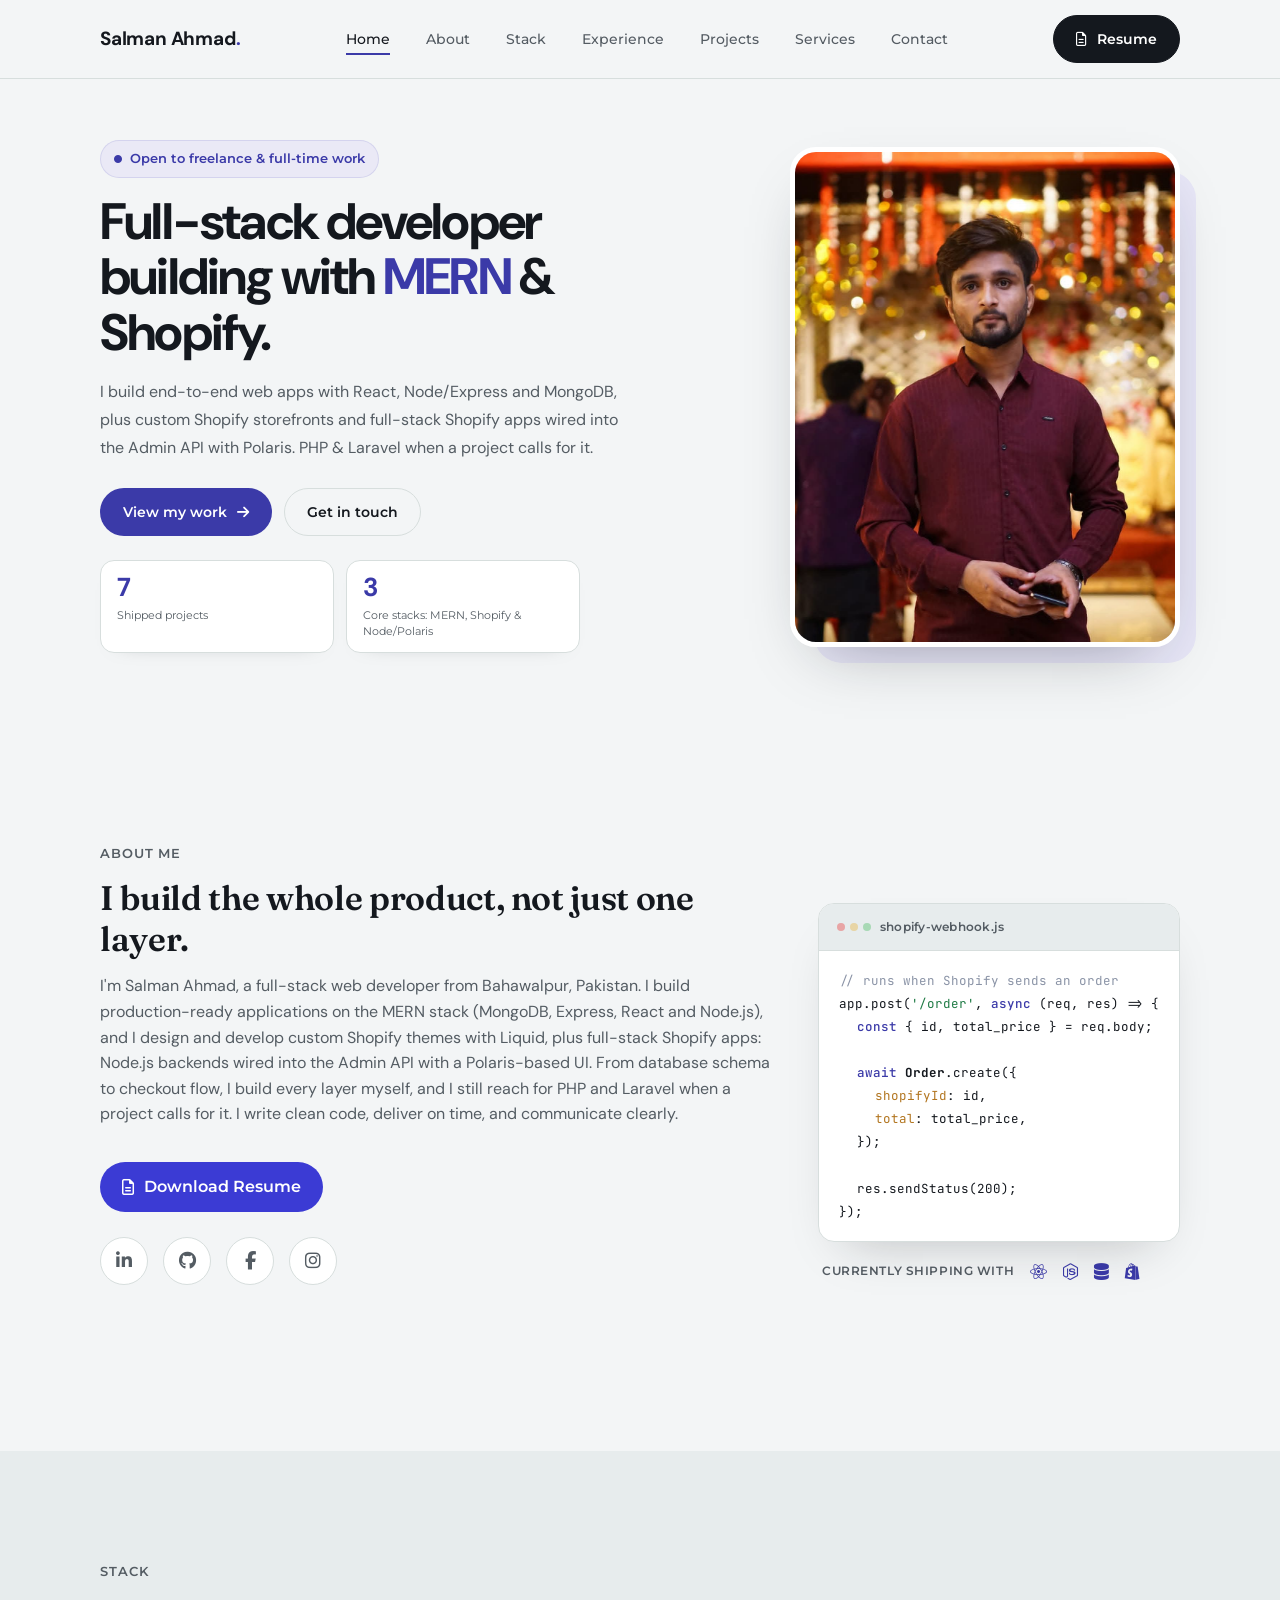
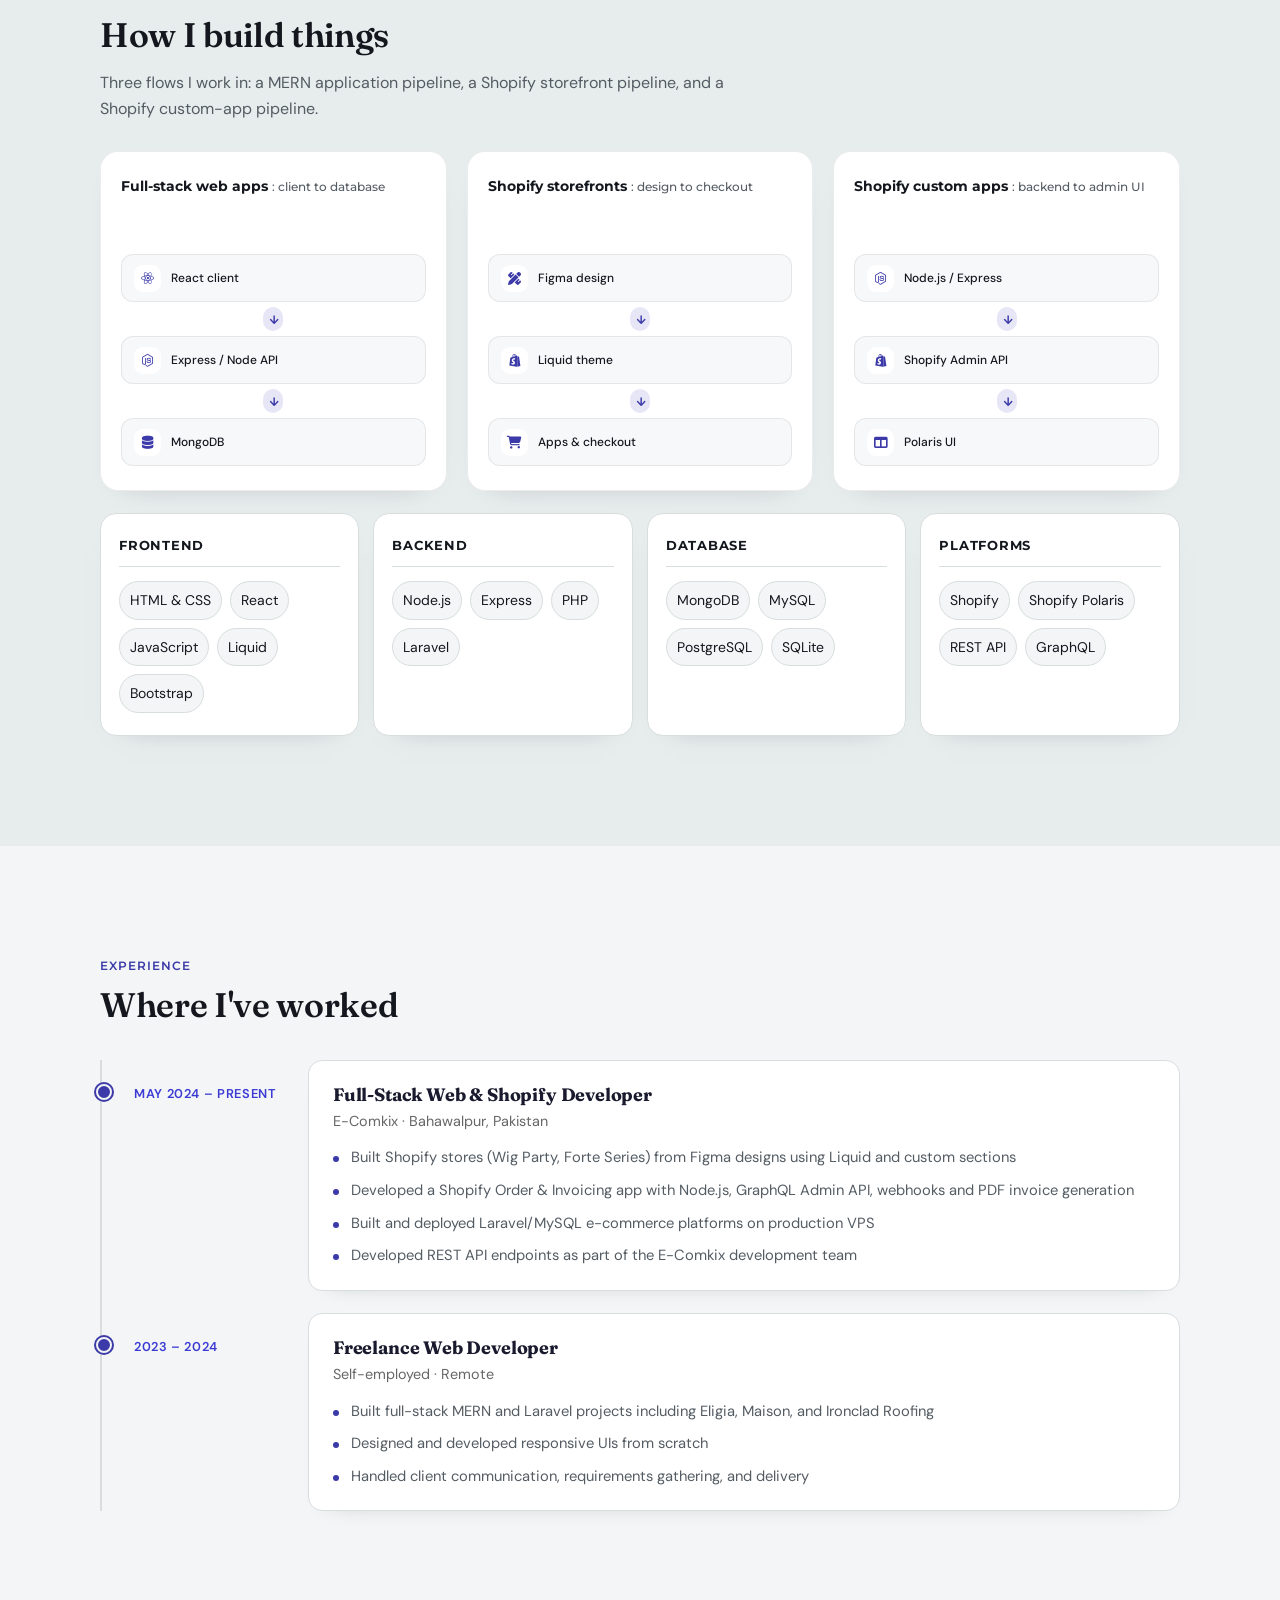
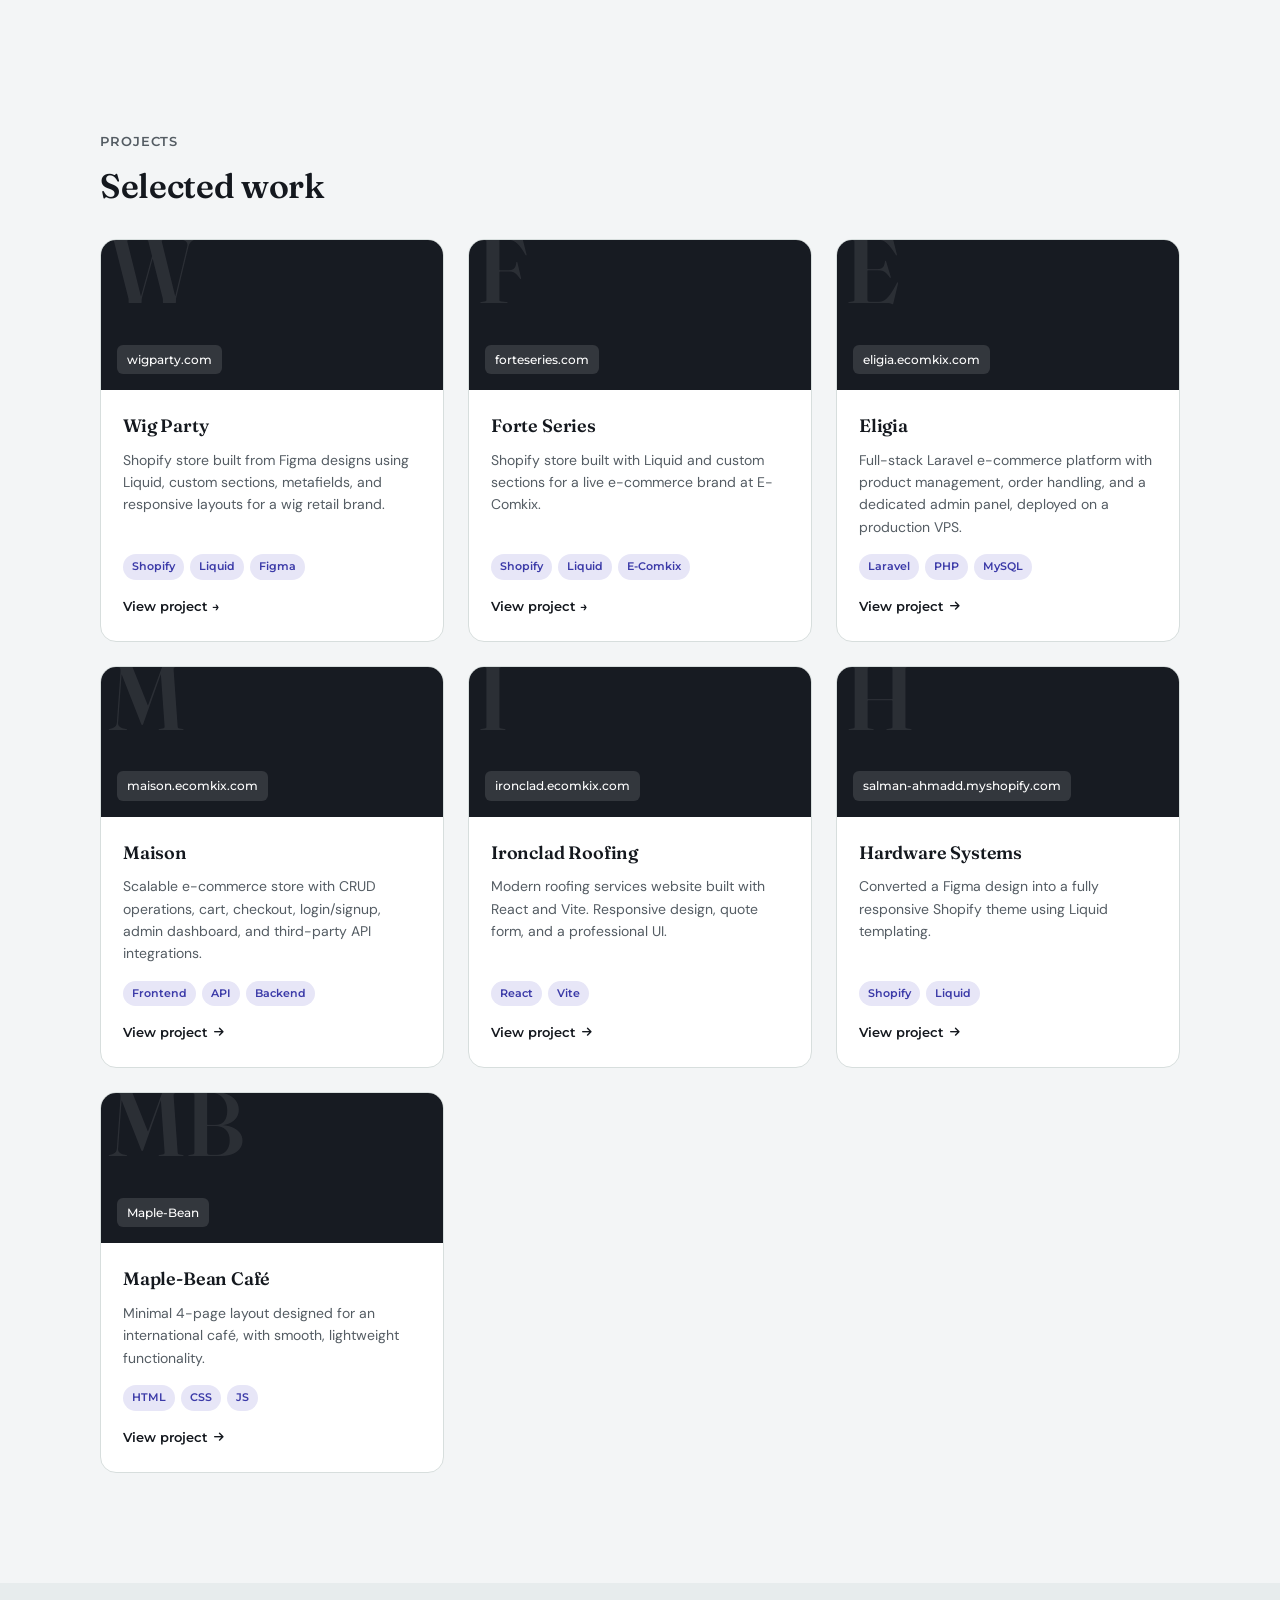
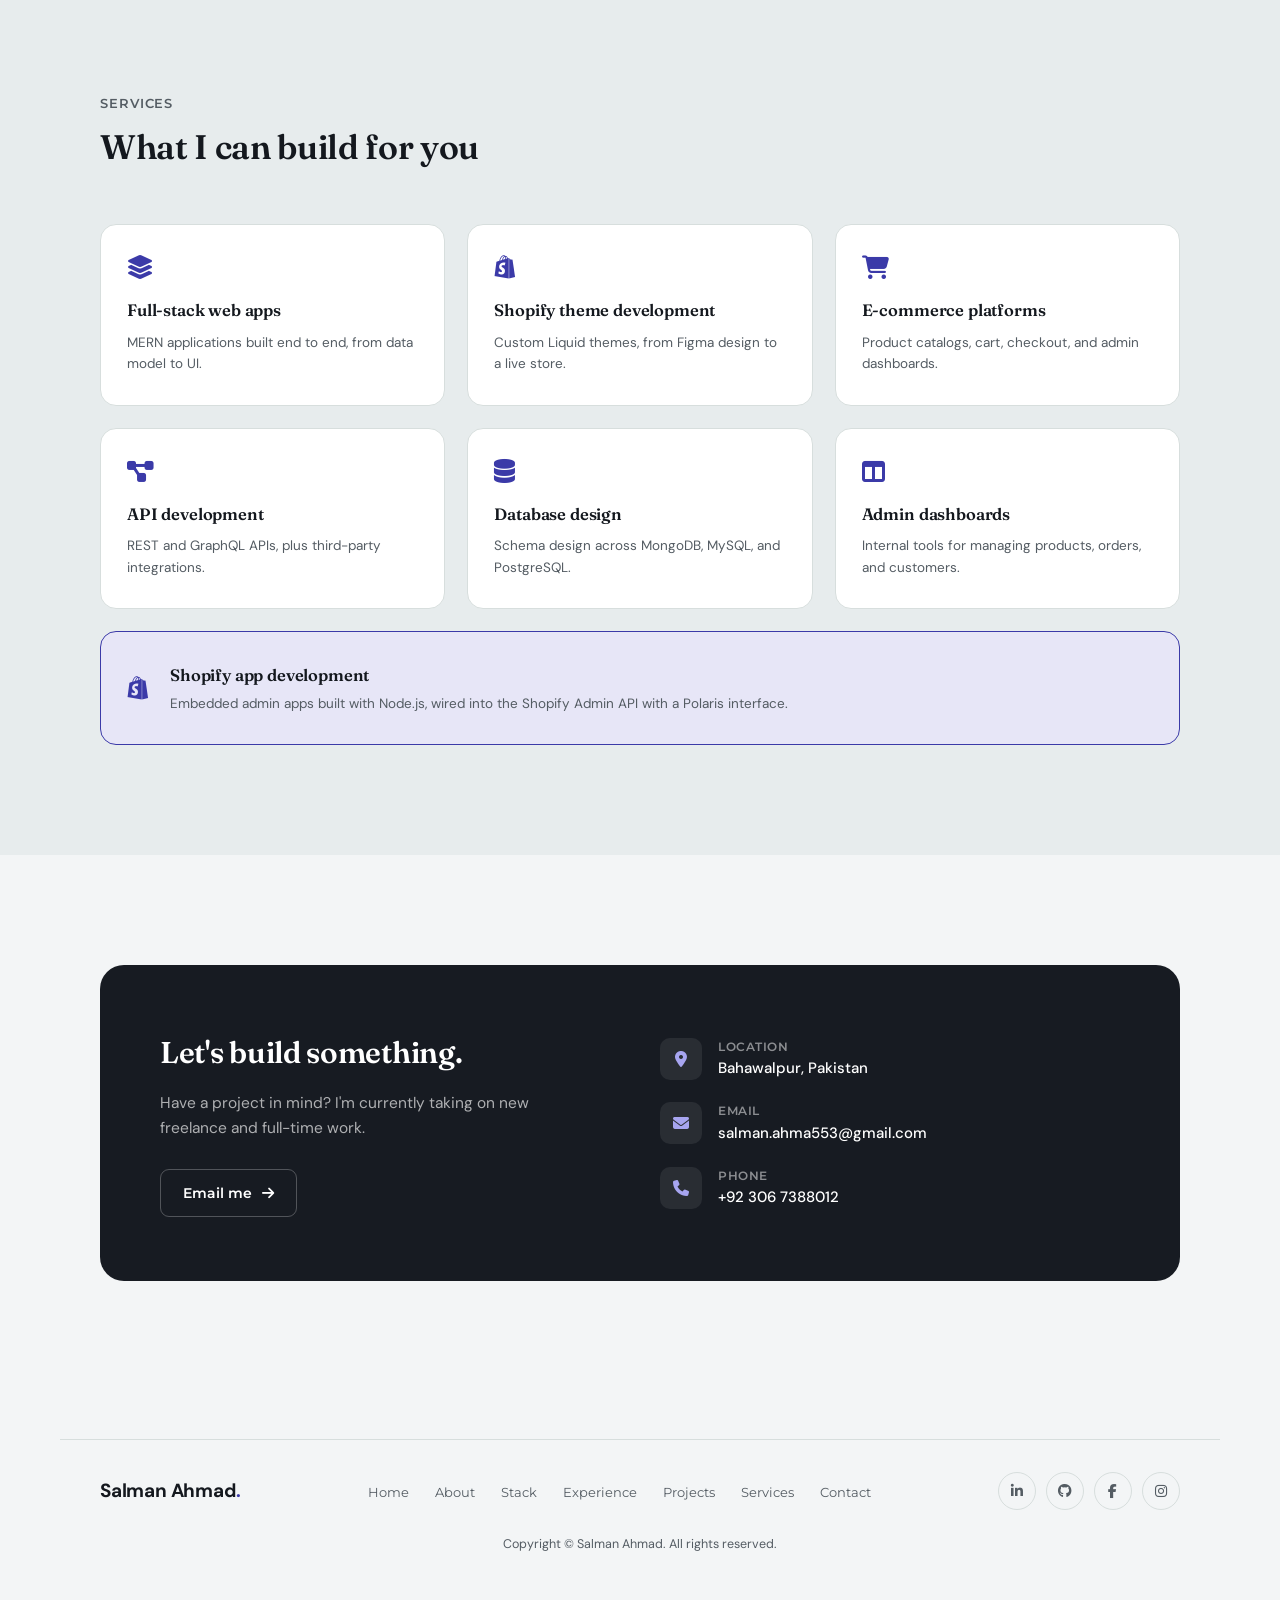
==== commit da4818ce: "fix: make Wig Party and Forte Series thumbnails clickable Co-authored-by: Copilot <223556219+Copilot" ====
--- a/index.html
+++ b/index.html
@@ -282,10 +282,10 @@
             <div class="pgrid">
 
                 <div class="pcard">
-                  <div class="pcard-img">
+                  <a href="https://wigparty.com" target="_blank" rel="noopener noreferrer" class="pcard-img">
                     <span class="pcard-letter">W</span>
                     <span class="pcard-url">wigparty.com</span>
-                  </div>
+                  </a>
                   <div class="pcard-body">
                     <h3>Wig Party</h3>
                     <p>Shopify store built from Figma designs using Liquid, custom sections, metafields, and responsive layouts for a wig retail brand.</p>
@@ -297,10 +297,10 @@
                 </div>
 
                 <div class="pcard">
-                  <div class="pcard-img">
+                  <a href="https://forteseries.com" target="_blank" rel="noopener noreferrer" class="pcard-img">
                     <span class="pcard-letter">F</span>
                     <span class="pcard-url">forteseries.com</span>
-                  </div>
+                  </a>
                   <div class="pcard-body">
                     <h3>Forte Series</h3>
                     <p>Shopify store built with Liquid and custom sections for a live e-commerce brand at E-Comkix.</p>
--- a/style.css
+++ b/style.css
@@ -2200,4 +2200,155 @@
   #projects .pbody {
     padding: 18px;
   }
+}
+
+#stack .wrap {
+  display: grid;
+  grid-template-columns: repeat(3, minmax(0, 1fr));
+  align-items: stretch;
+  gap: 20px;
+}
+
+#stack .eyebrow,
+#stack .section-head,
+#stack .skillgrid {
+  grid-column: 1 / -1;
+}
+
+#stack .section-head {
+  max-width: 680px;
+  margin-bottom: 10px;
+}
+
+#stack .pipeline {
+  height: 100%;
+  margin: 0;
+  padding: 24px 20px;
+  border-color: rgba(20, 24, 30, .08);
+  background: #fff;
+  box-shadow: 0 12px 30px -26px rgba(20, 24, 30, .38);
+  transition: transform .2s ease, box-shadow .2s ease;
+}
+
+#stack .pipeline:hover {
+  transform: translateY(-3px);
+  box-shadow: 0 18px 34px -26px rgba(20, 24, 30, .42);
+}
+
+#stack .pipeline-label {
+  min-height: 62px;
+  margin-bottom: 16px;
+  font-size: 12px;
+  line-height: 1.55;
+}
+
+#stack .pipeline-label b {
+  display: inline;
+  margin-right: 4px;
+  color: var(--ink);
+  font-size: 14px;
+  font-weight: 700;
+}
+
+#stack .pipeline-row {
+  flex-direction: column;
+  align-items: stretch;
+  gap: 7px;
+  overflow: visible;
+}
+
+#stack .pnode {
+  width: 100%;
+  min-height: 48px;
+  padding: 9px 12px;
+  border-color: rgba(20, 24, 30, .08);
+  border-radius: 12px;
+  background: #f7f8fa;
+  font-size: 12px;
+  line-height: 1.4;
+}
+
+#stack .pnode i {
+  display: grid;
+  width: 27px;
+  height: 27px;
+  flex: 0 0 27px;
+  place-items: center;
+  border-radius: 9px;
+  background: #fff;
+  font-size: 13px;
+}
+
+#stack .parrow {
+  display: grid;
+  width: 24px;
+  height: 20px;
+  flex: 0 0 20px;
+  align-self: center;
+  place-items: center;
+  transform: rotate(90deg);
+  border-radius: 999px;
+  background: var(--accent-soft);
+  color: var(--accent);
+  font-size: 12px;
+  font-weight: 700;
+  opacity: 1;
+}
+
+#stack .skillgrid {
+  gap: 14px;
+  margin-top: 2px;
+}
+
+@media (min-width: 769px) and (max-width: 960px) {
+  #stack .wrap {
+    grid-template-columns: repeat(2, minmax(0, 1fr));
+    gap: 16px;
+  }
+}
+
+@media (max-width: 768px) {
+  #stack .wrap {
+    grid-template-columns: minmax(0, 1fr);
+    gap: 14px;
+  }
+
+  #stack .section-head {
+    margin-bottom: 8px;
+  }
+
+  #stack .pipeline {
+    height: auto;
+    padding: 18px 16px;
+    border-radius: 16px;
+  }
+
+  #stack .pipeline-label {
+    min-height: 0;
+    margin-bottom: 13px;
+    font-size: 11.5px;
+  }
+
+  #stack .pipeline-label b {
+    font-size: 13px;
+  }
+
+  #stack .pipeline-row {
+    gap: 6px;
+  }
+
+  #stack .pnode {
+    min-height: 44px;
+    padding: 8px 11px;
+    font-size: 12px;
+  }
+
+  #stack .parrow {
+    height: 18px;
+    flex-basis: 18px;
+  }
+
+  #stack .skillgrid {
+    margin-top: 6px;
+  }
 }
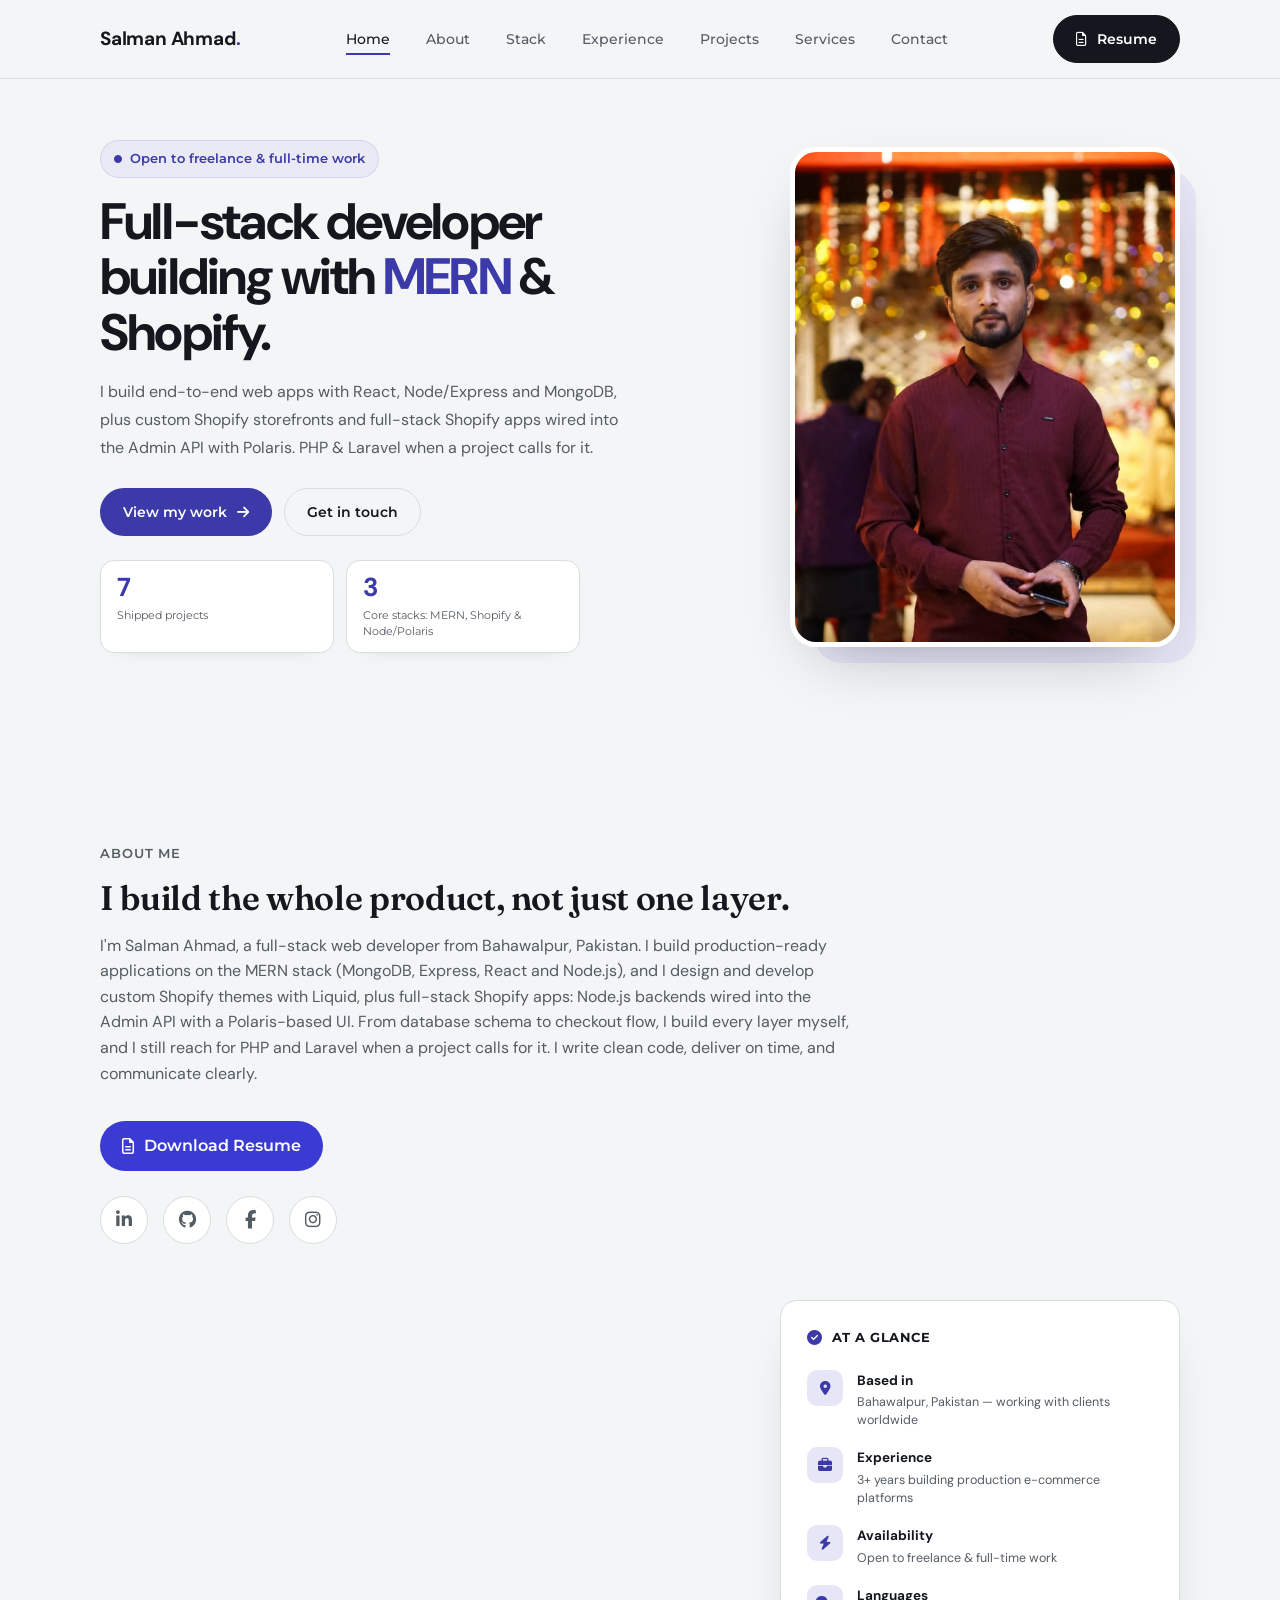
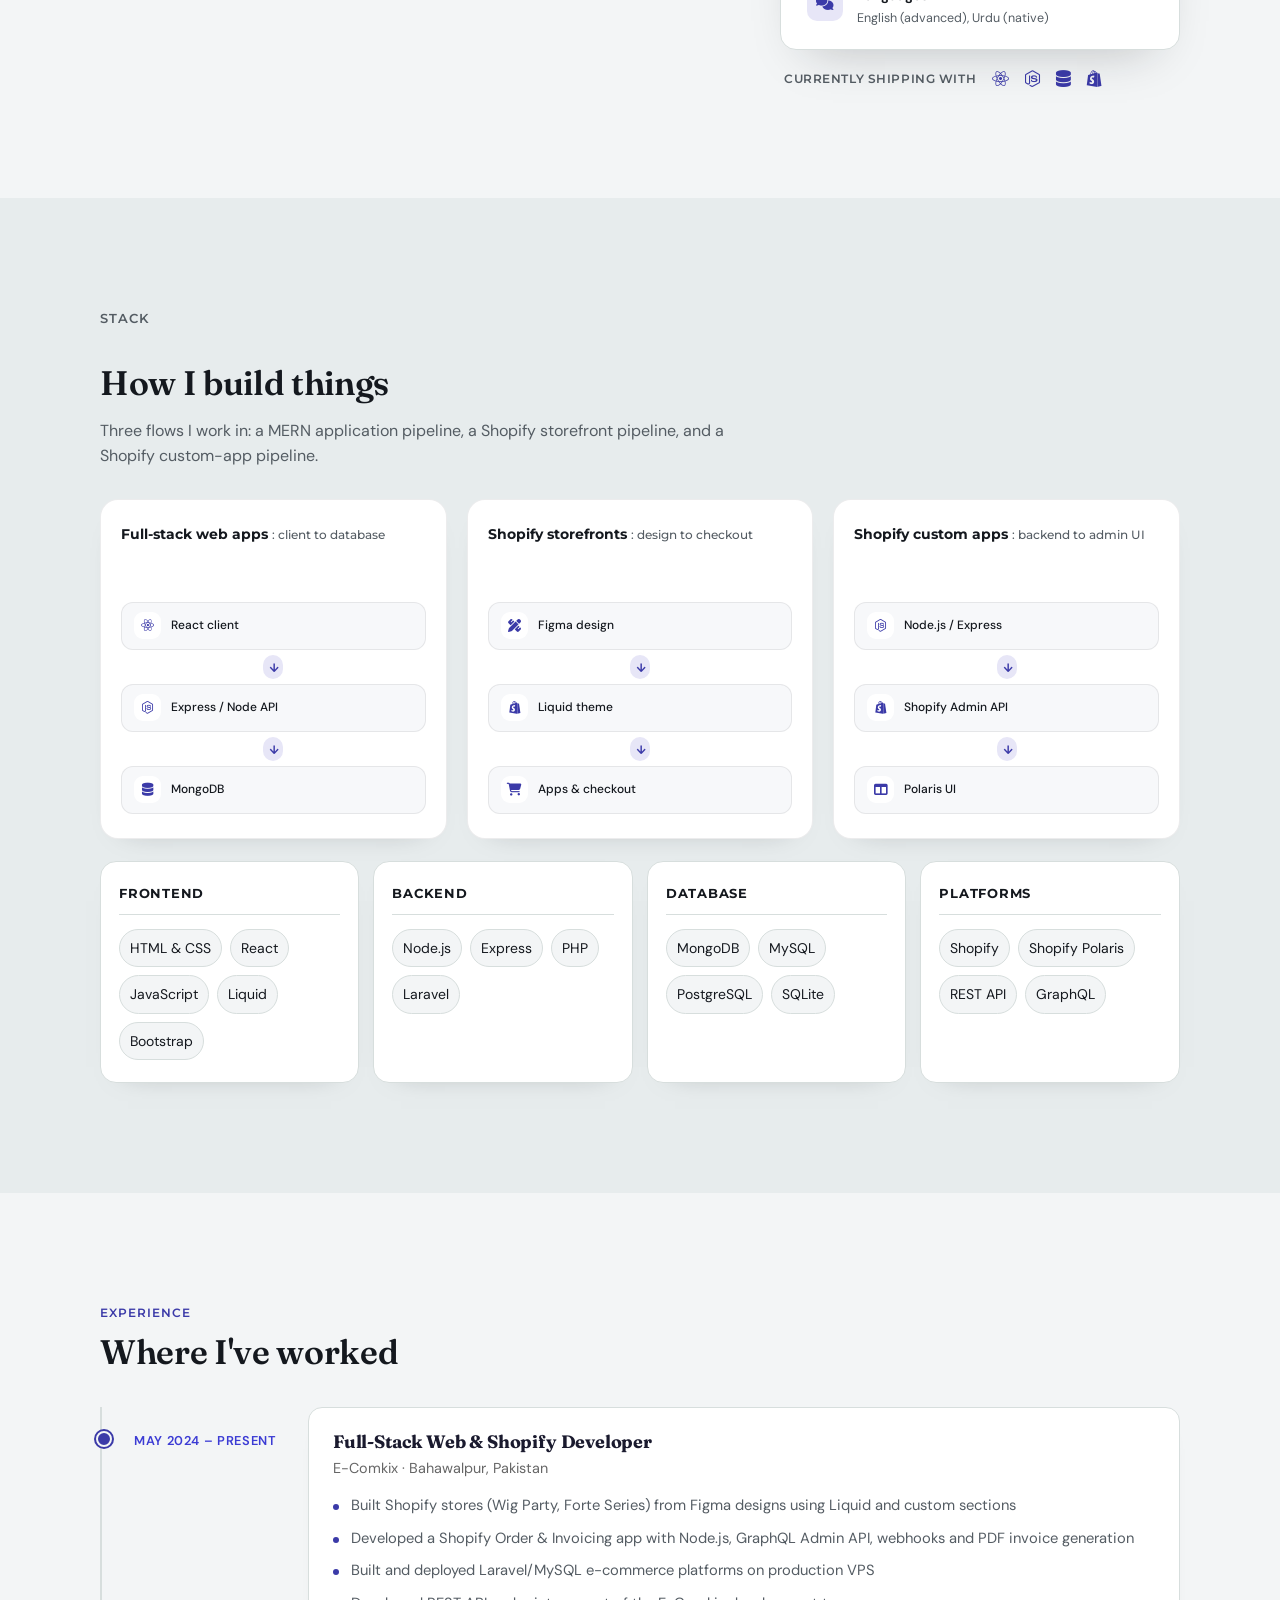
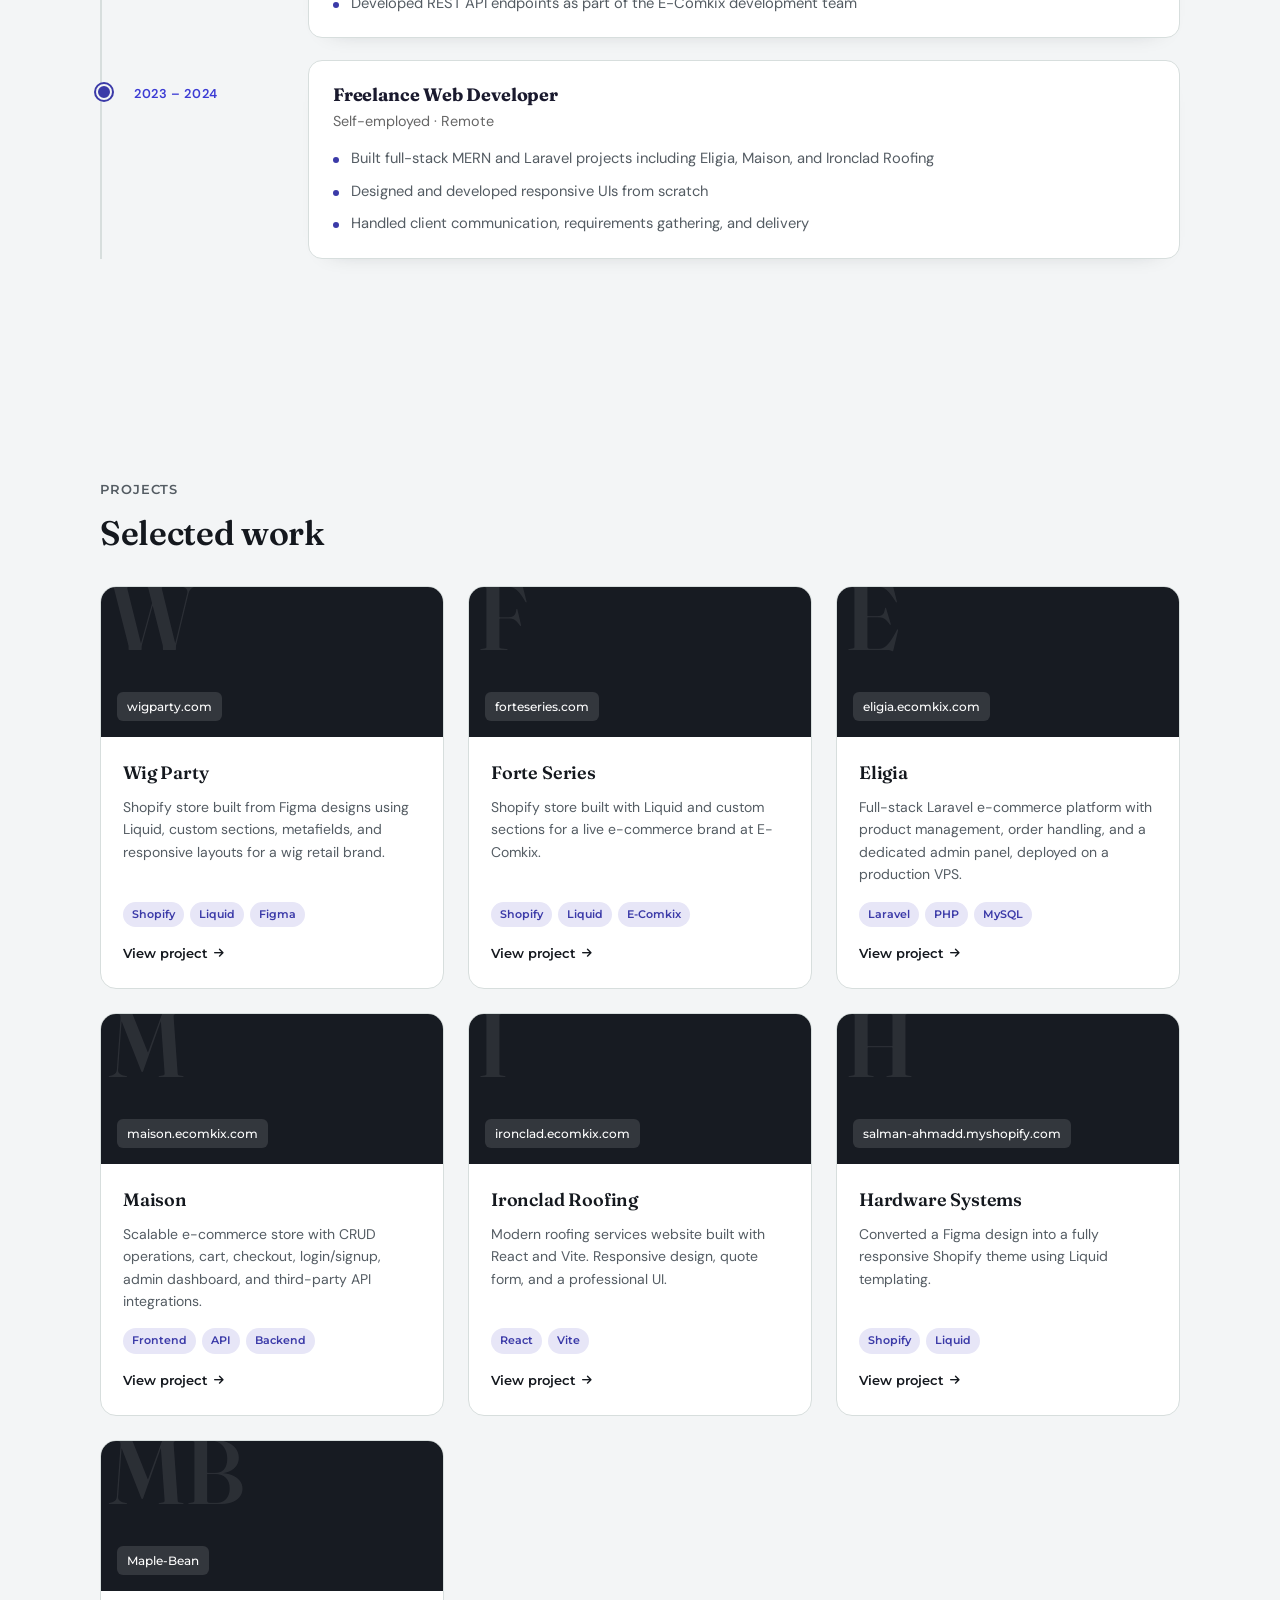
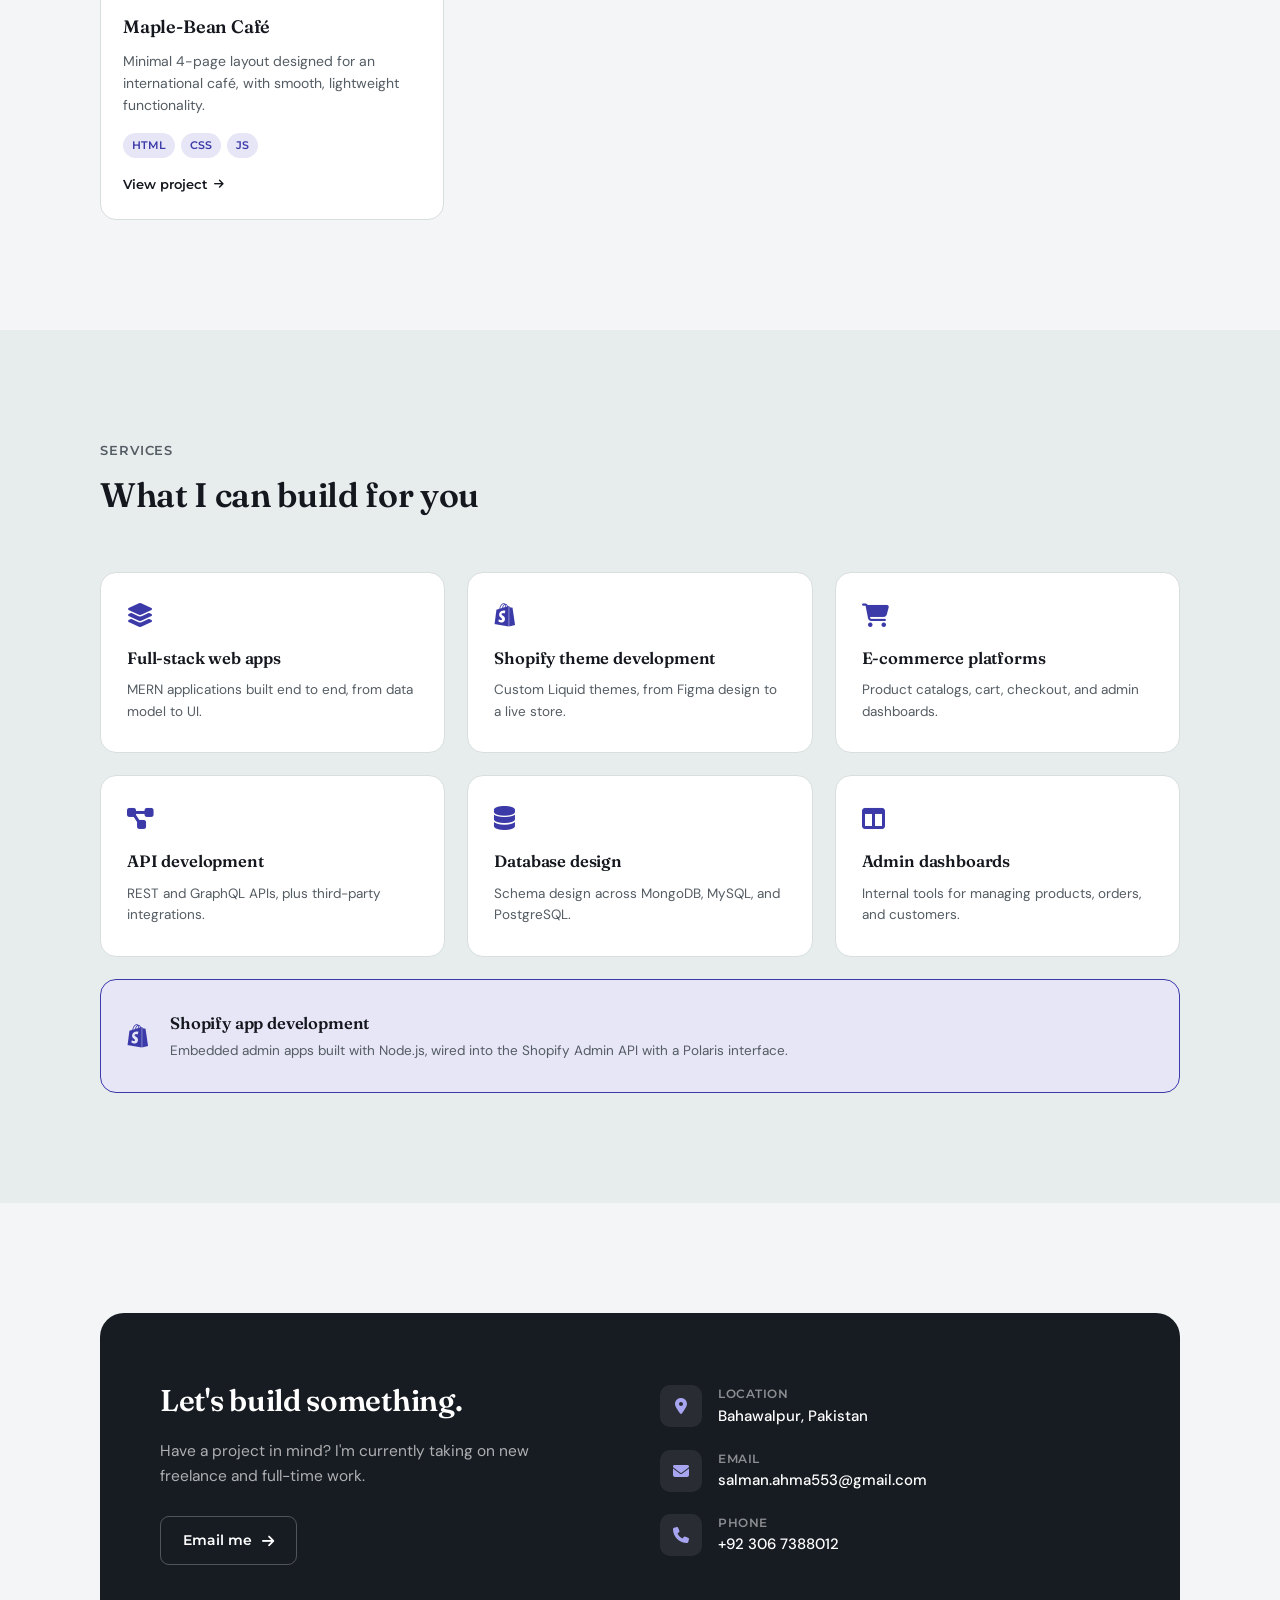
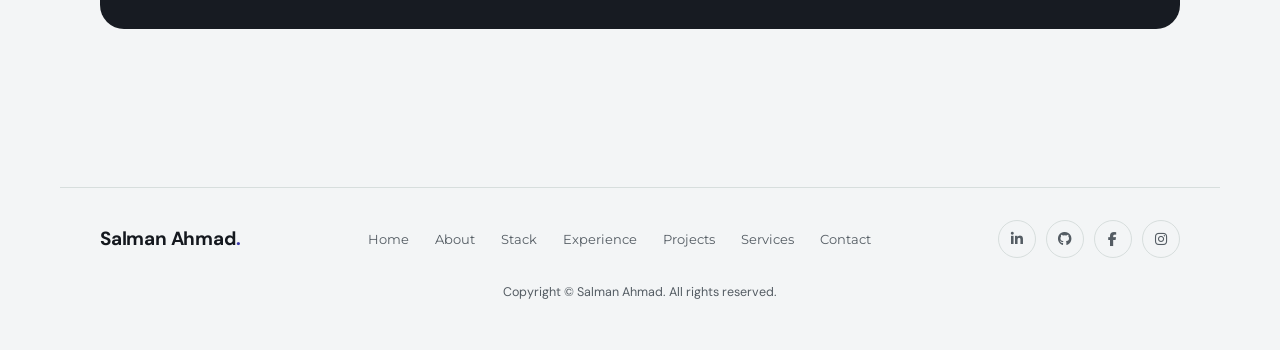
==== commit 07547bd2: "fix: add SEO tags, secure external links, standardize project cards, and refresh About visual Co-Aut" ====
--- a/index.html
+++ b/index.html
@@ -5,13 +5,23 @@
     <meta charset="UTF-8">
     <meta name="viewport" content="width=device-width, initial-scale=1.0">
     <title>Salman Ahmad | Full-Stack &amp; Shopify App Developer</title>
+    <meta name="description" content="Salman Ahmad is a full-stack developer building with the MERN stack (React, Node.js, MongoDB) and Shopify — custom Liquid themes and Shopify apps wired into the Admin API with Polaris.">
+    <meta property="og:type" content="website">
+    <meta property="og:title" content="Salman Ahmad | Full-Stack &amp; Shopify App Developer">
+    <meta property="og:description" content="Full-stack developer building with the MERN stack and Shopify — custom storefronts, Shopify apps and Laravel/PHP backends.">
+    <meta property="og:image" content="https://salmanahmad-web.github.io/Portfolio/FB_IMG_1768382460910.jpg.jpeg">
+    <meta property="og:url" content="https://salmanahmad-web.github.io/Portfolio/">
+    <meta name="twitter:card" content="summary_large_image">
+    <meta name="twitter:title" content="Salman Ahmad | Full-Stack &amp; Shopify App Developer">
+    <meta name="twitter:description" content="Full-stack developer building with the MERN stack and Shopify — custom storefronts, Shopify apps and Laravel/PHP backends.">
+    <meta name="twitter:image" content="https://salmanahmad-web.github.io/Portfolio/FB_IMG_1768382460910.jpg.jpeg">
     <link rel="icon" href="favicon.ico" sizes="any">
     <link rel="icon" type="image/svg+xml" href="favicon.svg">
     <link rel="apple-touch-icon" href="apple-touch-icon.png">
     <link rel="preconnect" href="https://fonts.googleapis.com">
     <link rel="preconnect" href="https://fonts.gstatic.com" crossorigin>
     <link
-        href="https://fonts.googleapis.com/css2?family=DM+Sans:wght@400;500;600;700&family=Fraunces:ital,wght@0,400;0,500;0,600;0,700;1,400;1,500;1,600&family=Montserrat:wght@500;600;700;800&family=JetBrains+Mono:wght@400;500;700&display=swap"
+        href="https://fonts.googleapis.com/css2?family=DM+Sans:wght@400;500;600;700&family=Fraunces:ital,wght@0,400;0,500;0,600;0,700;1,400;1,500;1,600&family=Montserrat:wght@500;600;700;800&display=swap"
         rel="stylesheet">
     <link rel="stylesheet" href="https://cdnjs.cloudflare.com/ajax/libs/font-awesome/6.5.1/css/all.min.css">
     <link rel="stylesheet" href="style.css">
@@ -90,19 +100,19 @@
                         </a>
 
                         <div class="about-socials">
-                            <a href="https://www.linkedin.com/in/salman-ahmad-989951346" target="_blank" class="linkedin" aria-label="LinkedIn">
+                            <a href="https://www.linkedin.com/in/salman-ahmad-989951346" target="_blank" rel="noopener noreferrer" class="linkedin" aria-label="LinkedIn">
                                 <i class="fa-brands fa-linkedin-in"></i>
                             </a>
 
-                            <a href="https://github.com/SalmanAhmad-arch" target="_blank" class="github" aria-label="GitHub">
+                            <a href="https://github.com/salmanahmad-web" target="_blank" rel="noopener noreferrer" class="github" aria-label="GitHub">
                                 <i class="fa-brands fa-github"></i>
                             </a>
 
-                            <a href="https://www.facebook.com/share/1CG95E5Szq/" target="_blank" class="facebook" aria-label="Facebook">
+                            <a href="https://www.facebook.com/share/1CG95E5Szq/" target="_blank" rel="noopener noreferrer" class="facebook" aria-label="Facebook">
                                 <i class="fa-brands fa-facebook-f"></i>
                             </a>
 
-                            <a href="https://www.instagram.com/salmanahmad691" target="_blank" class="instagram" aria-label="Instagram">
+                            <a href="https://www.instagram.com/salmanahmad691" target="_blank" rel="noopener noreferrer" class="instagram" aria-label="Instagram">
                                 <i class="fa-brands fa-instagram"></i>
                             </a>
                         </div>
@@ -111,24 +121,26 @@
             </div>
 
             <div class="hero-visual">
-                <div class="diff-card">
-                    <div class="diff-card-head">
-                        <span class="chrome-dots"><i></i><i></i><i></i></span>
-                        <span>shopify-webhook.js</span>
-                    </div>
-                    <div class="code-body">
-                        <div class="code-line"><span class="tok-comment">// runs when Shopify sends an order</span></div>
-                        <div class="code-line">app.post(<span class="tok-string">'/order'</span>, <span class="tok-keyword">async</span> (req, res) =&gt; {</div>
-                        <div class="code-line code-i1"><span class="tok-keyword">const</span> { id, total_price } = req.body;</div>
-                        <div class="code-line">&nbsp;</div>
-                        <div class="code-line code-i1"><span class="tok-keyword">await</span> <span class="tok-func">Order</span>.create({</div>
-                        <div class="code-line code-i2"><span class="tok-prop">shopifyId</span>: id,</div>
-                        <div class="code-line code-i2"><span class="tok-prop">total</span>: total_price,</div>
-                        <div class="code-line code-i1">});</div>
-                        <div class="code-line">&nbsp;</div>
-                        <div class="code-line code-i1">res.sendStatus(200);</div>
-                        <div class="code-line">});</div>
-                    </div>
+                <div class="about-card">
+                    <div class="about-card-head"><i class="fa-solid fa-circle-check"></i> At a glance</div>
+                    <ul class="about-facts">
+                        <li>
+                            <i class="fa-solid fa-location-dot"></i>
+                            <div><b>Based in</b><span>Bahawalpur, Pakistan — working with clients worldwide</span></div>
+                        </li>
+                        <li>
+                            <i class="fa-solid fa-briefcase"></i>
+                            <div><b>Experience</b><span>3+ years building production e-commerce platforms</span></div>
+                        </li>
+                        <li>
+                            <i class="fa-solid fa-bolt"></i>
+                            <div><b>Availability</b><span>Open to freelance &amp; full-time work</span></div>
+                        </li>
+                        <li>
+                            <i class="fa-solid fa-comments"></i>
+                            <div><b>Languages</b><span>English (advanced), Urdu (native)</span></div>
+                        </li>
+                    </ul>
                 </div>
                 <div class="stack-row">
                     <span class="stack-row-label">Currently shipping with</span>
@@ -282,37 +294,33 @@
             <div class="pgrid">
 
                 <div class="pcard">
-                  <a href="https://wigparty.com" target="_blank" rel="noopener noreferrer" class="pcard-img">
-                    <span class="pcard-letter">W</span>
-                    <span class="pcard-url">wigparty.com</span>
+                  <a href="https://wigparty.com" target="_blank" rel="noopener noreferrer" class="pthumb">
+                    <span class="pmonogram">W</span>
+                    <span class="url-tag">wigparty.com</span>
                   </a>
-                  <div class="pcard-body">
+                  <div class="pbody">
                     <h3>Wig Party</h3>
                     <p>Shopify store built from Figma designs using Liquid, custom sections, metafields, and responsive layouts for a wig retail brand.</p>
-                    <div class="pcard-tags">
-                      <span>Shopify</span><span>Liquid</span><span>Figma</span>
-                    </div>
-                    <a href="https://wigparty.com" target="_blank" class="pcard-link">View project →</a>
+                    <div class="ptags"><span class="ptag">Shopify</span><span class="ptag">Liquid</span><span class="ptag">Figma</span></div>
+                    <a href="https://wigparty.com" target="_blank" rel="noopener noreferrer" class="plink">View project <i class="fa-solid fa-arrow-right"></i></a>
                   </div>
                 </div>
 
                 <div class="pcard">
-                  <a href="https://forteseries.com" target="_blank" rel="noopener noreferrer" class="pcard-img">
-                    <span class="pcard-letter">F</span>
-                    <span class="pcard-url">forteseries.com</span>
+                  <a href="https://forteseries.com" target="_blank" rel="noopener noreferrer" class="pthumb">
+                    <span class="pmonogram">F</span>
+                    <span class="url-tag">forteseries.com</span>
                   </a>
-                  <div class="pcard-body">
+                  <div class="pbody">
                     <h3>Forte Series</h3>
                     <p>Shopify store built with Liquid and custom sections for a live e-commerce brand at E-Comkix.</p>
-                    <div class="pcard-tags">
-                      <span>Shopify</span><span>Liquid</span><span>E-Comkix</span>
-                    </div>
-                    <a href="https://forteseries.com" target="_blank" class="pcard-link">View project →</a>
+                    <div class="ptags"><span class="ptag">Shopify</span><span class="ptag">Liquid</span><span class="ptag">E-Comkix</span></div>
+                    <a href="https://forteseries.com" target="_blank" rel="noopener noreferrer" class="plink">View project <i class="fa-solid fa-arrow-right"></i></a>
                   </div>
                 </div>
 
                 <div class="pcard">
-                    <a href="https://eligia.ecomkix.com/" target="_blank" class="pthumb">
+                    <a href="https://eligia.ecomkix.com/" target="_blank" rel="noopener noreferrer" class="pthumb">
                         <span class="pmonogram">E</span>
                         <span class="url-tag">eligia.ecomkix.com</span>
                     </a>
@@ -322,13 +330,13 @@
                             dedicated admin panel, deployed on a production VPS.</p>
                         <div class="ptags"><span class="ptag">Laravel</span><span class="ptag">PHP</span><span
                                 class="ptag">MySQL</span></div>
-                        <a href="https://eligia.ecomkix.com/" target="_blank" class="plink">View project <i
+                        <a href="https://eligia.ecomkix.com/" target="_blank" rel="noopener noreferrer" class="plink">View project <i
                                 class="fa-solid fa-arrow-right"></i></a>
                     </div>
                 </div>
 
                 <div class="pcard">
-                    <a href="https://maison.ecomkix.com/" target="_blank" class="pthumb">
+                    <a href="https://maison.ecomkix.com/" target="_blank" rel="noopener noreferrer" class="pthumb">
                         <span class="pmonogram">M</span>
                         <span class="url-tag">maison.ecomkix.com</span>
                     </a>
@@ -338,13 +346,13 @@
                             dashboard, and third-party API integrations.</p>
                         <div class="ptags"><span class="ptag">Frontend</span><span class="ptag">API</span><span
                                 class="ptag">Backend</span></div>
-                        <a href="https://maison.ecomkix.com/" target="_blank" class="plink">View project <i
+                        <a href="https://maison.ecomkix.com/" target="_blank" rel="noopener noreferrer" class="plink">View project <i
                                 class="fa-solid fa-arrow-right"></i></a>
                     </div>
                 </div>
 
                 <div class="pcard">
-                    <a href="https://ironclad.ecomkix.com/" target="_blank" class="pthumb">
+                    <a href="https://ironclad.ecomkix.com/" target="_blank" rel="noopener noreferrer" class="pthumb">
                         <span class="pmonogram">I</span>
                         <span class="url-tag">ironclad.ecomkix.com</span>
                     </a>
@@ -353,13 +361,13 @@
                         <p>Modern roofing services website built with React and Vite. Responsive design, quote form, and
                             a professional UI.</p>
                         <div class="ptags"><span class="ptag">React</span><span class="ptag">Vite</span></div>
-                        <a href="https://ironclad.ecomkix.com/" target="_blank" class="plink">View project <i
+                        <a href="https://ironclad.ecomkix.com/" target="_blank" rel="noopener noreferrer" class="plink">View project <i
                                 class="fa-solid fa-arrow-right"></i></a>
                     </div>
                 </div>
 
                 <div class="pcard">
-                    <a href="https://salman-ahmadd.myshopify.com/" target="_blank" class="pthumb">
+                    <a href="https://salman-ahmadd.myshopify.com/" target="_blank" rel="noopener noreferrer" class="pthumb">
                         <span class="pmonogram">H</span>
                         <span class="url-tag">salman-ahmadd.myshopify.com</span>
                     </a>
@@ -367,13 +375,13 @@
                         <h3>Hardware Systems</h3>
                         <p>Converted a Figma design into a fully responsive Shopify theme using Liquid templating.</p>
                         <div class="ptags"><span class="ptag">Shopify</span><span class="ptag">Liquid</span></div>
-                        <a href="https://salman-ahmadd.myshopify.com/" target="_blank" class="plink">View project <i
+                        <a href="https://salman-ahmadd.myshopify.com/" target="_blank" rel="noopener noreferrer" class="plink">View project <i
                                 class="fa-solid fa-arrow-right"></i></a>
                     </div>
                 </div>
 
                 <div class="pcard">
-                    <a href="https://salmanahmad-web.github.io/Maple-Bean/" target="_blank" class="pthumb">
+                    <a href="https://salmanahmad-web.github.io/Maple-Bean/" target="_blank" rel="noopener noreferrer" class="pthumb">
                         <span class="pmonogram">MB</span>
                         <span class="url-tag">Maple-Bean</span>
                     </a>
@@ -383,7 +391,7 @@
                             functionality.</p>
                         <div class="ptags"><span class="ptag">HTML</span><span class="ptag">CSS</span><span
                                 class="ptag">JS</span></div>
-                        <a href="https://salmanahmad-web.github.io/Maple-Bean/" class="plink" target="_blank">View
+                        <a href="https://salmanahmad-web.github.io/Maple-Bean/" class="plink" target="_blank" rel="noopener noreferrer">View
                             project <i class="fa-solid fa-arrow-right"></i></a>
                     </div>
                 </div>
@@ -442,8 +450,8 @@
                     <h2>Let's build something.</h2>
                     <p class="lead">Have a project in mind? I'm currently taking on new freelance and full-time work.
                     </p>
-                    <a href="https://mail.google.com/mail/?view=cm&to=salman.ahma553@gmail.com&su=Project Inquiry&body=Hi Salman, I would like to discuss a project with you."
-                        target="_blank" class="btn btn--ghost-dark">Email me <i class="fa-solid fa-arrow-right"></i></a>
+                    <a href="mailto:salman.ahma553@gmail.com?subject=Project%20Inquiry&body=Hi%20Salman%2C%20I%20would%20like%20to%20discuss%20a%20project%20with%20you."
+                        class="btn btn--ghost-dark">Email me <i class="fa-solid fa-arrow-right"></i></a>
                 </div>
                 <div class="cinfo">
                     <div class="cinfo-row"><i class="fa-solid fa-location-dot"></i>
@@ -455,13 +463,13 @@
                     <div class="cinfo-row"><i class="fa-solid fa-envelope"></i>
                         <div>
                             <p>Email</p>
-                            <p>salman.ahma553@gmail.com</p>
+                            <p><a href="mailto:salman.ahma553@gmail.com">salman.ahma553@gmail.com</a></p>
                         </div>
                     </div>
                     <div class="cinfo-row"><i class="fa-solid fa-phone"></i>
                         <div>
                             <p>Phone</p>
-                            <p>+92 306 7388012</p>
+                            <p><a href="tel:+923067388012">+92 306 7388012</a></p>
                         </div>
                     </div>
                 </div>
@@ -482,13 +490,13 @@
                 <li><a href="#contact">Contact</a></li>
             </ul>
             <div class="socials">
-                <a href="https://www.linkedin.com/in/salman-ahmad-989951346" target="_blank" aria-label="LinkedIn"><i
+                <a href="https://www.linkedin.com/in/salman-ahmad-989951346" target="_blank" rel="noopener noreferrer" aria-label="LinkedIn"><i
                         class="fa-brands fa-linkedin-in"></i></a>
-                <a href="https://github.com/SalmanAhmad-arch" target="_blank" aria-label="GitHub"><i
+                <a href="https://github.com/salmanahmad-web" target="_blank" rel="noopener noreferrer" aria-label="GitHub"><i
                         class="fa-brands fa-github"></i></a>
-                <a href="https://www.facebook.com/share/1CG95E5Szq/" target="_blank" aria-label="Facebook"><i
+                <a href="https://www.facebook.com/share/1CG95E5Szq/" target="_blank" rel="noopener noreferrer" aria-label="Facebook"><i
                         class="fa-brands fa-facebook-f"></i></a>
-                <a href="https://www.instagram.com/salmanahmad691" target="_blank" aria-label="Instagram"><i
+                <a href="https://www.instagram.com/salmanahmad691" target="_blank" rel="noopener noreferrer" aria-label="Instagram"><i
                         class="fa-brands fa-instagram"></i></a>
             </div>
         </div>
--- a/style.css
+++ b/style.css
@@ -8,10 +8,6 @@
     --accent: #3B3AA8;
     --accent-bright: #5251C7;
     --accent-soft: #E7E6F7;
-    --code-keyword: #3B3AA8;
-    --code-string: #1E7A44;
-    --code-prop: #B2751F;
-    --code-comment: #8A93A6;
     --radius: 14px;
 }
 
@@ -437,104 +433,78 @@
     margin-top: 4px;
 }
 
-/* hero visual — a small real code snippet standing in for a screenshot:
-   shows Node/Express, MongoDB and a Shopify webhook working together in
-   one glance, which says more than a generic mock browser window. */
 .hero-visual {
     position: relative;
     max-width: 400px;
     margin-left: auto;
 }
 
-.diff-card {
+.about-card {
     position: relative;
     z-index: 1;
     border-radius: 16px;
-    overflow: hidden;
     border: 1px solid var(--line);
     background: #fff;
     box-shadow: 0 24px 50px -28px rgba(20, 24, 30, .28);
-}
-
-.diff-card-head {
+    padding: 26px 26px 22px;
+}
+
+.about-card-head {
     display: flex;
     align-items: center;
     gap: 9px;
-    padding: 13px 18px;
-    border-bottom: 1px solid var(--line);
-    background: var(--surface);
+    margin-bottom: 22px;
     font-family: 'Montserrat', sans-serif;
-    font-size: 12px;
-    font-weight: 600;
+    font-size: 13px;
+    font-weight: 700;
+    letter-spacing: .04em;
+    text-transform: uppercase;
+    color: var(--ink);
+}
+
+.about-card-head i {
+    color: var(--accent);
+    font-size: 15px;
+}
+
+.about-facts {
+    display: flex;
+    flex-direction: column;
+    gap: 18px;
+}
+
+.about-facts li {
+    display: flex;
+    align-items: flex-start;
+    gap: 14px;
+}
+
+.about-facts li i {
+    flex-shrink: 0;
+    width: 36px;
+    height: 36px;
+    display: flex;
+    align-items: center;
+    justify-content: center;
+    border-radius: 10px;
+    background: var(--accent-soft);
+    color: var(--accent);
+    font-size: 14px;
+}
+
+.about-facts b {
+    display: block;
+    margin-bottom: 2px;
+    font-size: 13.5px;
+    font-weight: 700;
+    color: var(--ink);
+}
+
+.about-facts span {
+    display: block;
+    font-size: 12.5px;
+    line-height: 1.45;
     color: var(--ink-soft);
-    letter-spacing: .02em;
-}
-
-.chrome-dots {
-    display: inline-flex;
-    gap: 5px;
-}
-
-.chrome-dots i {
-    width: 8px;
-    height: 8px;
-    border-radius: 50%;
-    background: var(--line);
-}
-
-.chrome-dots i:nth-child(1) {
-    background: #E8A5A5;
-}
-
-.chrome-dots i:nth-child(2) {
-    background: #E8D5A5;
-}
-
-.chrome-dots i:nth-child(3) {
-    background: #A8D9B5;
-}
-
-.code-body {
-    padding: 18px 0;
-}
-
-.code-line {
-    font-family: 'JetBrains Mono', monospace;
-    font-size: 12.5px;
-    line-height: 1.85;
-    padding: 0 20px;
-    color: var(--ink);
-    white-space: pre;
-}
-
-.code-i1 {
-    padding-left: 38px;
-}
-
-.code-i2 {
-    padding-left: 56px;
-}
-
-.tok-comment {
-    color: var(--code-comment);
-}
-
-.tok-keyword {
-    color: var(--code-keyword);
-    font-weight: 500;
-}
-
-.tok-string {
-    color: var(--code-string);
-}
-
-.tok-func {
-    color: var(--ink);
-    font-weight: 700;
-}
-
-.tok-prop {
-    color: var(--code-prop);
 }
 
 .stack-row {
@@ -1157,10 +1127,6 @@
         max-width: 360px;
         margin: 0 auto;
     }
-
-    .code-line {
-        font-size: 12px;
-    }
 }
 
 @media (max-width:768px) {
@@ -1240,24 +1206,13 @@
         max-width: 305px;
     }
 
-    .diff-card-head {
-        padding: 11px 14px;
-        font-size: 11px;
-    }
-
-    .code-line {
-        font-size: 11px;
-        padding-left: 12px;
-        padding-right: 12px;
-        line-height: 1.7;
-    }
-
-    .code-i1 {
-        padding-left: 26px;
-    }
-
-    .code-i2 {
-        padding-left: 40px;
+    .about-card {
+        padding: 20px 20px 18px;
+    }
+
+    .about-card-head {
+        margin-bottom: 18px;
+        font-size: 12px;
     }
 
     .scard--feature {
@@ -1380,44 +1335,6 @@
     flex: 0 0 80vw;
     min-width: 280px;
     scroll-snap-align: start;
-  }
-}
-
-/* ABOUT SECTION - Two Column Layout */
-#about .wrap {
-  display: flex;
-  flex-direction: row;
-  align-items: center;
-  gap: 3rem;
-}
-
-.about-text {
-  flex: 1;
-}
-
-.about-img {
-  flex-shrink: 0;
-  width: 280px;
-  height: 340px;
-}
-
-.about-img img {
-  width: 100%;
-  height: 100%;
-  object-fit: cover;
-  object-position: top;
-  border-radius: 12px;
-}
-
-/* MOBILE: image comes first, above text */
-@media (max-width: 768px) {
-  #about .wrap {
-    flex-direction: column-reverse;
-  }
-
-  .about-img {
-    width: 100%;
-    height: 260px;
   }
 }
 
@@ -2029,8 +1946,7 @@
   flex-direction: column;
 }
 
-#projects .pthumb,
-#projects .pcard-img {
+#projects .pthumb {
   position: relative;
   display: flex;
   flex: 0 0 150px;
@@ -2041,20 +1957,7 @@
   background: var(--dark);
 }
 
-#projects .pcard-letter {
-  position: absolute;
-  top: -16px;
-  left: 8px;
-  color: rgba(255, 255, 255, .09);
-  font-family: 'Fraunces', serif;
-  font-size: 92px;
-  font-weight: 600;
-  line-height: 1;
-  pointer-events: none;
-}
-
-#projects .url-tag,
-#projects .pcard-url {
+#projects .url-tag {
   position: relative;
   padding: 5px 10px;
   border-radius: 6px;
@@ -2065,8 +1968,7 @@
   font-weight: 500;
 }
 
-#projects .pbody,
-#projects .pcard-body {
+#projects .pbody {
   display: flex;
   flex: 1;
   flex-direction: column;
@@ -2074,14 +1976,12 @@
   padding: 22px 22px 24px;
 }
 
-#projects .pbody h3,
-#projects .pcard-body h3 {
+#projects .pbody h3 {
   margin-bottom: 8px;
   font-size: 18px;
 }
 
-#projects .pbody p,
-#projects .pcard-body p {
+#projects .pbody p {
   flex: 1;
   min-height: 0;
   margin-bottom: 16px;
@@ -2090,16 +1990,14 @@
   line-height: 1.6;
 }
 
-#projects .ptags,
-#projects .pcard-tags {
+#projects .ptags {
   display: flex;
   flex-wrap: wrap;
   gap: 6px;
   margin-bottom: 16px;
 }
 
-#projects .ptag,
-#projects .pcard-tags span {
+#projects .ptag {
   padding: 4px 9px;
   border-radius: 20px;
   background: var(--accent-soft);
@@ -2109,8 +2007,7 @@
   font-weight: 600;
 }
 
-#projects .plink,
-#projects .pcard-link {
+#projects .plink {
   display: inline-flex;
   align-items: center;
   gap: 6px;
@@ -2127,7 +2024,6 @@
   transition: transform .2s;
 }
 
-#projects .pcard-link:hover,
 #projects .plink:hover {
   color: var(--accent);
 }
@@ -2196,7 +2092,6 @@
 }
 
 @media (max-width: 480px) {
-  #projects .pcard-body,
   #projects .pbody {
     padding: 18px;
   }
